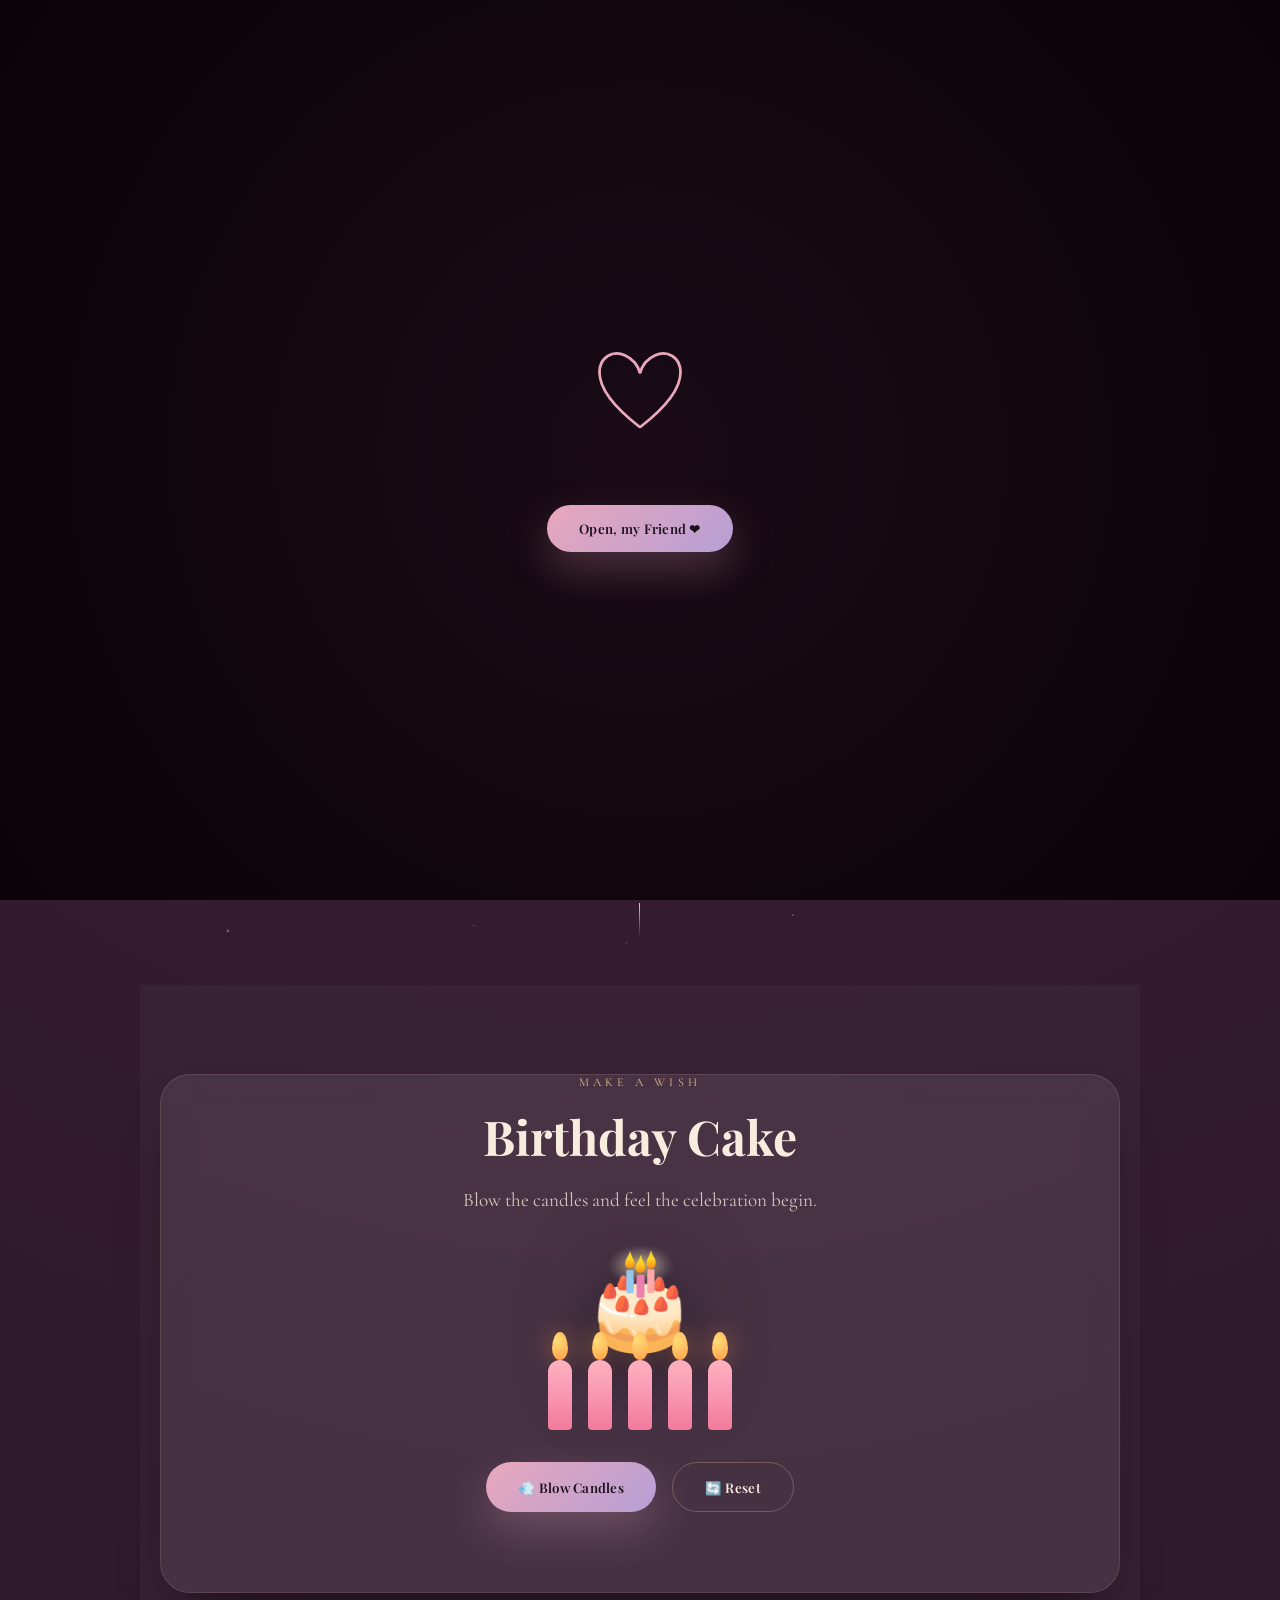
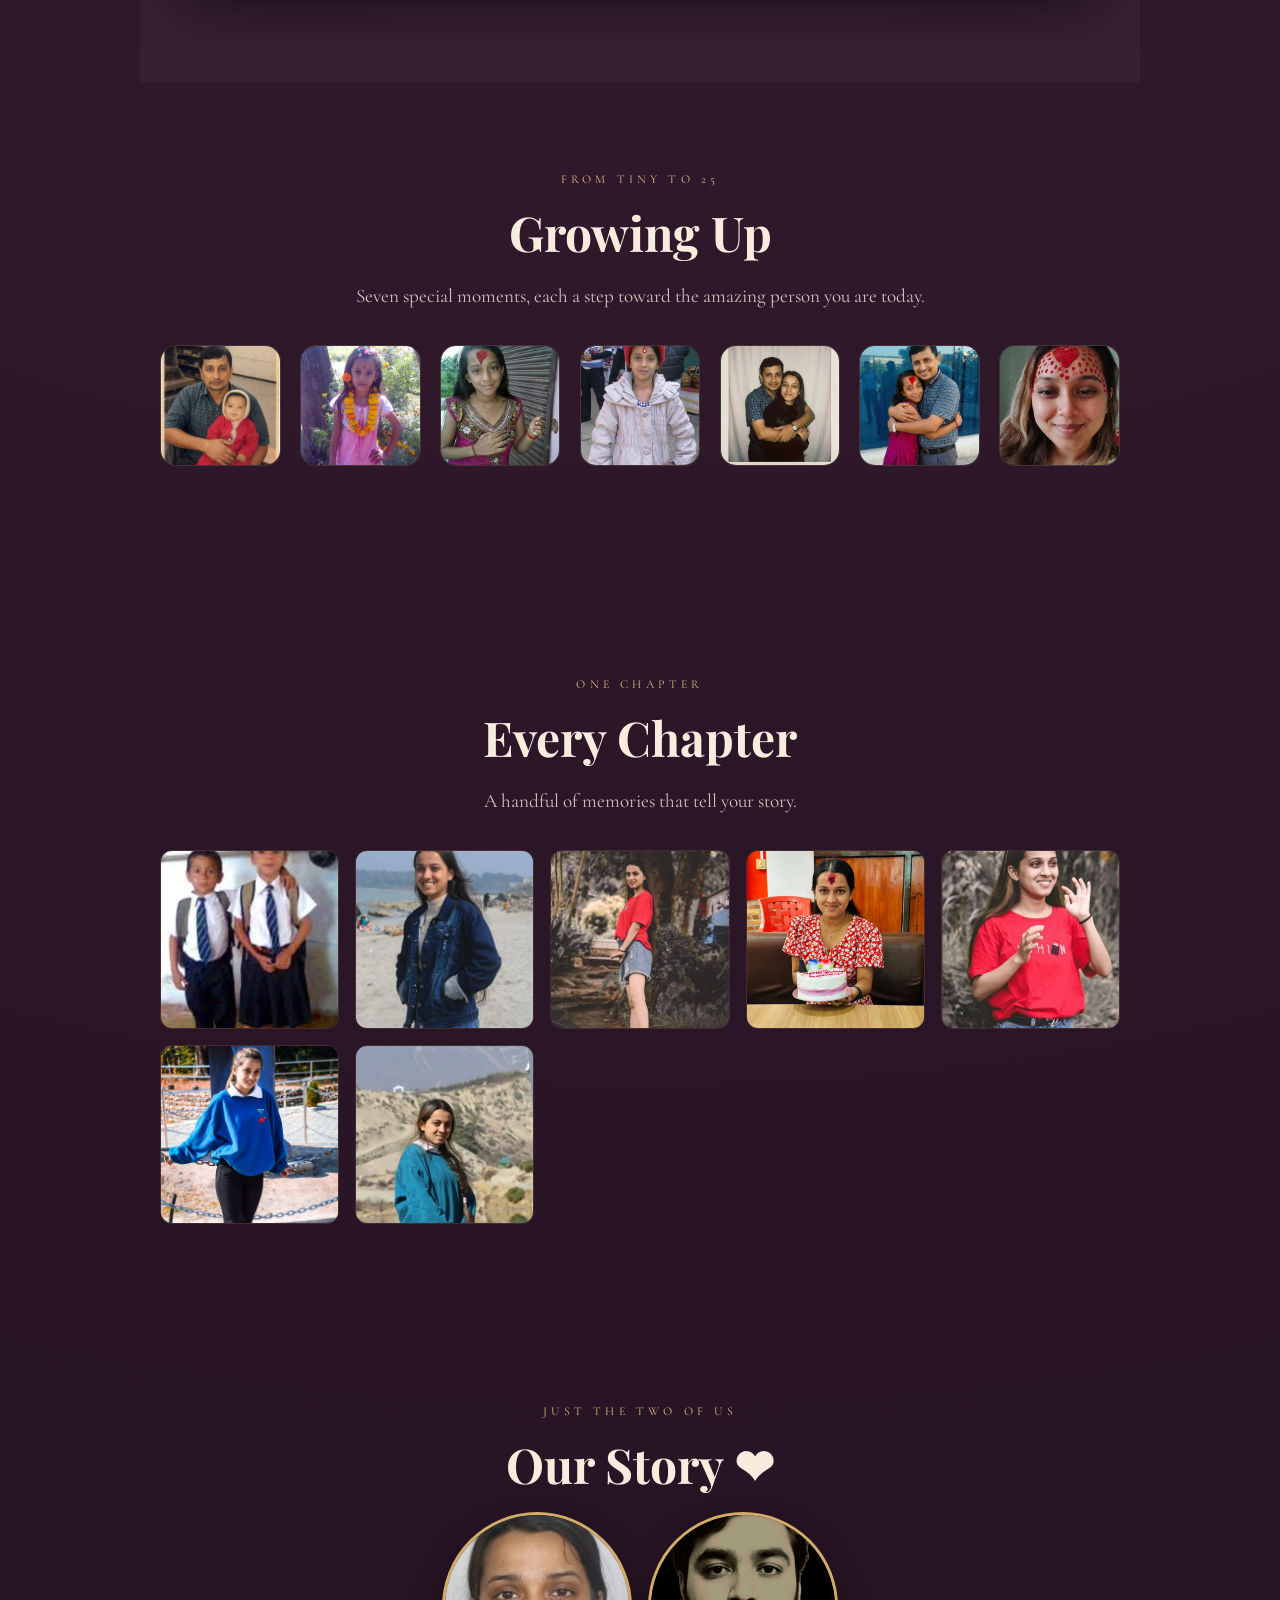
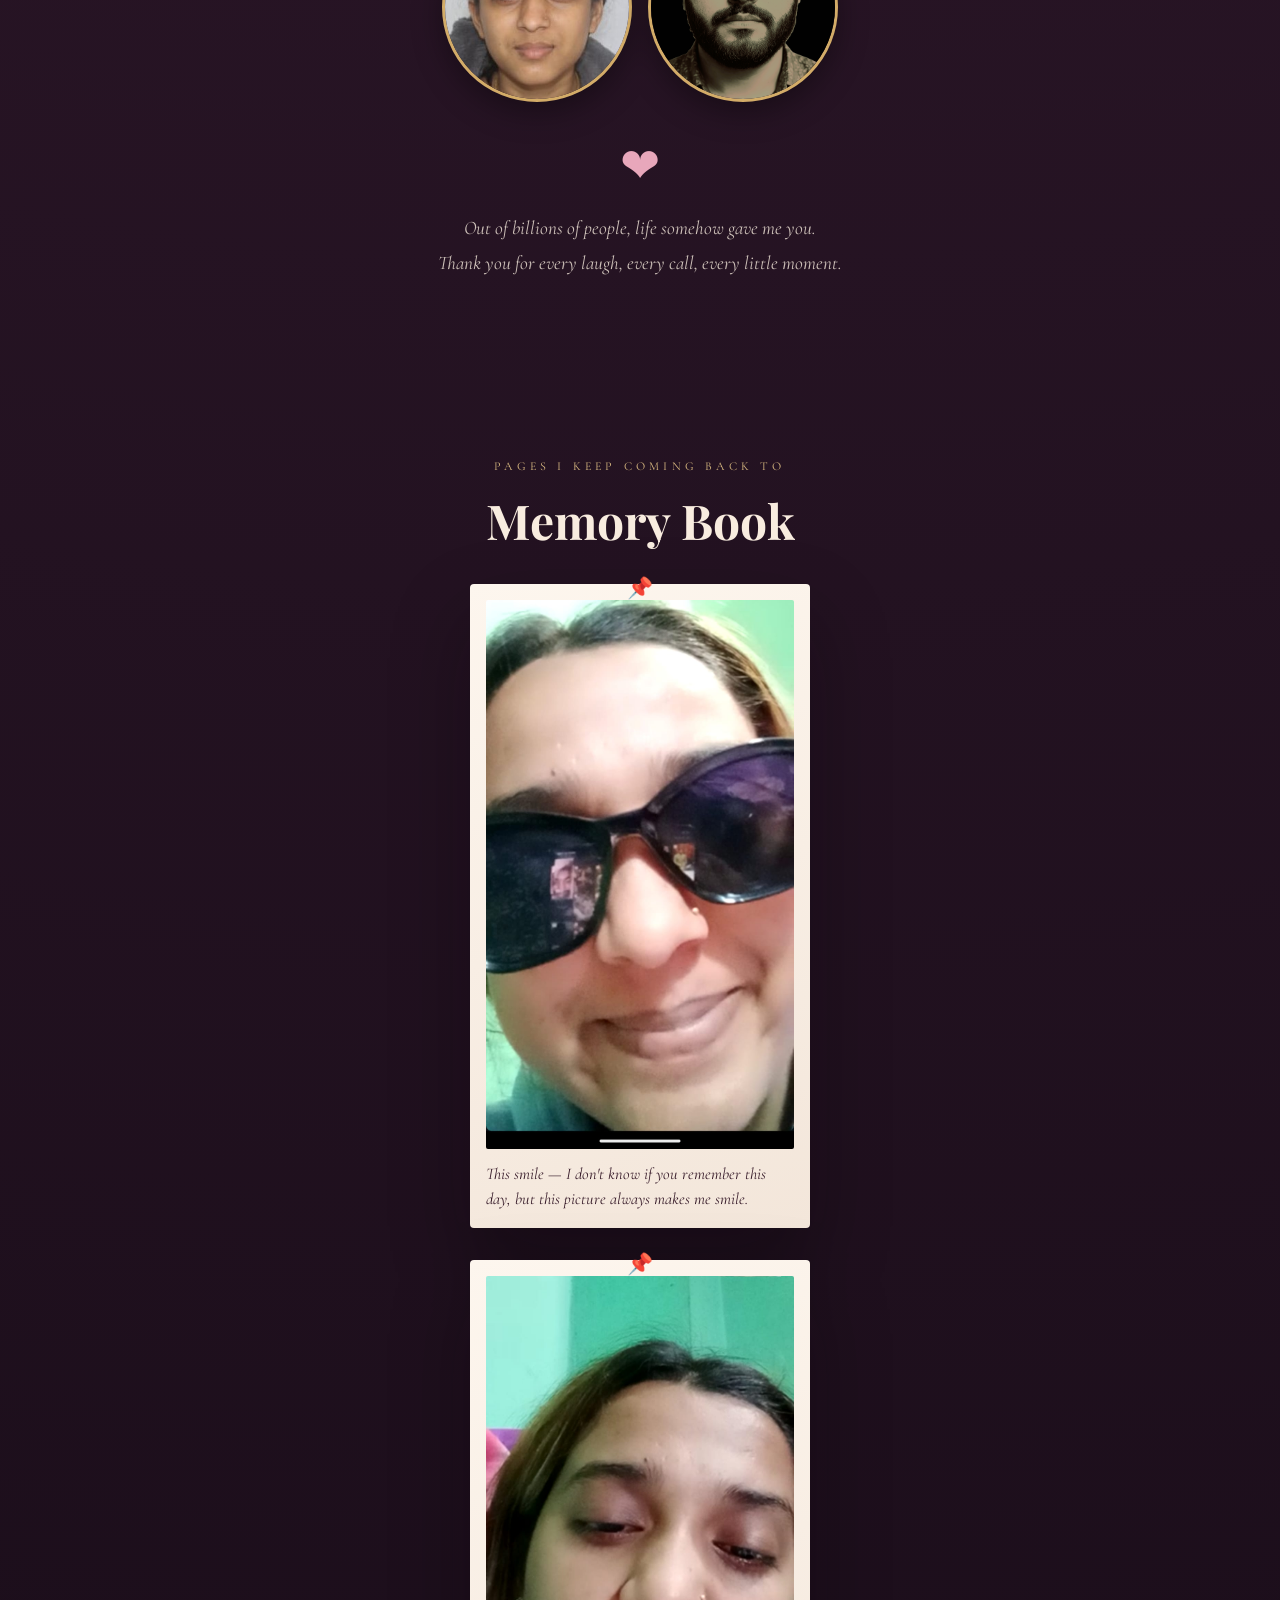
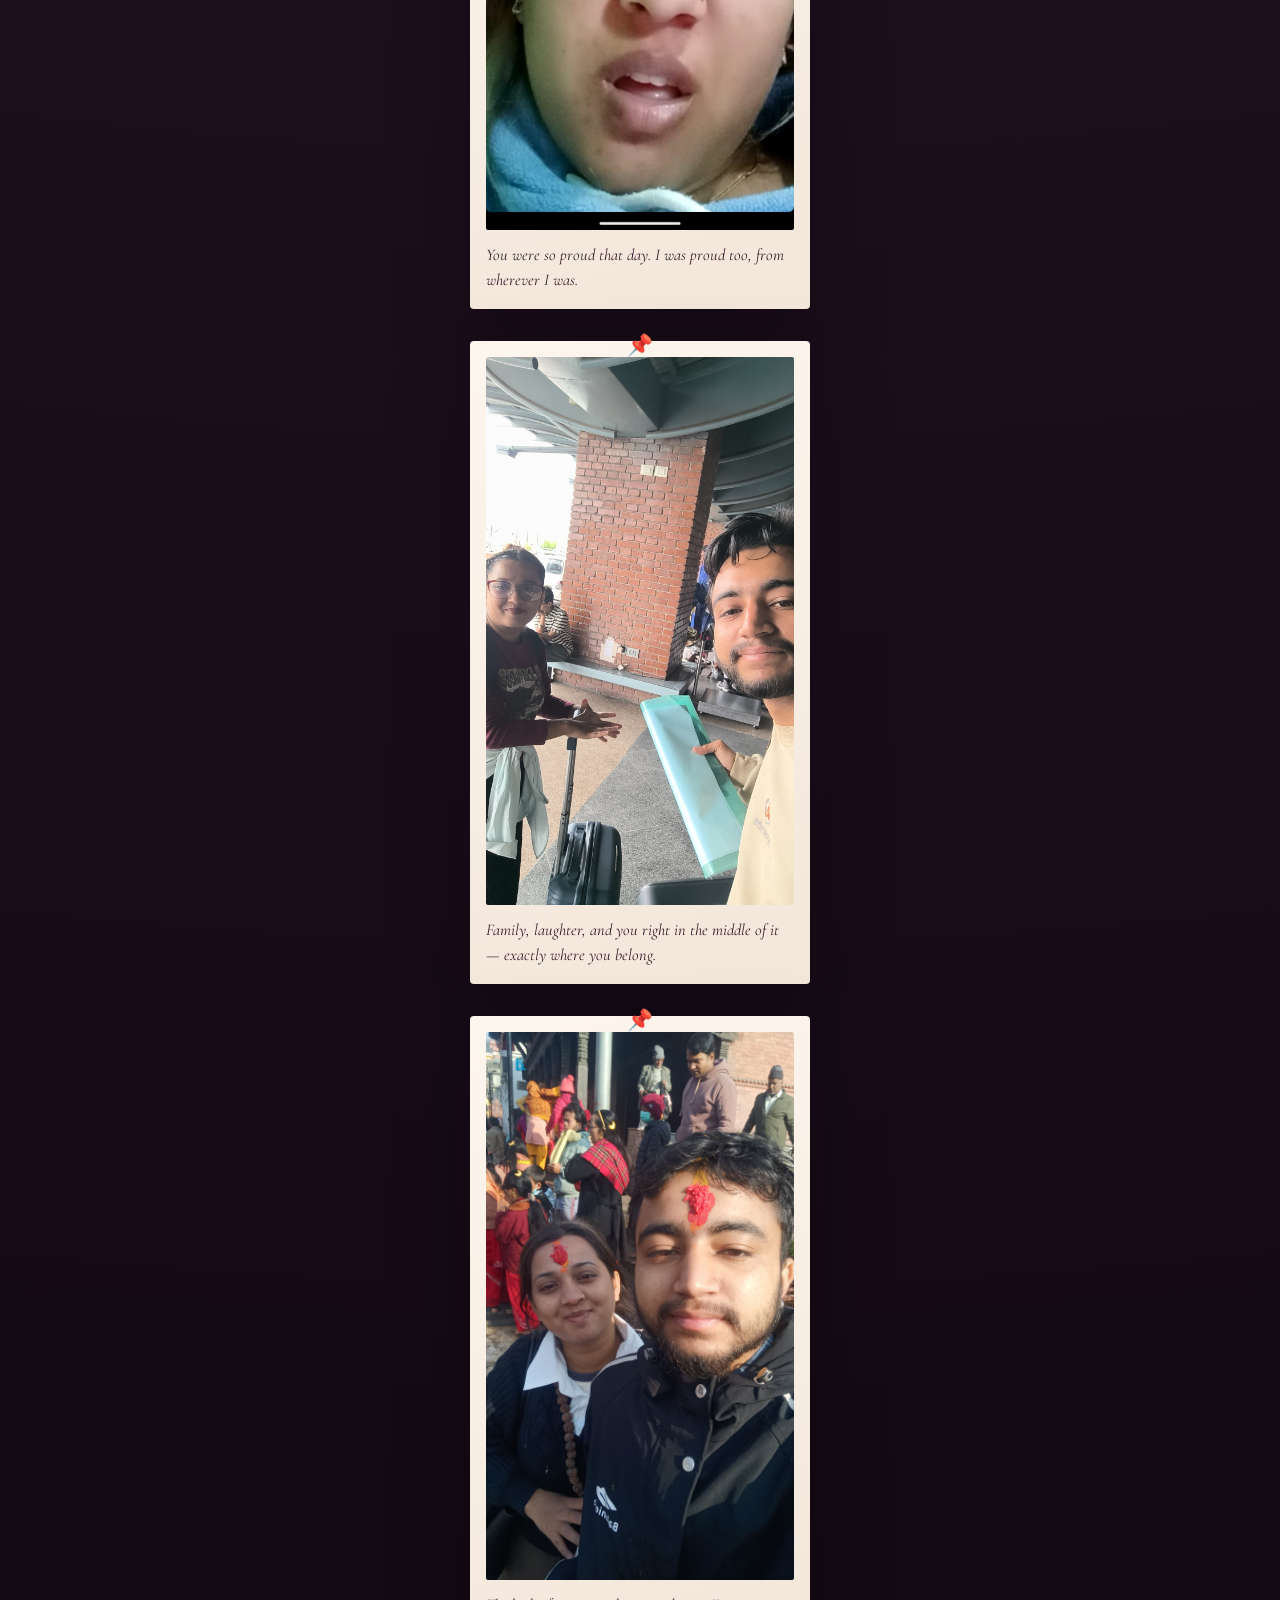
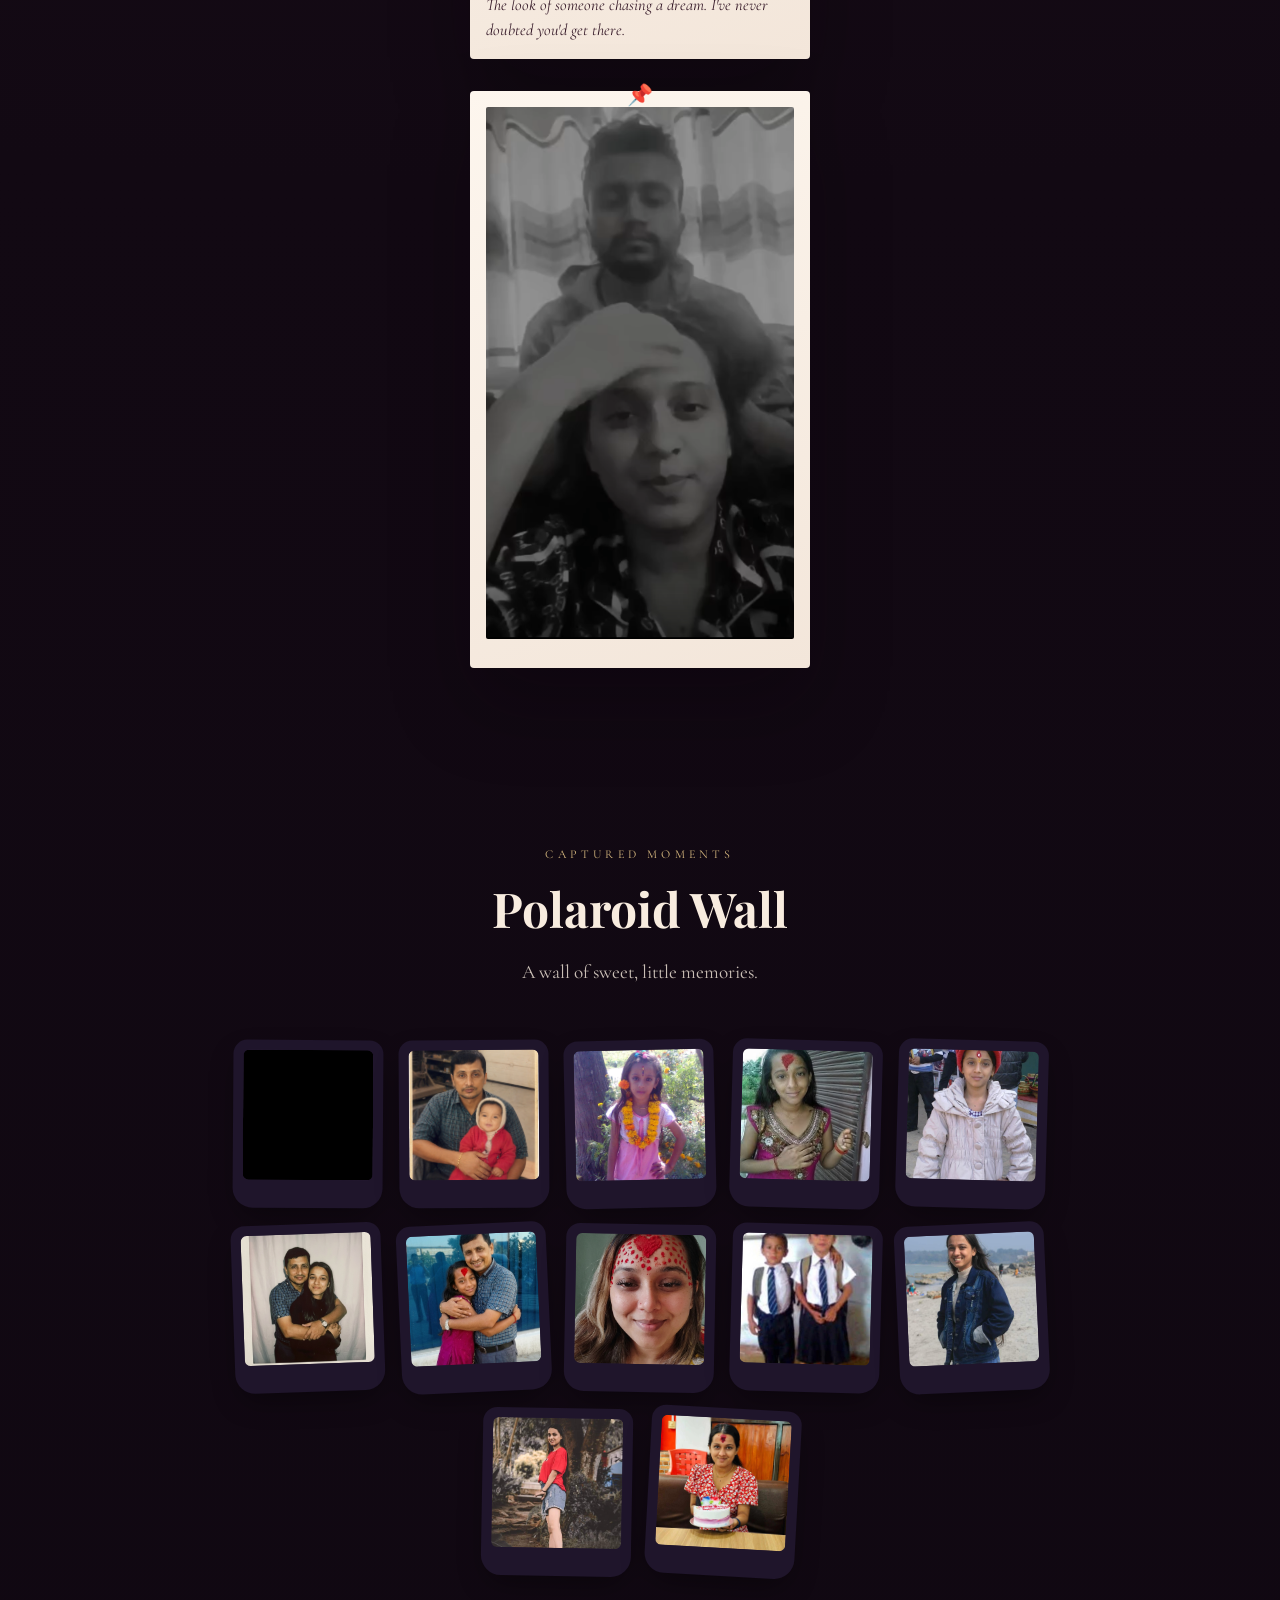
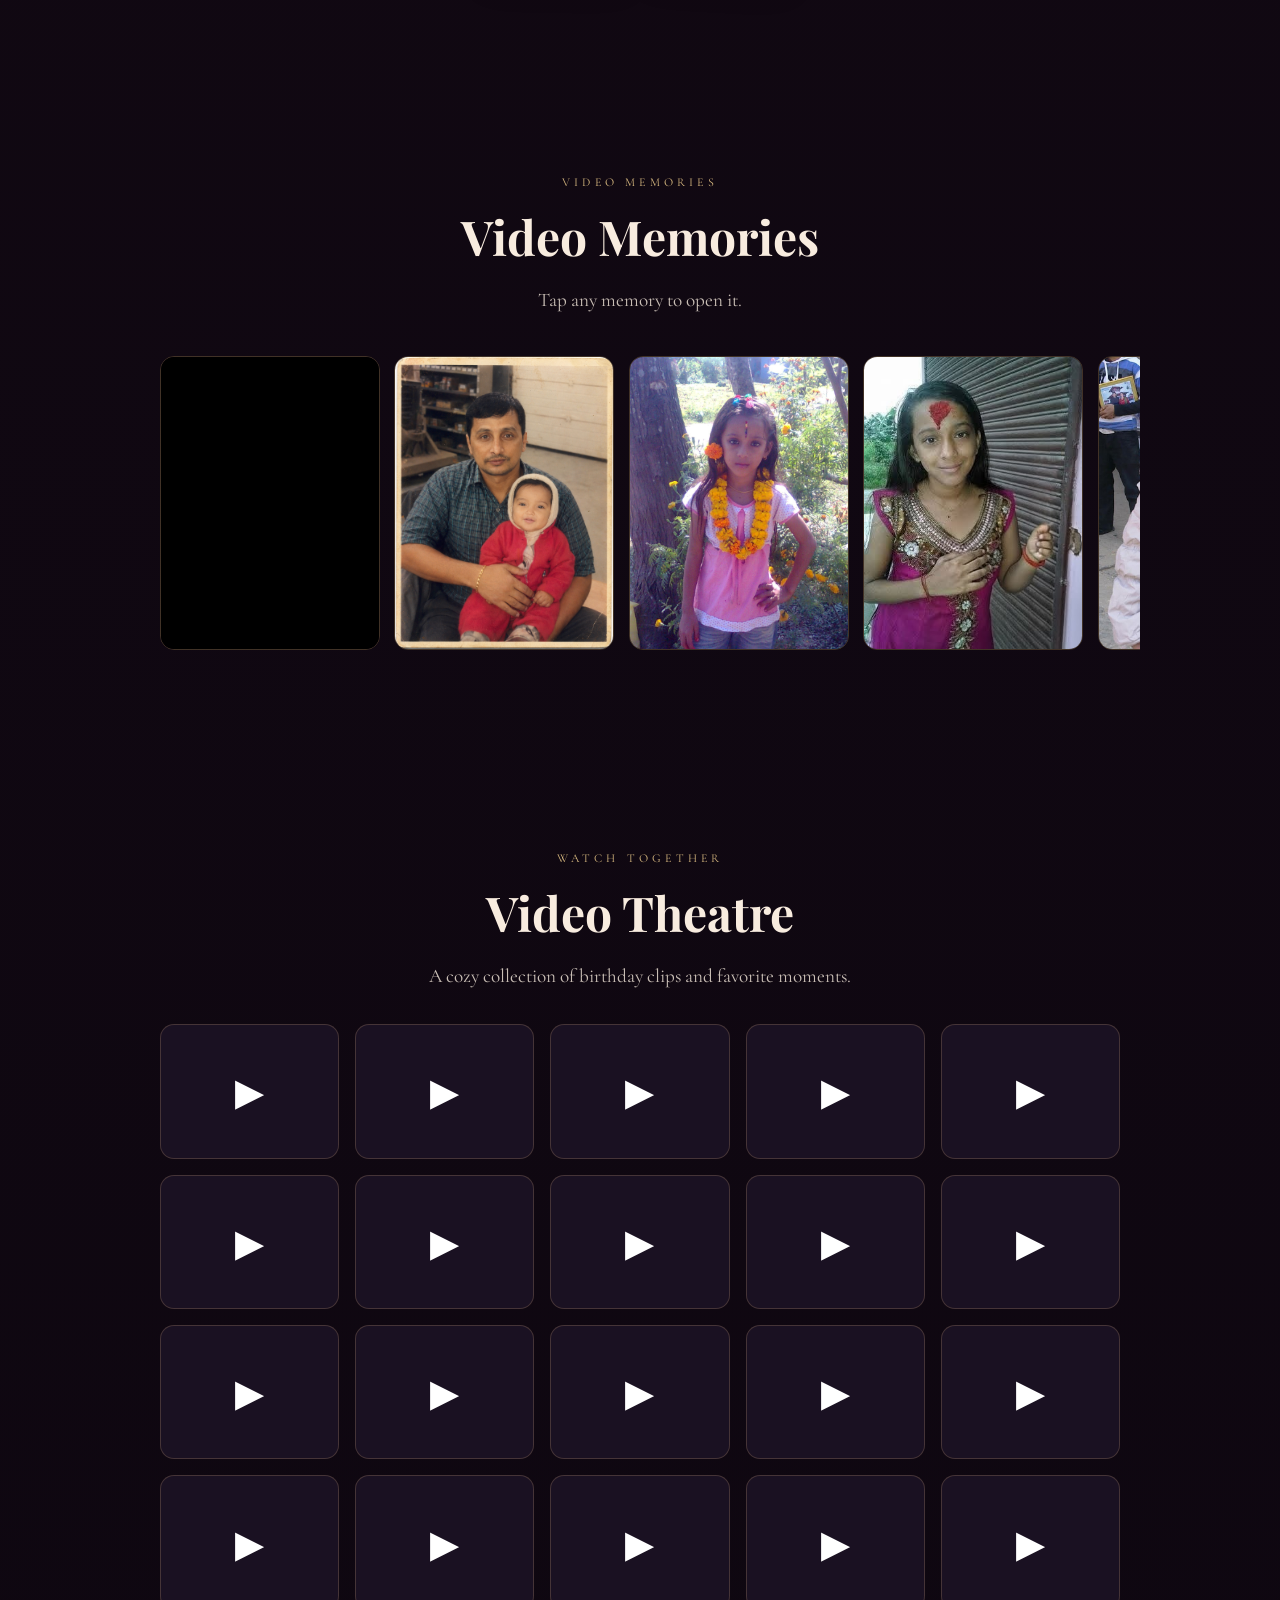
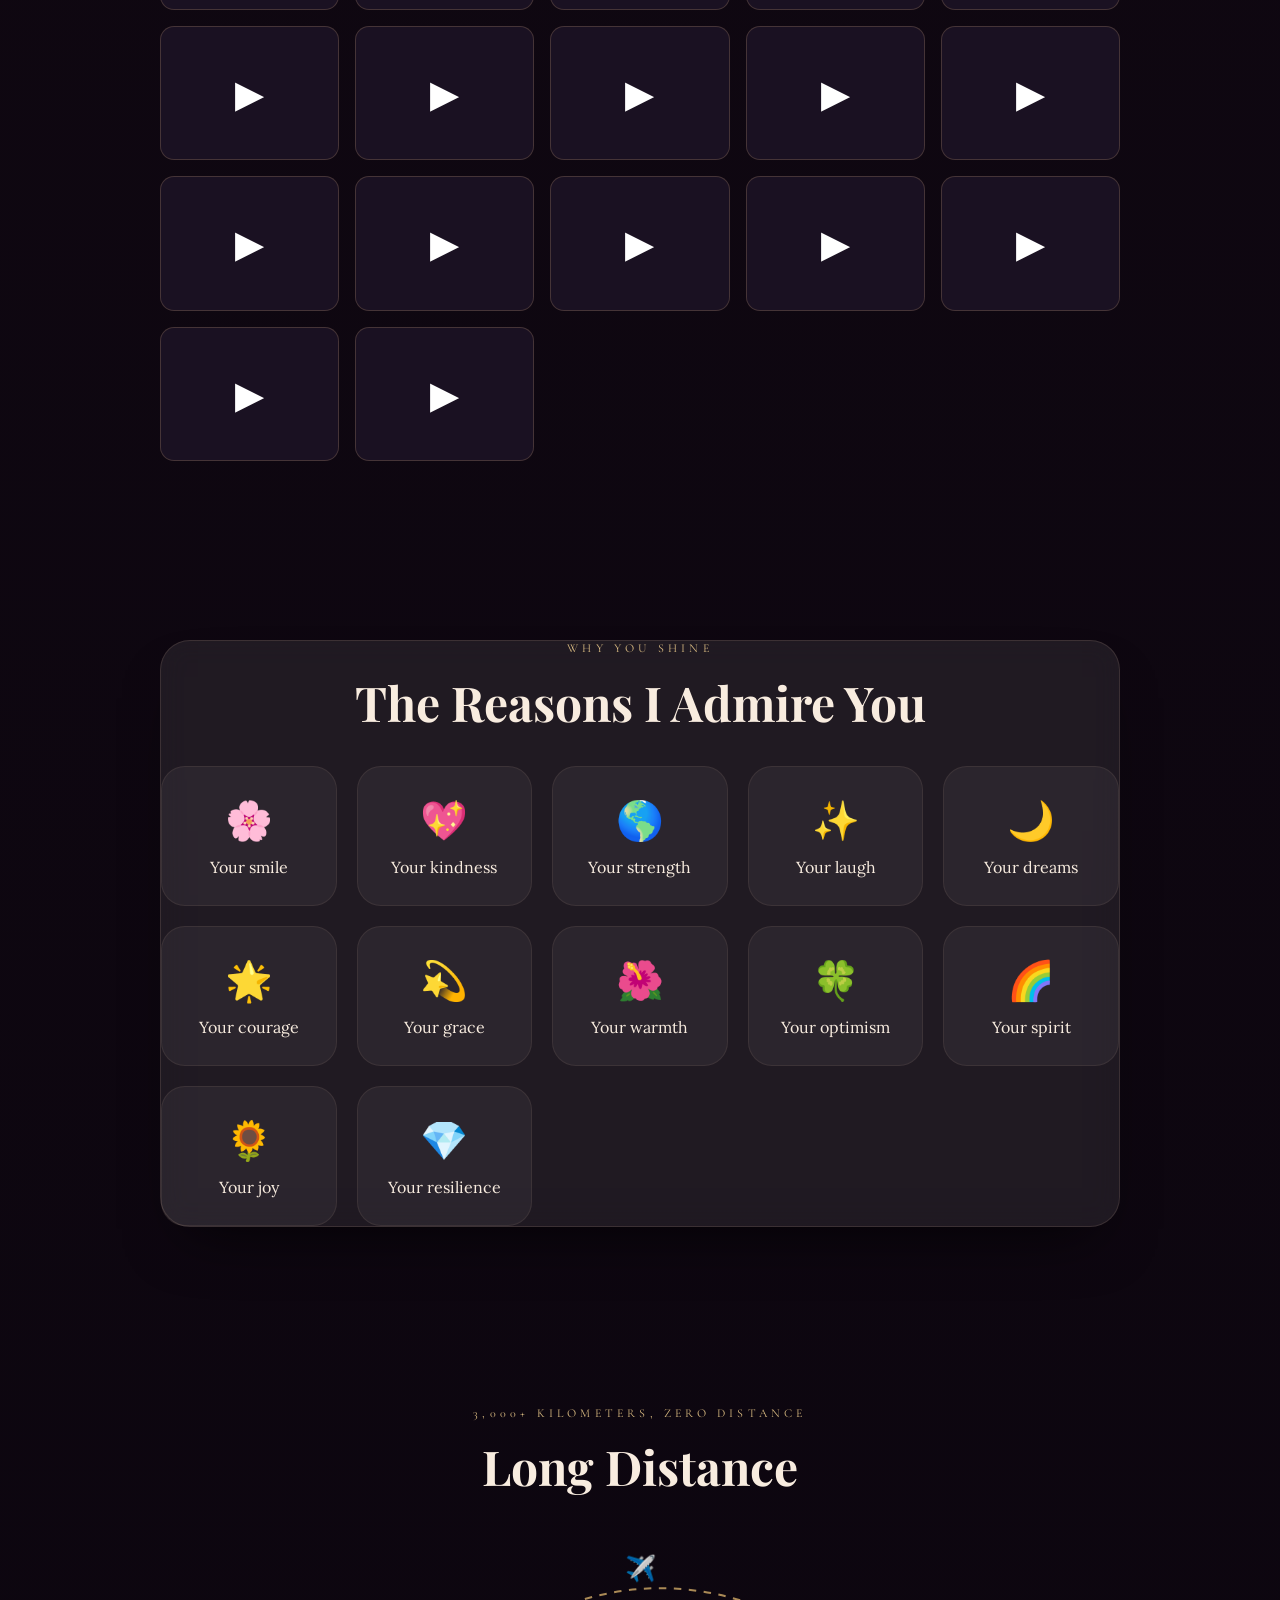
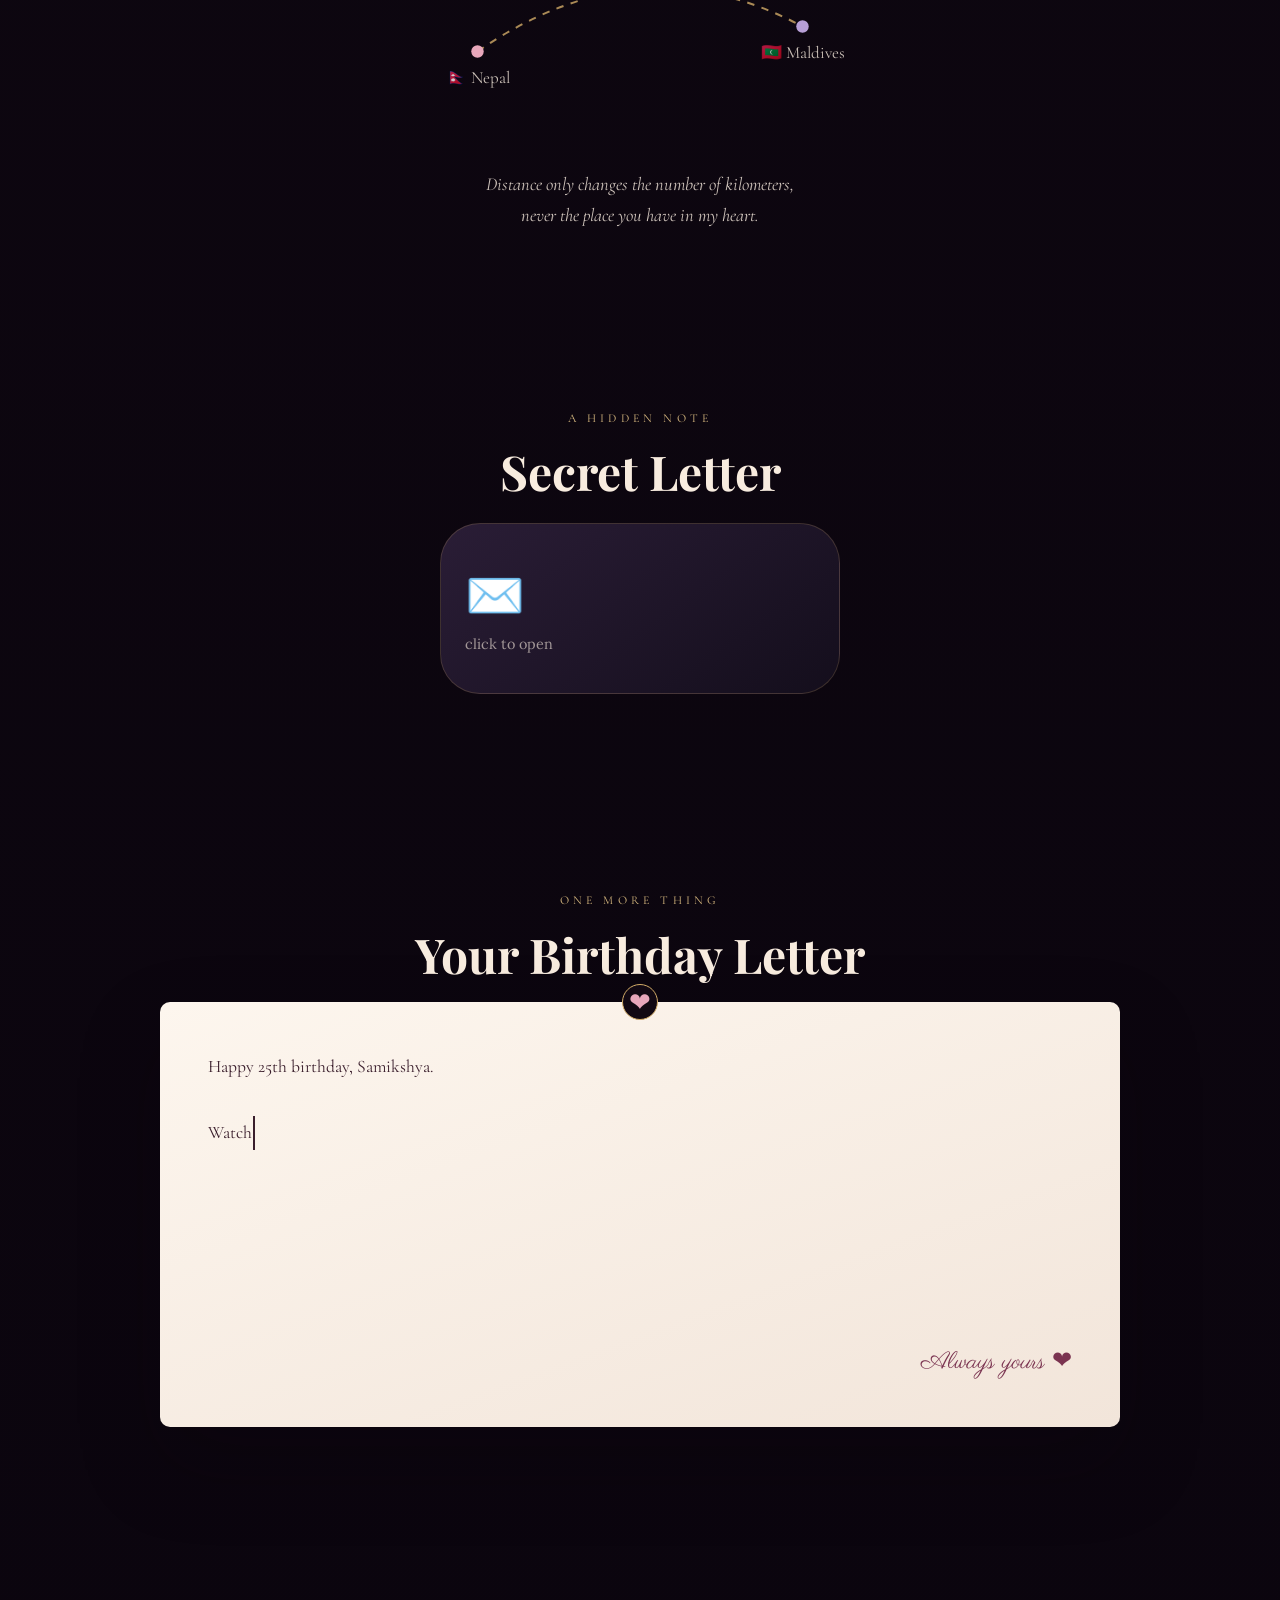
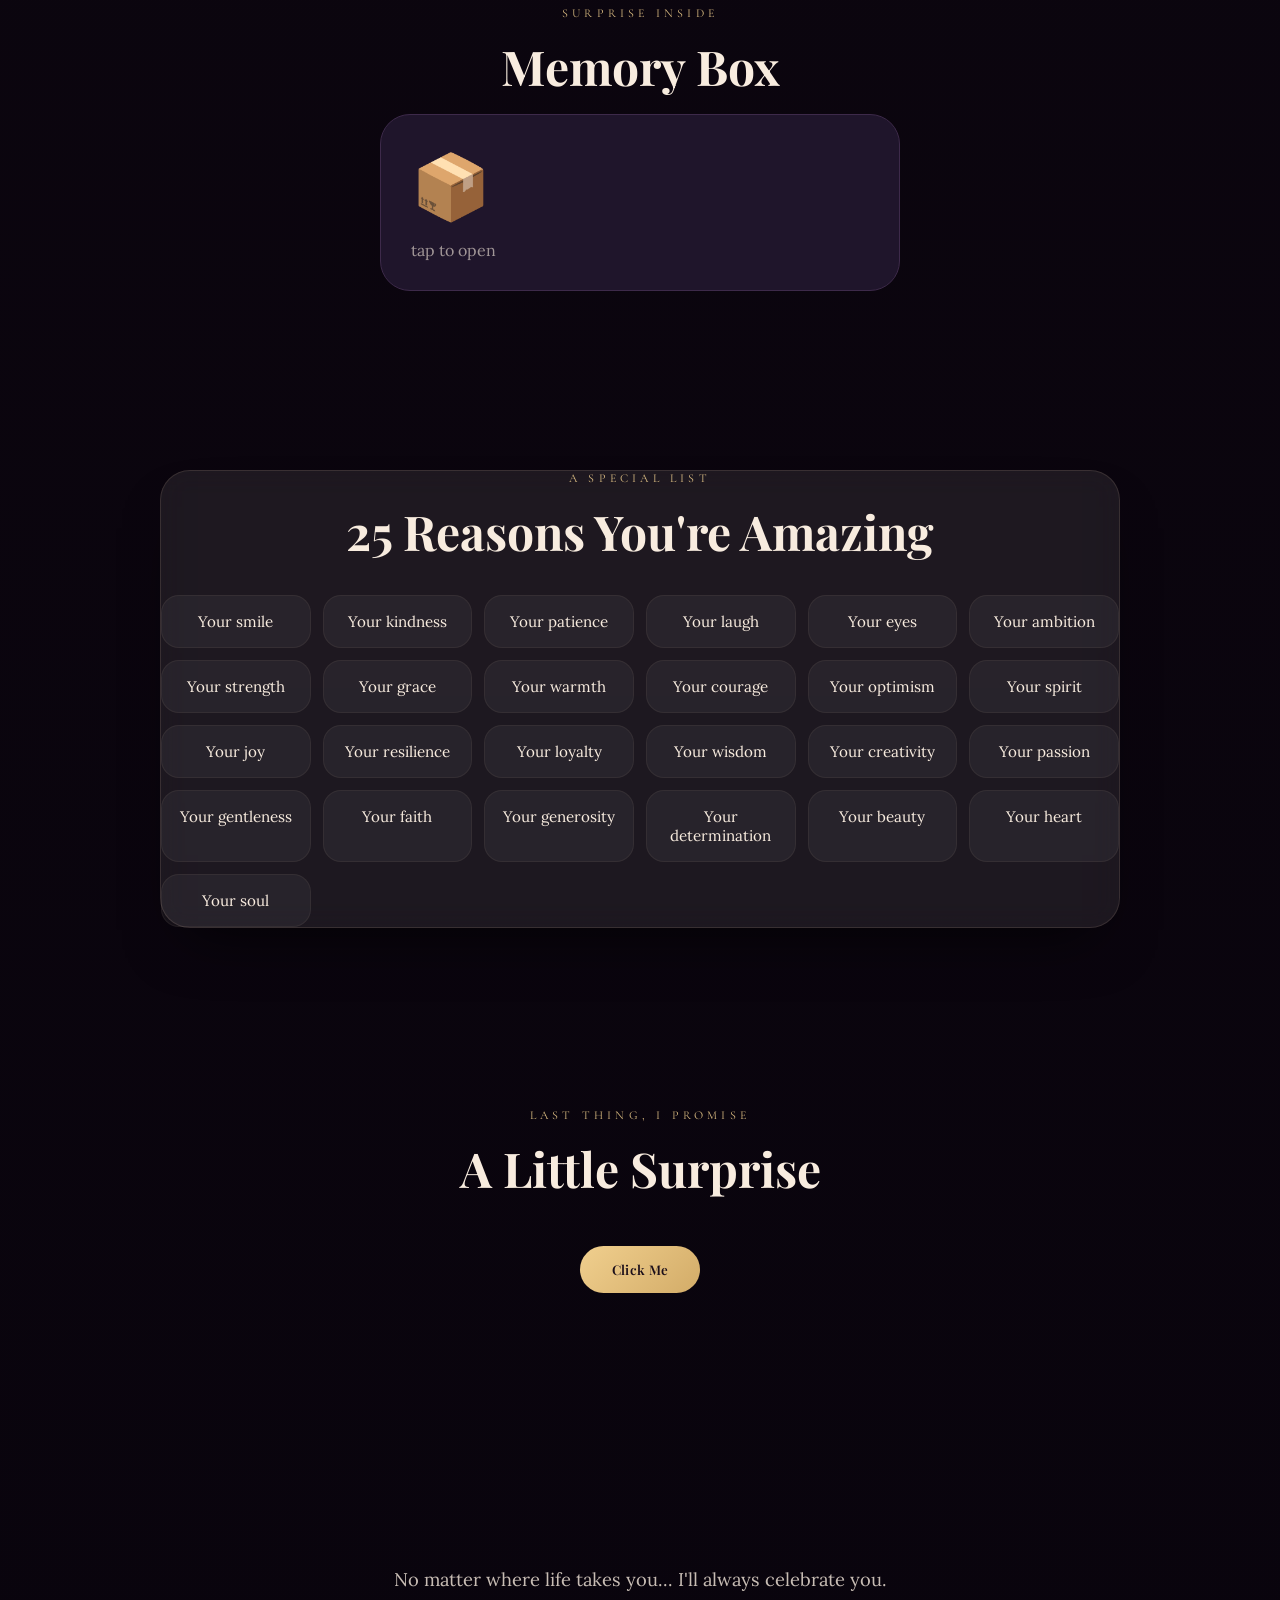
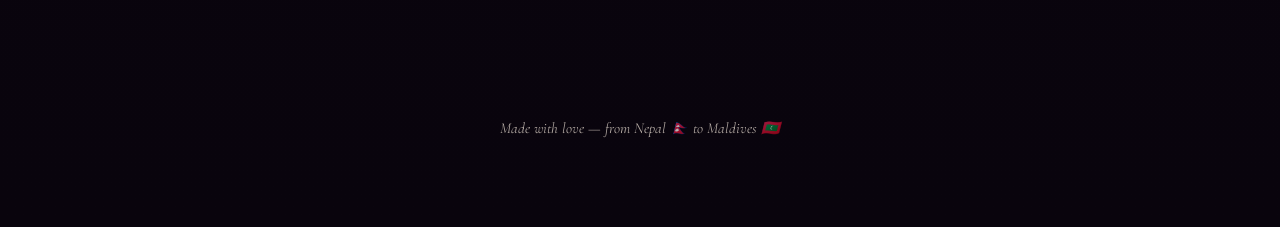
==== combined_birthday.html @ 85a8a246 "Publish birthday site" ====
<!DOCTYPE html>
<html lang="en">
<head>
  <meta charset="UTF-8">
  <meta name="viewport" content="width=device-width, initial-scale=1.0, viewport-fit=cover">
  <title>25th Birthday Celebration</title>
  <link rel="preconnect" href="https://fonts.googleapis.com">
  <link rel="preconnect" href="https://fonts.gstatic.com" crossorigin>
  <link href="https://fonts.googleapis.com/css2?family=Playfair+Display:ital,wght@0,500;0,600;0,700;1,600&family=Cormorant+Garamond:ital,wght@0,400;0,500;0,600;1,500&family=Parisienne&family=Lora:ital,wght@0,400;0,500;1,400&display=swap" rel="stylesheet">
  <style>
    * { box-sizing: border-box; }
    html { scroll-behavior: smooth; }
    body {
      margin: 0;
      min-height: 100vh;
      font-family: 'Lora', serif;
      color: #f8ecdf;
      background: radial-gradient(circle at top, #3a1e34 0%, #120913 45%, #09040d 100%);
      overflow-x: hidden;
      -webkit-font-smoothing: antialiased;
    }
    body::before {
      content: '';
      position: fixed;
      inset: 0;
      z-index: 0;
      pointer-events: none;
      background: radial-gradient(circle at 20% 20%, rgba(232,167,187,.07), transparent 20%),
                  radial-gradient(circle at 80% 20%, rgba(183,159,214,.08), transparent 18%);
    }
    img, video { max-width: 100%; display: block; }
    a { color: inherit; text-decoration: none; }
    :focus-visible { outline: 2px solid #f0cf8e; outline-offset: 4px; }
    .section { position: relative; z-index: 1; padding: clamp(3rem, 7vw, 6rem) 1.25rem; max-width: 1000px; margin: 0 auto; }
    .section-inner { position: relative; z-index: 2; }
    .eyebrow { font-family:'Cormorant Garamond',serif; text-transform: uppercase; letter-spacing: .35em; font-size:.75rem; color:#f0cf8e; margin-bottom: .9rem; opacity:.9; text-align:center; }
    .section-title { font-family:'Playfair Display',serif; font-size:clamp(2rem, 4vw, 3rem); text-align:center; margin:0 0 1rem; color:#f8ecdf; }
    .section-sub { text-align:center; color:rgba(248,236,223,.8); font-family:'Cormorant Garamond',serif; font-size:clamp(1rem,2.2vw,1.2rem); max-width:620px; margin:0 auto 2rem; line-height:1.7; }
    .divider-heart { text-align:center; color:#e8a7bb; font-size:1.1rem; margin:1.2rem 0; opacity:.8; }
    .glass { background: rgba(255,255,255,.08); backdrop-filter: blur(14px); -webkit-backdrop-filter: blur(14px); border: 1px solid rgba(255,215,180,.12); box-shadow: 0 30px 60px -28px rgba(0,0,0,.75); border-radius: 30px; }
    .btn { display: inline-flex; align-items:center; justify-content:center; padding:.95rem 2rem; border-radius:999px; border:none; cursor:pointer; transition: transform .25s ease, box-shadow .25s ease, opacity .25s ease; font-family:'Playfair Display',serif; font-weight:600; letter-spacing:.02em; }
    .btn:hover { transform: translateY(-2px); }
    .btn-primary { background: linear-gradient(135deg,#e8a7bb,#b79fd6); color:#1c0f1a; box-shadow:0 18px 40px rgba(232,167,187,.25); }
    .btn-secondary { background: rgba(255,255,255,.08); color:#f8ecdf; border:1px solid rgba(240,207,142,.27); }
    .btn-outline { background: transparent; border:1.5px solid rgba(255,215,180,.25); color:#f8ecdf; }
    .btn-gold { background: linear-gradient(135deg,#f0cf8e,#d3ac68); color:#1c0f1a; }
    .btn.gift { font-size:2rem; width:96px; height:96px; border-radius:50%; padding:0; }
    #loader { position:fixed; inset:0; z-index:9999; display:flex; flex-direction:column; align-items:center; justify-content:center; text-align:center; padding:2rem; background: radial-gradient(circle at center, #1a0b16 0%, #0a0308 100%); transition: opacity 1s ease, visibility 1s ease; }
    #loader.hidden { opacity:0; visibility:hidden; pointer-events:none; }
    .loader-heart { width:90px; height:90px; margin-bottom:1.8rem; }
    .loader-heart svg path#heartFill { transition: stroke-dashoffset 2.6s cubic-bezier(.22,1,.36,1); }
    #loaderText { font-family:'Cormorant Garamond',serif; font-style:italic; color:rgba(248,236,223,.9); font-size:1.05rem; letter-spacing:.03em; min-height:1.6em; }
    #loaderLine2 { display:block; margin-top:.35rem; color:#f2c6d3; }
    .begin-btn { margin-top:2.4rem; opacity:0; transform:translateY(8px); transition: opacity .8s ease, transform .8s ease; pointer-events:none; }
    .begin-btn.show { opacity:1; transform:translateY(0); pointer-events:auto; }
    #ambient { position:fixed; inset:0; pointer-events:none; z-index:5; overflow:hidden; }
    .floaty { position:absolute; bottom:-8%; opacity:0; will-change:transform,opacity; font-size:1.1rem; }
    .floaty.heart { color:#e8a7bb; }
    .floaty.sparkle { color:#f0cf8e; font-size:.85rem; }
    .floaty.petal { width:14px; height:10px; background:#f2c6d3; border-radius:60% 0 60% 0; }
    #musicToggle { position:fixed; top:1.1rem; right:1.1rem; z-index:60; width:48px; height:48px; border-radius:50%; background:rgba(28,15,26,.65); backdrop-filter: blur(6px); border:1px solid rgba(212,175,106,.35); color:#f0cf8e; font-size:1.2rem; display:flex; align-items:center; justify-content:center; cursor:pointer; }
    #hero { position:relative; min-height:100svh; display:flex; flex-direction:column; align-items:center; justify-content:center; text-align:center; padding:6rem 1.25rem 3rem; overflow:hidden; }
    #hero .stars { position:absolute; inset:0; z-index:0; }
    .hero-photo-frame { position:relative; z-index:2; width:min(78vw,320px); aspect-ratio:4/5; border-radius:10px; overflow:hidden; border:1px solid rgba(212,175,106,.4); box-shadow: 0 30px 70px rgba(10,4,10,.35), 0 0 0 10px rgba(232,167,187,.06); margin-bottom:1.8rem; }
    .hero-photo-frame img { width:100%; height:100%; object-fit:cover; }
    .hero-name { font-family:'Parisienne',cursive; font-size:clamp(1.4rem,4vw,2rem); color:#e8a7bb; margin-bottom:.4rem; z-index:2; }
    #hero h1 { z-index:2; font-size:clamp(2rem,5vw,3.4rem); font-weight:700; margin:.2rem 0; background:linear-gradient(135deg,#f0cf8e,#e8a7bb,#b79fd6); -webkit-background-clip:text; background-clip:text; color:transparent; }
    .tagline { z-index:2; font-family:'Cormorant Garamond',serif; font-style:italic; font-size:clamp(1rem,3.4vw,1.3rem); color:rgba(248,236,223,.85); max-width:500px; line-height:1.7; margin:1rem 0 2rem; }
    #countdown { z-index:2; display:flex; gap:.9rem; margin-bottom:2.2rem; flex-wrap:wrap; justify-content:center; }
    .countdown-box, .countdown-item { background:rgba(255,255,255,.05); border:1px solid rgba(212,175,106,.22); border-radius:12px; padding:.75rem 1rem; min-width:72px; text-align:center; }
    .countdown-box b, .countdown-item .num { display:block; font-family:'Playfair Display',serif; font-size:1.35rem; color:#f0cf8e; }
    .countdown-box span, .countdown-item .label { font-size:.72rem; letter-spacing:.1em; text-transform:uppercase; color:rgba(248,236,223,.78); }
    .scroll-cue { position:relative; z-index:2; color:rgba(248,236,223,.8); font-size:.85rem; letter-spacing:.15em; text-transform:uppercase; }
    .scroll-cue .arrow { display:block; margin:.4rem auto 0; width:1px; height:34px; background:linear-gradient(#f0cf8e,transparent); animation:pulseDown 1.8s ease-in-out infinite; }
    @keyframes pulseDown { 0%,100% { opacity:.2; } 50% { opacity:1; } }
    #cake-section { background: rgba(255,255,255,.03); }
    .cake-display { display:flex; flex-direction:column; align-items:center; gap:1rem; }
    .cake-3d { font-size:6rem; line-height:1; position:relative; filter:drop-shadow(0 20px 40px rgba(0,0,0,.5)); }
    .candle-group { display:flex; gap:16px; justify-content:center; flex-wrap:wrap; }
    .candle { width:24px; height:70px; background: linear-gradient(180deg,#ffb3c6,#f27a9a); border-radius:12px 12px 4px 4px; position:relative; transform-origin:bottom center; }
    .candle .flame { position:absolute; top:-28px; left:50%; transform:translateX(-50%); width:16px; height:28px; background: radial-gradient(circle at 30% 30%, #ffdd77, #ff9f4a); border-radius:50% 50% 50% 50% / 60% 60% 40% 40%; box-shadow:0 0 24px rgba(255,159,74,.45); transition:.3s ease; }
    .candle .flame.out { opacity:0; transform:translateX(-50%) scale(.2); }
    .candle .smoke { position:absolute; top:-50px; left:50%; transform:translateX(-50%); width:20px; height:30px; background: radial-gradient(circle, rgba(200,200,200,.3), transparent); border-radius:50%; opacity:0; transition:.6s ease; }
    .candle .smoke.active { opacity:1; transform:translateX(-50%) translateY(-20px) scale(1.4); }
    .cake-actions { display:flex; gap:16px; flex-wrap:wrap; justify-content:center; margin-top:1rem; }
    #wishMsg { min-height:2rem; font-style:italic; color:rgba(248,236,223,.85); }
    #galleryWrap, #bookWrap, #carouselWrap, #polaroidWall, #theatreGrid, #reasonsGrid, #reasons25Grid { margin-top:2rem; }
    .growing-grid { display:grid; grid-template-columns:repeat(auto-fill, minmax(140px,1fr)); gap:1.2rem; margin:2rem 0; }
    .growing-grid .grow-item { border-radius:16px; overflow:hidden; border:1px solid rgba(212,175,106,.2); background:#1f152b; transition:.3s; }
    .growing-grid .grow-item img { width:100%; aspect-ratio:1; object-fit:cover; }
    .growing-grid .grow-item .age-label { text-align:center; padding:6px 0; font-size:.75rem; color:#e8a7bb; letter-spacing:.04em; }
    .chapter-grid { display:grid; grid-template-columns:repeat(auto-fill, minmax(150px,1fr)); gap:1rem; }
    .chapter-grid figure { margin:0; border-radius:12px; overflow:hidden; border:1px solid rgba(212,175,106,.15); cursor:pointer; transition:.3s; }
    .chapter-grid figure img { width:100%; aspect-ratio:1; object-fit:cover; }
    .chapter-grid figure:hover { transform:scale(1.03); border-color:#f0cf8e; }
    .book-wrap { display:flex; flex-direction:column; gap:2rem; align-items:center; }
    .book-page { width:min(88vw,340px); background:linear-gradient(160deg,#fdf6ee,#f3e6da); color:#3a1e2c; border-radius:4px; padding:1rem; box-shadow:0 36px 80px rgba(10,4,10,.32); position:relative; opacity:0; transition:transform .6s ease, opacity .6s ease; }
    .book-page.show { opacity:1; }
    .book-page:nth-child(odd) { transform: translateX(-16px) rotate(-2deg); }
    .book-page:nth-child(even) { transform: translateX(16px) rotate(2deg); }
    .book-page.show:nth-child(odd) { transform: translateX(0) rotate(0deg); }
    .book-page.show:nth-child(even) { transform: translateX(0) rotate(0deg); }
    .book-page img { width:100%; border-radius:2px; margin-bottom:.8rem; }
    .book-page p { margin:0; font-family:'Cormorant Garamond',serif; font-style:italic; font-size:1.02rem; line-height:1.55; }
    .book-page .pin { position:absolute; top:-10px; left:50%; transform:translateX(-50%); font-size:1.3rem; }
      .thank-you-popup { position:fixed; top:50%; left:50%; transform:translate(-50%,-50%) scale(0.8); z-index:10050; background:linear-gradient(135deg,#f0cf8e,#e8a7bb); color:#1c0f1a; font-family:'Playfair Display',serif; padding:.6rem 1rem; border-radius:12px; font-size:2rem; box-shadow:0 20px 40px rgba(0,0,0,.45); opacity:0; transition: transform .45s cubic-bezier(.22,1,.36,1), opacity .45s ease; pointer-events:none; }
      .thank-you-popup.show { transform:translate(-50%,-50%) scale(1); opacity:1; }
    #story { text-align:center; }
    .story-photos { display:flex; gap:1rem; justify-content:center; margin-bottom:2rem; flex-wrap:wrap; }
    .story-photos img { width:min(42vw,190px); aspect-ratio:1; object-fit:cover; border-radius:50%; border:3px solid #d3ac68; box-shadow:0 10px 30px rgba(0,0,0,.35); }
    .big-heart { font-size:3rem; color:#e8a7bb; margin:1rem 0; animation:heartbeat 1.8s ease-in-out infinite; }
    @keyframes heartbeat { 0%,100%{transform:scale(1);} 15%{transform:scale(1.15);} 30%{transform:scale(1);} 45%{transform:scale(1.1);} 60%{transform:scale(1);} }
    .story-text { font-family:'Cormorant Garamond',serif; font-style:italic; font-size:1.2rem; color:rgba(248,236,223,.8); max-width:520px; margin:0 auto; line-height:1.8; }
    #distance { text-align:center; }
    .map-wrap { max-width:500px; margin:0 auto 1.6rem; }
    .map-wrap svg { width:100%; height:auto; }
    .flight-path { stroke-dasharray:6 6; animation:dashMove 3s linear infinite; }
    @keyframes dashMove { to{ stroke-dashoffset:-120; } }
    .plane { animation:flyAlong 4s ease-in-out infinite; }
    @keyframes flyAlong { 0%,100%{ transform:translate(0,0); } 50%{ transform:translate(4px,-4px); } }
    .pin-label { font-family:'Cormorant Garamond',serif; font-size:.85rem; fill:rgba(248,236,223,.8); }
    .distance-line { font-family:'Cormorant Garamond',serif; font-style:italic; font-size:1.15rem; color:rgba(248,236,223,.82); max-width:460px; margin:1rem auto 0; line-height:1.7; }
    .carousel { display:flex; gap:.9rem; overflow-x:auto; scroll-snap-type:x mandatory; padding:.5rem .5rem 1.4rem; margin:0 -1.25rem; padding-left:1.25rem; padding-right:1.25rem; -webkit-overflow-scrolling:touch; }
    .carousel::-webkit-scrollbar { height:5px; }
    .carousel::-webkit-scrollbar-thumb { background:#d3ac68; border-radius:4px; }
    .slide { flex:0 0 auto; width:min(58vw,220px); aspect-ratio:3/4; scroll-snap-align:center; border-radius:14px; overflow:hidden; position:relative; border:1px solid rgba(212,175,106,.25); cursor:pointer; }
    .slide img, .slide video { width:100%; height:100%; object-fit:cover; }
    .slide .play-badge { position:absolute; inset:0; display:flex; align-items:center; justify-content:center; background:rgba(28,15,26,.28); }
    .slide .play-badge svg { width:38px; height:38px; }
    #lightbox { position:fixed; inset:0; z-index:200; background:rgba(15,7,14,.92); display:none; align-items:center; justify-content:center; padding:2rem 1.25rem; backdrop-filter: blur(4px); }
    #lightbox.open { display:flex; }
    #lightbox .lb-content { max-width:min(92vw,560px); max-height:82vh; }
    #lightbox .lb-content img, #lightbox .lb-content video { max-height:82vh; border-radius:8px; margin:0 auto; }
    #lightbox .lb-close { position:absolute; top:1.2rem; right:1.4rem; color:#f8ecdf; font-size:1.8rem; background:none; border:none; cursor:pointer; line-height:1; }
    #letter .letter-card { background:linear-gradient(160deg,#fdf6ee,#f2e5da); color:#3a1e2c; border-radius:10px; padding: clamp(1.6rem,5vw,3rem); box-shadow:0 36px 80px rgba(10,4,10,.25); position:relative; }
    #letter .letter-card::before { content:'❤'; position:absolute; top:-18px; left:50%; transform:translateX(-50%); color:#e8a7bb; font-size:1.6rem; background:#120913; width:34px; height:34px; border-radius:50%; display:flex; align-items:center; justify-content:center; border:1px solid #d3ac68; }
    #letterText { font-family:'Cormorant Garamond',serif; font-size:1.1rem; line-height:1.9; white-space:pre-wrap; min-height:280px; }
    .cursor { display:inline-block; width:2px; background:#3a1e2c; margin-left:1px; animation:blink 1s step-end infinite; }
    @keyframes blink { 50% { opacity:0; } }
    .letter-sign { text-align:right; font-family:'Parisienne',cursive; font-size:1.5rem; margin-top:1rem; color:#7a3350; }
    .secret-card { max-width:480px; margin:0 auto; text-align:center; }
    .letter-envelope { max-width:400px; margin:20px auto; padding:40px 24px; border-radius:40px; background:linear-gradient(145deg,#2a1d36,#140e1c); border:1px solid rgba(212,175,106,.2); cursor:pointer; transition:.3s ease; }
    .letter-envelope:hover { border-color:#f0cf8e; }
    .letter-envelope .seal { font-size:3rem; }
    .letter-content { display:none; margin-top:20px; padding:20px; background:rgba(255,255,255,.04); border-radius:24px; font-style:italic; line-height:1.8; text-align:left; }
    .letter-content.open { display:block; animation:fadeUp .6s ease; }
    .memory-box { max-width:520px; margin:0 auto; padding:30px; border-radius:30px; background:#1f152b; border:1px solid #3d2a4a; cursor:pointer; transition:.3s ease; }
    .memory-box:hover { border-color:#f0cf8e; }
    .memory-box .box-icon { font-size:4rem; }
    .box-contents { display:none; flex-wrap:wrap; gap:12px; justify-content:center; margin-top:20px; }
    .box-contents.open { display:flex; animation:fadeUp .5s ease; }
    .box-contents img { width:80px; height:80px; object-fit:cover; border-radius:16px; }
    .reasons-grid { display:grid; grid-template-columns:repeat(auto-fill,minmax(170px,1fr)); gap:20px; }
    .reason-card { padding:28px 18px; border-radius:24px; text-align:center; background:rgba(255,255,255,.05); border:1px solid rgba(255,215,180,.08); transition:.2s ease; }
    .reason-card:hover { background:rgba(255,215,180,.08); transform:translateY(-6px); }
    .reason-card .emoji { font-size:2.4rem; margin-bottom:12px; display:block; }
    .polaroid-wall { display:flex; flex-wrap:wrap; justify-content:center; gap:16px; padding:20px 0; }
    .polaroid { background:#1f152b; padding:10px 10px 28px; border-radius:14px 14px 20px 20px; box-shadow:0 12px 30px -8px rgba(0,0,0,.45); transform:rotate(var(--rot,0deg)); transition:.3s ease; width:150px; cursor:pointer; }
    .polaroid:hover { transform:scale(1.05) rotate(0deg); z-index:10; }
    .polaroid img { width:100%; aspect-ratio:1/1; object-fit:cover; border-radius:6px; background:#2a1d36; }
    .reasons-25 { display:grid; grid-template-columns:repeat(auto-fill,minmax(130px,1fr)); gap:12px; margin-top:20px; }
    .reason-25 { background:rgba(255,255,255,.05); padding:16px 10px; border-radius:18px; text-align:center; font-size:.95rem; border:1px solid rgba(255,215,180,.06); animation:fadeUp .5s ease both; }
    .theatre-grid { display:grid; grid-template-columns:repeat(auto-fill,minmax(150px,1fr)); gap:1rem; margin-top:1.5rem; }
    .theatre-item { position:relative; aspect-ratio:4/3; border-radius:14px; overflow:hidden; border:1px solid rgba(212,175,106,.2); cursor:pointer; background:#20152a; }
    .theatre-item video { width:100%; height:100%; object-fit:cover; }
    .theatre-item .play-icon { position:absolute; inset:0; display:flex; align-items:center; justify-content:center; font-size:2.4rem; background:rgba(0,0,0,.2); color:#fff; transition:.3s; }
    .theatre-item:hover .play-icon { background:rgba(0,0,0,.4); }
    #finale { text-align:center; padding-bottom:8rem; }
    .finale-heart { font-size:5rem; animation:pulse 1.6s ease-in-out infinite; }
    .finale-btn { margin:30px 0; }
    .fireworks-container { position:relative; height:220px; }
    .firework { position:absolute; font-size:2rem; animation:fireworkUp 1.2s ease-out forwards; }
    @keyframes fireworkUp { 0% { opacity:1; transform:translateY(0) scale(0.5); } 100% { opacity:0; transform:translateY(-200px) scale(1.8); } }
    @keyframes fadeUp { 0% { opacity:0; transform:translateY(20px); } 100% { opacity:1; transform:translateY(0); } }
    @keyframes pulse { 0%,100% { transform:scale(1); } 50% { transform:scale(1.14); } }
    @media (max-width: 760px) {
      .growing-grid { grid-template-columns:repeat(3,1fr); }
      .chapter-grid { grid-template-columns:repeat(2,1fr); }
      .polaroid { width:120px; }
      .cake-actions { flex-direction: column; }
      #hero { padding-top:4rem; }
      .hero-photo-frame { width:min(76vw,260px); }
      .section { padding:3rem 1rem; }
      .book-page { width:min(92vw,300px); }
      .theatre-grid { grid-template-columns:repeat(2,1fr); }
    }
    @media (min-width: 1024px) { .growing-grid { grid-template-columns:repeat(7,1fr); } }
    @media (prefers-reduced-motion: reduce) { *, *::before, *::after { animation-duration:.001s !important; transition-duration:.001s !important; } }
  </style>
  <script>
    window.placeholderImg = function(imgEl, label) {
      imgEl.onerror = null;
      const svg = `<svg xmlns='http://www.w3.org/2000/svg' viewBox='0 0 300 375'><rect width='300' height='375' fill='%23181424'/><text x='50%' y='50%' fill='%23f0cf8e' font-family='sans-serif' font-size='18' text-anchor='middle'>Missing image</text><text x='50%' y='58%' fill='%23e8a7bb' font-family='sans-serif' font-size='14' text-anchor='middle'>${label}</text></svg>`;
      imgEl.src = 'data:image/svg+xml,' + encodeURIComponent(svg);
    };
  </script>
</head>
<body>
<div id="loader">
  <div class="loader-heart">
    <svg viewBox="0 0 100 100" fill="none">
      <path d="M50 88 C20 65 5 45 5 27 C5 10 20 2 33 8 C42 12 48 20 50 28 C52 20 58 12 67 8 C80 2 95 10 95 27 C95 45 80 65 50 88Z" stroke="#d3ac68" stroke-width="2" fill="none"/>
      <path id="heartFill" d="M50 88 C20 65 5 45 5 27 C5 10 20 2 33 8 C42 12 48 20 50 28 C52 20 58 12 67 8 C80 2 95 10 95 27 C95 45 80 65 50 88Z" stroke="#e8a7bb" stroke-width="3" fill="none" stroke-dasharray="320" stroke-dashoffset="320"/>
    </svg>
  </div>
  <!-- <div id="loaderText">Opening your birthday surprise...<span id="loaderLine2">Every memory is waiting for you.</span></div> -->
  <button class="btn btn-primary begin-btn" id="beginBtn">Open, my Friend ❤</button>
</div>
<div id="ambient"></div>
<audio id="bgMusic" loop preload="none"><source src="nishan bhattari new song oe bhunti monkey dance funy video HD-mc.m4a" type="audio/mp4"></audio>
<button id="musicToggle" aria-label="Toggle music" title="Music on/off">🔇</button>
<section id="hero">
  <canvas class="stars"></canvas>
  <div class="hero-photo-frame">
    <img src="0xp22f4nwxrmw0cxt8yanwj2jr_result_0.png" alt="Samikshya" onerror="placeholderImg(this,'0xp22f4nwxrmw0cxt8yanwj2jr_result_0.png')">
  </div>
  <div class="hero-name script">Samikshya</div>
  <h1>Happy 25th Birthday ❤</h1>
  <p class="tagline">To the most beautiful person — even thousands of miles could never make you feel far from my heart.</p>
  <div id="countdown"></div>
  <div class="scroll-cue">Scroll down<span class="arrow"></span></div>
</section>
<section class="section" id="cake-section">
  <div class="section-inner glass">
    <div class="eyebrow">Make a wish</div>
    <h2 class="section-title">Birthday Cake</h2>
    <p class="section-sub">Blow the candles and feel the celebration begin.</p>
    <div class="cake-display">
      <div class="cake-3d">🎂</div>
      <div class="candle-group" id="candleGroup">
        <div class="candle" data-idx="0"><div class="flame"></div><div class="smoke"></div></div>
        <div class="candle" data-idx="1"><div class="flame"></div><div class="smoke"></div></div>
        <div class="candle" data-idx="2"><div class="flame"></div><div class="smoke"></div></div>
        <div class="candle" data-idx="3"><div class="flame"></div><div class="smoke"></div></div>
        <div class="candle" data-idx="4"><div class="flame"></div><div class="smoke"></div></div>
      </div>
      <div class="cake-actions">
        <button class="btn btn-primary" id="blowBtn">💨 Blow Candles</button>
        <button class="btn btn-outline" id="resetCakeBtn">🔄 Reset</button>
      </div>
      <p id="wishMsg"></p>
    </div>
  </div>
</section>
<section class="section" id="growing">
  <div class="section-inner">
    <div class="eyebrow">From tiny to 25</div>
    <h2 class="section-title">Growing Up</h2>
    <p class="section-sub">Seven special moments, each a step toward the amazing person you are today.</p>
    <div class="growing-grid" id="growingGrid"></div>
  </div>
</section>
<section class="section" id="chapter">
  <div class="section-inner">
    <div class="eyebrow">One chapter</div>
    <h2 class="section-title">Every Chapter</h2>
    <p class="section-sub">A handful of memories that tell your story.</p>
    <div class="chapter-grid" id="chapterGrid"></div>
  </div>
</section>
<!-- Our Story moved before Memory Book -->
<section class="section" id="story">
  <div class="section-inner">
    <div class="eyebrow">Just the two of us</div>
    <h2 class="section-title">Our Story ❤</h2>
    <div class="story-photos" id="storyPhotos"></div>
    <div class="big-heart">❤</div>
    <p class="story-text">Out of billions of people, life somehow gave me you.<br>Thank you for every laugh, every call, every little moment.</p>
  </div>
</section>
<section class="section" id="memorybook">
  <div class="section-inner">
    <div class="eyebrow">Pages I keep coming back to</div>
    <h2 class="section-title">Memory Book</h2>
    <div class="book-wrap" id="bookWrap"></div>
  </div>
</section>
<section class="section" id="polaroid">
  <div class="section-inner">
    <div class="eyebrow">Captured moments</div>
    <h2 class="section-title">Polaroid Wall</h2>
    <p class="section-sub">A wall of sweet, little memories.</p>
    <div class="polaroid-wall" id="polaroidWall"></div>
  </div>
</section>
<section class="section" id="memories">
  <div class="section-inner">
    <div class="eyebrow">Video memories</div>
    <h2 class="section-title">Video Memories</h2>
    <p class="section-sub">Tap any memory to open it.</p>
    <div class="carousel" id="carouselWrap"></div>
  </div>
</section>
<section class="section" id="theatre">
  <div class="section-inner">
    <div class="eyebrow">Watch together</div>
    <h2 class="section-title">Video Theatre</h2>
    <p class="section-sub">A cozy collection of birthday clips and favorite moments.</p>
    <div class="theatre-grid" id="theatreGrid"></div>
  </div>
</section>
<section class="section" id="reasons">
  <div class="section-inner glass">
    <div class="eyebrow">Why you shine</div>
    <h2 class="section-title">The Reasons I Admire You</h2>
    <div class="reasons-grid" id="reasonsGrid"></div>
  </div>
</section>
<section class="section" id="distance">
  <div class="section-inner">
    <div class="eyebrow">3,000+ kilometers, zero distance</div>
    <h2 class="section-title">Long Distance</h2>
    <div class="map-wrap">
      <svg viewBox="0 0 400 180" aria-hidden="true">
        <path class="flight-path" d="M70 110 Q200 20 330 90" stroke="#d3ac68" stroke-width="1.6" fill="none" opacity=".8"/>
        <circle cx="70" cy="110" r="5" fill="#e8a7bb"/>
        <text x="70" y="135" text-anchor="middle" class="pin-label">🇳🇵 Nepal</text>
        <circle cx="330" cy="90" r="5" fill="#b79fd6"/>
        <text x="330" y="115" text-anchor="middle" class="pin-label">🇲🇻 Maldives</text>
        <text x="200" y="50" text-anchor="middle" font-size="20" class="plane">✈️</text>
      </svg>
    </div>
    <p class="distance-line">Distance only changes the number of kilometers,<br>never the place you have in my heart.</p>
  </div>
</section>
<section class="section" id="secret-letter">
  <div class="section-inner">
    <div class="eyebrow">A hidden note</div>
    <h2 class="section-title">Secret Letter</h2>
    <div class="letter-envelope" id="letterEnvelope">
      <div class="seal">✉️</div>
      <div style="margin-top:10px; font-size:.9rem; opacity:.6;">click to open</div>
      <div class="letter-content" id="letterContent">
        <p>My dearest,</p>
        <p>Every day with you is a gift. Even from across the world, you light up my life. I miss your laugh, your warmth, your beautiful soul.</p>
        <p>Happy 25th birthday, my friend. I can't wait to see you again.</p>
        <p style="text-align:right; margin:0;">— Image ❤️</p>
      </div>
    </div>
  </div>
</section>
<section class="section" id="letter">
  <div class="section-inner">
    <div class="eyebrow">One more thing</div>
    <h2 class="section-title">Your Birthday Letter</h2>
    <div class="letter-card">
      <div id="letterText"></div>
      <div class="letter-sign">Always yours ❤</div>
    </div>
  </div>
</section>
<section class="section" id="memorybox">
  <div class="section-inner">
    <div class="eyebrow">Surprise inside</div>
    <h2 class="section-title">Memory Box</h2>
    <div class="memory-box" id="memoryBox">
      <div class="box-icon">📦</div>
      <div style="margin-top:.8rem; opacity:.6;">tap to open</div>
      <div class="box-contents" id="boxContents"></div>
    </div>
  </div>
</section>
<section class="section" id="reasons25">
  <div class="section-inner glass">
    <div class="eyebrow">A special list</div>
    <h2 class="section-title">25 Reasons You're Amazing</h2>
    <div class="reasons-25" id="reasons25Grid"></div>
  </div>
</section>
<section class="section" id="finale">
  <div class="section-inner">
    <div class="eyebrow">Last thing, I promise</div>
    <h2 class="section-title">A Little Surprise</h2>
    <button class="btn btn-gold finale-btn" id="finaleBtn">Click Me</button>
    <div id="finaleFireworks" class="fireworks-container"></div>
    <div style="margin-top:1.5rem; font-size:1.15rem; opacity:.8;">No matter where life takes you... I'll always celebrate you.</div>
  </div>
</section>
<footer class="section" style="padding-top:0; text-align:center; color:rgba(248,236,223,.7); font-family:'Cormorant Garamond',serif; font-style:italic; font-size:.95rem;">Made with love — from Nepal 🇳🇵 to Maldives 🇲🇻</footer>
<div id="lightbox">
  <button class="lb-close" id="lbClose" aria-label="Close">&times;</button>
  <div class="lb-content" id="lbContent"></div>
</div>
<script>
  const photoFiles = [
    '0xp22f4nwxrmw0cxt8yanwj2jr_result_0.png',
    'file_0000000004c071fabea6c69ec86982a6.png',
    'FB_IMG_1777340857582.jpg',
    'FB_IMG_1777340773669~2.jpg',
    'FB_IMG_1777340848675 (1).jpg',
    '1767539285639.jpg',
    '1777352808638.png',
    '1776166865973.png',
    '1784736529383.png',
    'FB_IMG_1670835935529.jpg',
    'FB_IMG_1670835954863.jpg',
    'FB_IMG_1784735929225.jpg',
    'IMG-20250303-WA0011.jpg',
    'IMG-20250303-WA0013.jpg',
    'IMG-20250303-WA0014.jpg',
    'IMG-20251130-WA0008 (1).jpg',
    '20250509_1841_Black and White Portrait_remix_01jtths6aseer922b7nyv6jb4b (1).PNG',
    'IMG-20260123-WA0000.jpg',
    'IMG-20260123-WA0001.jpg',
    'Snapchat-1983143753.jpg',
    'Snapchat-819884599.jpg',
    'Screenshot_20260723-005110.png',
    'Snapchat-1487248685.jpg',
    'Snapchat-1677789103.jpg',
    'IMG20231106183245.jpg',
    'IMG_20230105_155958.jpg',
    'IMG_20241211_112643.jpg',
    'IMG_20260613_132112633.jpg',
    'Messenger_creation_0EED22DC-3E5D-4837-B7A3-746CA3CFAF79.jpg',
    'Messenger_creation_17FA0146-C195-4C59-89E4-832A4664054E.jpeg',
    'Messenger_creation_40D207E7-FDF8-4BED-BBCB-470079784715.jpg',
    'Messenger_creation_A2A9B5AA-7EF0-48B1-945B-E8387767550E.jpg',
    'Messenger_creation_B4292F91-96B4-4A0B-8F7C-D6C7FC73B496.jpeg',
    'Messenger_creation_C19E8D5A-BCAD-4A44-B948-1E898FA8E570.jpeg',
    'Messenger_creation_FB73C8F6-6D72-4DEC-9764-FE4102BDF656.jpeg',
    'Messenger_creation_FE1B23ED-B73F-49CB-A4FC-6F448F0DD5CC.jpg',
    'Screenshot (28).png',
    'Screenshot_20260122-155719.png',
    'Screenshot_20260122-160039.png',
    'Screenshot_20260122-160632.png',
    'Screenshot_20260722-214616.png',
    'Snapchat-1487248685.jpg',
    'Snapchat-1677789103.jpg',
    'Snapchat-1983143753.jpg',
    'Snapchat-42283743.jpg',
    'Snapchat-819884599.jpg'
  ];
  const videoFiles = [
    'Messenger_creation_30557E28-575B-4A22-BB16-0FA0EDEBF48C.mp4',
    'Snapchat-1011837322.mp4',
    'Snapchat-1156408253.mp4',
    'Snapchat-1182665261.mp4',
    'Snapchat-1221843373.mp4',
    'Snapchat-1237556565.mp4',
    'Snapchat-1300868162.mp4',
    'Snapchat-1402317597.mp4',
    'Snapchat-140733780.mp4',
    'Snapchat-1563604826.mp4',
    'Snapchat-1620976717.mp4',
    'Snapchat-1667169808.mp4',
    'Snapchat-1668895841.mp4',
    'Snapchat-1672770258.mp4',
    'Snapchat-1709773235.mp4',
    'Snapchat-1745542806.mp4',
    'Snapchat-1824647378.mp4',
    'Snapchat-1855646460.mp4',
    'Snapchat-1892580515.mp4',
    'Snapchat-1931461253.mp4',
    'Snapchat-2099561418.mp4',
    'Snapchat-222045613.mp4',
    'Snapchat-400026075.mp4',
    'Snapchat-407519932.mp4',
    'Snapchat-447028571.mp4',
    'Snapchat-495496349.mp4',
    'Snapchat-554211771.mp4',
    'Snapchat-607051787.mp4',
    'Snapchat-621247177.mp4',
    'Snapchat-648564251.mp4',
    'Snapchat-660882891.mp4',
    'Snapchat-739402874.mp4',
    'Snapchat-743782718.mp4',
    'Snapchat-761579390.mp4',
    'Snapchat-811464626.mp4',
    'Snapchat-816059905.mp4',
    'Snapchat-97285534.mp4'
  ];
  const allMediaFiles = [...photoFiles, ...videoFiles];
  function getFiles(start, count) {
    const result = [];
    for (let i = 0; i < count; i++) {
      result.push(photoFiles[(start + i) % photoFiles.length]);
    }
    return result;
  }
  function repeatFiles(files, count) {
    const result = [];
    for (let i = 0; i < count; i++) {
      result.push(files[i % files.length]);
    }
    return result;
  }
  const heroImage = document.querySelector('.hero-photo-frame img');
  if (heroImage && photoFiles.length) heroImage.src = photoFiles[0];

  // Growing up (images only — remove age labels)
  const growingAges = [1,3,6,10,15,20,25];
  const growingGrid = document.getElementById('growingGrid');
  const growingFiles = getFiles(1, growingAges.length);
  growingAges.forEach((age, idx) => {
    const file = growingFiles[idx];
    const div = document.createElement('div');
    div.className = 'grow-item';
    div.innerHTML = `<img src="${file}" alt="Growing up" onerror="placeholderImg(this,'${file}')">`;
    growingGrid.appendChild(div);
  });


  // Chapter grid
  const chapterGrid = document.getElementById('chapterGrid');
  const chapterFiles = getFiles(8, 7);
  chapterFiles.forEach((file, idx) => {
    const fig = document.createElement('figure');
    fig.innerHTML = `<img src="${file}" alt="Memory ${idx + 1}" loading="lazy" onerror="placeholderImg(this,'${file}')">`;
    fig.onclick = () => openLightbox(file, false);
    chapterGrid.appendChild(fig);
  });

  const lightbox = document.getElementById('lightbox');
  const lbContent = document.getElementById('lbContent');
  function openLightbox(file, video) {
    lbContent.innerHTML = video
      ? `<video controls autoplay playsinline webkit-playsinline><source src="${file}" type="video/mp4"></video>`
      : `<img src="${file}" alt="Memory" onerror="placeholderImg(this,'${file}')">`;
    lightbox.classList.add('open');
  }
  const lbCloseEl = document.getElementById('lbClose');
  if (lbCloseEl) lbCloseEl.onclick = () => { lightbox.classList.remove('open'); lbContent.innerHTML = ''; };
  lightbox.addEventListener('click', e => { if (e.target === lightbox) { lightbox.classList.remove('open'); lbContent.innerHTML = ''; } });
  window.openLightbox = openLightbox;

  // Memory book (zigzag)
  const bookWrap = document.getElementById('bookWrap');
  const memoryBookFiles = getFiles(17, 5);
  const memoryBookPages = memoryBookFiles.map((file, idx) => ({
    file,
    caption: [
      "This smile — I don't know if you remember this day, but this picture always makes me smile.",
      "You were so proud that day. I was proud too, from wherever I was.",
      "Family, laughter, and you right in the middle of it — exactly where you belong.",
      "The look of someone chasing a dream. I've never doubted you'd get there.",
      ""
    ][idx]
  }));
  memoryBookPages.forEach((page, idx) => {
    const div = document.createElement('div');
    div.className = 'book-page';
    div.innerHTML = `<div class="pin">📌</div><img src="${page.file}" alt="Memory" loading="lazy" onerror="placeholderImg(this,'${page.file}')"><p>${page.caption}</p>`;
    bookWrap.appendChild(div);
    setTimeout(() => div.classList.add('show'), 200 + idx * 120);
  });

  // Story photos
  const storyPhotos = document.getElementById('storyPhotos');
  const storyFiles = getFiles(15, 2);
  storyFiles.forEach(src => {
    const img = document.createElement('img');
    img.src = src;
    img.alt = 'Us';
    img.loading = 'lazy';
    img.onerror = function(){ placeholderImg(this, src); };
    storyPhotos.appendChild(img);
  });

  // Carousel
  const carouselWrap = document.getElementById('carouselWrap');
  allMediaFiles.forEach(file => {
    const slide = document.createElement('div');
    slide.className = 'slide';
    const isVid = /\.(mp4|mov|webm)$/i.test(file);
    slide.onclick = () => openLightbox(file, isVid);
    if (isVid) {
      slide.innerHTML = `<div class="play-badge">▶</div><video muted playsinline webkit-playsinline><source src="${file}" type="video/mp4"></video>`;
    } else {
      slide.innerHTML = `<img src="${file}" alt="Memory" onerror="placeholderImg(this,'${file}')">`;
    }
    carouselWrap.appendChild(slide);
  });

  // Theatre
  const theatreGrid = document.getElementById('theatreGrid');
  const theatreVideos = repeatFiles(videoFiles, 32).slice(0, 32);
  if (theatreVideos.length === 0) {
    for (let i=0;i<6;i++) {
      const item = document.createElement('div');
      item.className = 'theatre-item';
      item.innerHTML = `<div style="width:100%;height:100%;background:linear-gradient(135deg,#3d2a4a,#1a1025);display:flex;align-items:center;justify-content:center;font-size:3rem;">🎬</div><div class="play-icon">▶</div>`;
      theatreGrid.appendChild(item);
    }
  } else {
    theatreVideos.forEach(file => {
      const item = document.createElement('div');
      item.className = 'theatre-item';
      item.innerHTML = `<video muted playsinline webkit-playsinline><source src="${file}" type="video/mp4"></video><div class="play-icon">▶</div>`;
      item.onclick = () => openLightbox(file, true);
      theatreGrid.appendChild(item);
    });
  }

  // Reasons I admire you
  const reasonsGrid = document.getElementById('reasonsGrid');
  const reasons = [ '🌸 Your smile', '💖 Your kindness', '🌎 Your strength', '✨ Your laugh', '🌙 Your dreams', '🌟 Your courage', '💫 Your grace', '🌺 Your warmth', '🍀 Your optimism', '🌈 Your spirit', '🌻 Your joy', '💎 Your resilience' ];
  reasons.forEach(r => {
    const div = document.createElement('div');
    div.className = 'reason-card';
    const [emoji, ...rest] = r.split(' ');
    div.innerHTML = `<span class="emoji">${emoji}</span><div>${rest.join(' ')}</div>`;
    reasonsGrid.appendChild(div);
  });

  // 25 Reasons
  const reasons25Grid = document.getElementById('reasons25Grid');
  const reasons25 = [ 'Your smile', 'Your kindness', 'Your patience', 'Your laugh', 'Your eyes', 'Your ambition', 'Your strength', 'Your grace', 'Your warmth', 'Your courage', 'Your optimism', 'Your spirit', 'Your joy', 'Your resilience', 'Your loyalty', 'Your wisdom', 'Your creativity', 'Your passion', 'Your gentleness', 'Your faith', 'Your generosity', 'Your determination', 'Your beauty', 'Your heart', 'Your soul' ];
  reasons25.forEach((r,i) => {
    const div = document.createElement('div');
    div.className = 'reason-25';
    div.textContent = r;
    div.style.animationDelay = `${i * 0.04}s`;
    reasons25Grid.appendChild(div);
  });

  // Polaroid wall (show real photos)
  const polaroidWall = document.getElementById('polaroidWall');
  if (polaroidWall) {
    const preferred = [
      '0xp22f4nwxrmw0cxt8yanwj2jr_result_0.png',
      'file_0000000004c071fabea6c69ec86982a6.png',
      'FB_IMG_1777340857582.jpg',
      'FB_IMG_1777340773669~2.jpg',
      'FB_IMG_1777340848675 (1).jpg',
      '1767539285639.jpg',
      '1777352808638.png',
      '1776166865973.png',
      '1784736529383.png',
      'FB_IMG_1670835935529.jpg',
      'FB_IMG_1670835954863.jpg',
      'FB_IMG_1784735929225.jpg',
      'IMG-20250303-WA0011.jpg',
      'IMG-20250303-WA0013.jpg',
      'IMG-20250303-WA0014.jpg',
      'IMG-20251130-WA0008 (1).jpg',
      '20250509_1841_Black and White Portrait_remix_01jtths6aseer922b7nyv6jb4b (1).PNG',
      'IMG-20260123-WA0000.jpg',
      'IMG-20260123-WA0001.jpg',
      'Snapchat-1983143753.jpg',
      'Snapchat-819884599.jpg',
      'Screenshot_20260723-005110.png'
    ].filter(f => f !== 'Screenshot_20260723-005110.png');
    const polaroidFiles = preferred.concat(photoFiles).slice(0,12);
    for (let i=0;i<12;i++) {
      const p = document.createElement('div');
      p.className = 'polaroid';
      p.style.setProperty('--rot', `${(Math.random()-0.5)*8}deg`);
      const src = polaroidFiles[i] || photoFiles[i % photoFiles.length];
      p.innerHTML = `<img src="${src}" alt="polaroid ${i+1}" onerror="placeholderImg(this,'${src}')">`;
      polaroidWall.appendChild(p);
    }
  }

  // Cake logic
  const candles = document.querySelectorAll('.candle');
  let candlesBlown = false;
  function blowCandles() {
    if (candlesBlown) return;
    candlesBlown = true;
    candles.forEach((c,i) => {
      setTimeout(() => {
        c.querySelector('.flame').classList.add('out');
        const smoke = c.querySelector('.smoke');
        smoke.classList.add('active');
        setTimeout(() => smoke.classList.remove('active'), 800);
      }, i * 200);
    });
    setTimeout(() => { document.getElementById('wishMsg').textContent = '🌟 Your wish is on its way!'; }, 1200);
    for (let i=0;i<28;i++) {
      setTimeout(() => {
        const c = document.createElement('div');
        c.textContent = ['🎉','✨','🌸','❤️','⭐'][Math.floor(Math.random()*5)];
        c.style.position = 'fixed';
        c.style.left = `${20+Math.random()*60}%`;
        c.style.top = '-12%';
        c.style.fontSize = `${1.2 + Math.random()*1.8}rem`;
        c.style.zIndex = '9999';
        c.style.pointerEvents = 'none';
        c.style.transition = 'transform 1.8s ease-out, opacity 1.8s ease-out';
        document.body.appendChild(c);
        requestAnimationFrame(() => { c.style.transform = `translateY(${90 + Math.random()*75}vh) rotate(${Math.random()*360}deg)`; c.style.opacity = '0'; });
        setTimeout(() => c.remove(), 1900);
      }, i*70);
    }
  }
  document.getElementById('blowBtn').addEventListener('click', blowCandles);
  document.getElementById('resetCakeBtn').addEventListener('click', () => {
    candlesBlown = false;
    candles.forEach(c => { c.querySelector('.flame').classList.remove('out'); c.querySelector('.smoke').classList.remove('active'); });
    document.getElementById('wishMsg').textContent = '';
  });

  // Letter envelope
  const letterEnvelopeEl = document.getElementById('letterEnvelope');
  if (letterEnvelopeEl) letterEnvelopeEl.addEventListener('click', function(){
    const content = document.getElementById('letterContent');
    if (content) content.classList.toggle('open');
    const seal = this.querySelector('.seal');
    if (seal) seal.textContent = content && content.classList.contains('open') ? '💌' : '✉️';
  });

  // Memory box (populate with actual photos rather than diamond SVGs)
  const memoryBoxEl = document.getElementById('memoryBox');
  if (memoryBoxEl) memoryBoxEl.addEventListener('click', function(){
    const contents = document.getElementById('boxContents');
    contents.classList.toggle('open');
    if (contents.classList.contains('open') && contents.children.length === 0) {
      const imgs = repeatFiles(photoFiles, 8);
      imgs.forEach(src => {
        const img = document.createElement('img');
        img.src = src;
        img.alt = 'Memory';
        img.loading = 'lazy';
        img.onerror = function(){ placeholderImg(this, src); };
        contents.appendChild(img);
      });
    }
  });

  // Finale
  const finaleBtnEl = document.getElementById('finaleBtn');
  if (finaleBtnEl) finaleBtnEl.addEventListener('click', function(){
    const container = document.getElementById('finaleFireworks');
    const emojis = ['❤️','🎉','✨','🌸','⭐','🎊','💖','🌟'];
    for (let i=0;i<35;i++) {
      const el = document.createElement('div');
      el.className = 'firework';
      el.textContent = emojis[Math.floor(Math.random()*emojis.length)];
      el.style.left = `${5 + Math.random()*90}%`;
      el.style.top = `${20 + Math.random()*60}%`;
      el.style.fontSize = `${1.2 + Math.random()*2.4}rem`;
      el.style.animationDuration = `${0.8 + Math.random()*1.2}s`;
      el.style.animationDelay = `${Math.random()*1.2}s`;
      if (container) container.appendChild(el);
      setTimeout(() => el.remove(), 2800);
    }
    const big = document.createElement('div');
    big.textContent = '❤️';
    big.style.position = 'fixed';
    big.style.top = '50%';
    big.style.left = '50%';
    big.style.transform = 'translate(-50%, -50%) scale(0)';
    big.style.fontSize = '8rem';
    big.style.zIndex = '9999';
    big.style.pointerEvents = 'none';
    big.style.transition = 'all 1.2s cubic-bezier(0.34, 1.56, 0.64, 1)';
    document.body.appendChild(big);
    requestAnimationFrame(() => { big.style.transform = 'translate(-50%, -50%) scale(1)'; big.style.opacity='1'; });
    setTimeout(() => { big.style.transform = 'translate(-50%, -50%) scale(1.6)'; big.style.opacity='0'; setTimeout(() => big.remove(), 800); }, 1800);

    // Thank you popup
    const thank = document.createElement('div');
    thank.className = 'thank-you-popup';
    thank.textContent = 'Thank youuu';
    document.body.appendChild(thank);
    requestAnimationFrame(() => { thank.classList.add('show'); });
    setTimeout(() => { thank.classList.remove('show'); setTimeout(() => thank.remove(), 500); }, 2200);
  });

  // Loader
  const beginBtn = document.getElementById('beginBtn');
  const loader = document.getElementById('loader');
  window.addEventListener('load', () => {
    requestAnimationFrame(() => { document.getElementById('heartFill').style.strokeDashoffset = '0'; });
    if (beginBtn) setTimeout(() => beginBtn.classList.add('show'), 2200);
  });
  const bgMusic = document.getElementById('bgMusic');
  let musicPlaying = false;
  const musicToggle = document.getElementById('musicToggle');
  function updateMusicIcon() { musicToggle.textContent = musicPlaying ? '🔊' : '🔇'; musicToggle.style.opacity = musicPlaying ? '1' : '0.7'; }
  updateMusicIcon();
  if (beginBtn) beginBtn.addEventListener('click', () => {
    if (loader) loader.classList.add('hidden');
    if (bgMusic) { bgMusic.volume = 0.55; bgMusic.play().catch(() => {}); }
    musicPlaying = true; updateMusicIcon();
  });
  if (musicToggle) musicToggle.addEventListener('click', () => {
    musicPlaying = !musicPlaying;
    if (musicPlaying && bgMusic) bgMusic.play().catch(() => {});
    else if (bgMusic) bgMusic.pause();
    updateMusicIcon();
  });

  // Countdown
  function nextBirthday() { const now = new Date(); let y = now.getFullYear(); let b = new Date(y, 7, 24); if (b < now) b = new Date(y + 1, 7, 24); return b; }
  function renderCountdown() {
    const el = document.getElementById('countdown');
    const diff = nextBirthday() - new Date();
    if (diff <= 0) { el.innerHTML = ''; return; }
    const d = Math.floor(diff / 86400000);
    const h = Math.floor(diff / 3600000) % 24;
    const m = Math.floor(diff / 60000) % 60;
    const s = Math.floor(diff / 1000) % 60;
    el.innerHTML = `
      <div class="countdown-box"><b>${String(d).padStart(2,'0')}</b><span>Days</span></div>
      <div class="countdown-box"><b>${String(h).padStart(2,'0')}</b><span>Hours</span></div>
      <div class="countdown-box"><b>${String(m).padStart(2,'0')}</b><span>Minutes</span></div>
      <div class="countdown-box"><b>${String(s).padStart(2,'0')}</b><span>Seconds</span></div>
    `;
  }
  renderCountdown();
  setInterval(renderCountdown, 1000);

  // Ambient
  const ambient = document.getElementById('ambient');
  const symbols = [ {cls:'heart', char:'❤'}, {cls:'heart', char:'♥'}, {cls:'sparkle', char:'✦'}, {cls:'sparkle', char:'✧'} ];
  function spawnFloaty() {
    const isPetal = Math.random() < 0.25;
    const el = document.createElement('div');
    if (isPetal) { el.className = 'floaty petal'; }
    else { const symbol = symbols[Math.floor(Math.random()*symbols.length)]; el.className = `floaty ${symbol.cls}`; el.textContent = symbol.char; }
    const startX = Math.random() * 100;
    el.style.left = `${startX}vw`;
    ambient.appendChild(el);
    const duration = 9 + Math.random() * 7;
    const drift = (Math.random() - 0.5) * 160;
    const rotate = (Math.random() - 0.5) * 360;
    el.animate([
      { transform: `translateX(0px) translateY(0px) rotate(0deg)`, opacity: 0 },
      { transform: `translateX(${drift}px) translateY(-130vh) rotate(${rotate}deg)`, opacity: 1 }
    ], { duration: duration * 1000, easing:'ease-out', fill:'forwards' });
    setTimeout(() => el.remove(), duration * 1000 + 200);
  }
  setInterval(spawnFloaty, 700);

  // Stars
  (function stars(){
    const canvas = document.querySelector('#hero .stars');
    const ctx = canvas.getContext('2d');
    function resize(){ canvas.width = canvas.parentElement.offsetWidth; canvas.height = canvas.parentElement.offsetHeight; }
    resize(); window.addEventListener('resize', resize);
    const pts = Array.from({ length: 90 }, () => ({ x: 0, y:0, r: Math.random()*1.4+0.3, s: Math.random()*0.02+0.005, o: Math.random() }));
    pts.forEach(p => { p.x = Math.random()*canvas.width; p.y = Math.random()*canvas.height; });
    function draw(){ ctx.clearRect(0,0,canvas.width,canvas.height); pts.forEach(p => { p.o += p.s; if(p.o > 1.05) p.o = 0.2; ctx.beginPath(); ctx.arc(p.x,p.y,p.r,0,Math.PI*2); ctx.fillStyle = `rgba(248,236,223,${p.o})`; ctx.fill(); }); requestAnimationFrame(draw); }
    draw();
  })();

  // Typed letter
  const letterFull = `Happy 25th birthday, Samikshya.\n\nWatching you grow through these pictures reminds me how beautiful your journey has been. I wish I could celebrate this day beside you. Until then, this website carries every hug I couldn't give, every smile I wanted to see, and every "Happy Birthday" I wanted to whisper in person.\n\nNo matter where life takes you, I'll always wish for your happiness first. May this year bring every dream you've worked so hard for.\n\nHappy birthday.\nI miss you.\nI appreciate you.\nI'm proud of you. ❤`;
  let typed = false;
  function typeLetter() {
    if (typed) return; typed = true;
    const el = document.getElementById('letterText');
    el.innerHTML = '<span class="cursor">&nbsp;</span>'; 
    let i = 0;
    const cursor = el.querySelector('.cursor');
    function step() {
      if (i < letterFull.length) {
        const char = letterFull[i++];
        el.innerHTML = el.innerHTML.replace('<span class="cursor">&nbsp;</span>', '') + (char === '\n' ? '<br>' : char) + '<span class="cursor">&nbsp;</span>';
        setTimeout(step, 45 + Math.random()*35);
      } else { cursor.remove(); }
    }
    step();
  }
  const letterObserver = new IntersectionObserver(entries => {
    entries.forEach(e => { if (e.isIntersecting) typeLetter(); });
  }, { threshold:0.3 });
  letterObserver.observe(document.querySelector('#letter'));
</script>
</body>
</html>
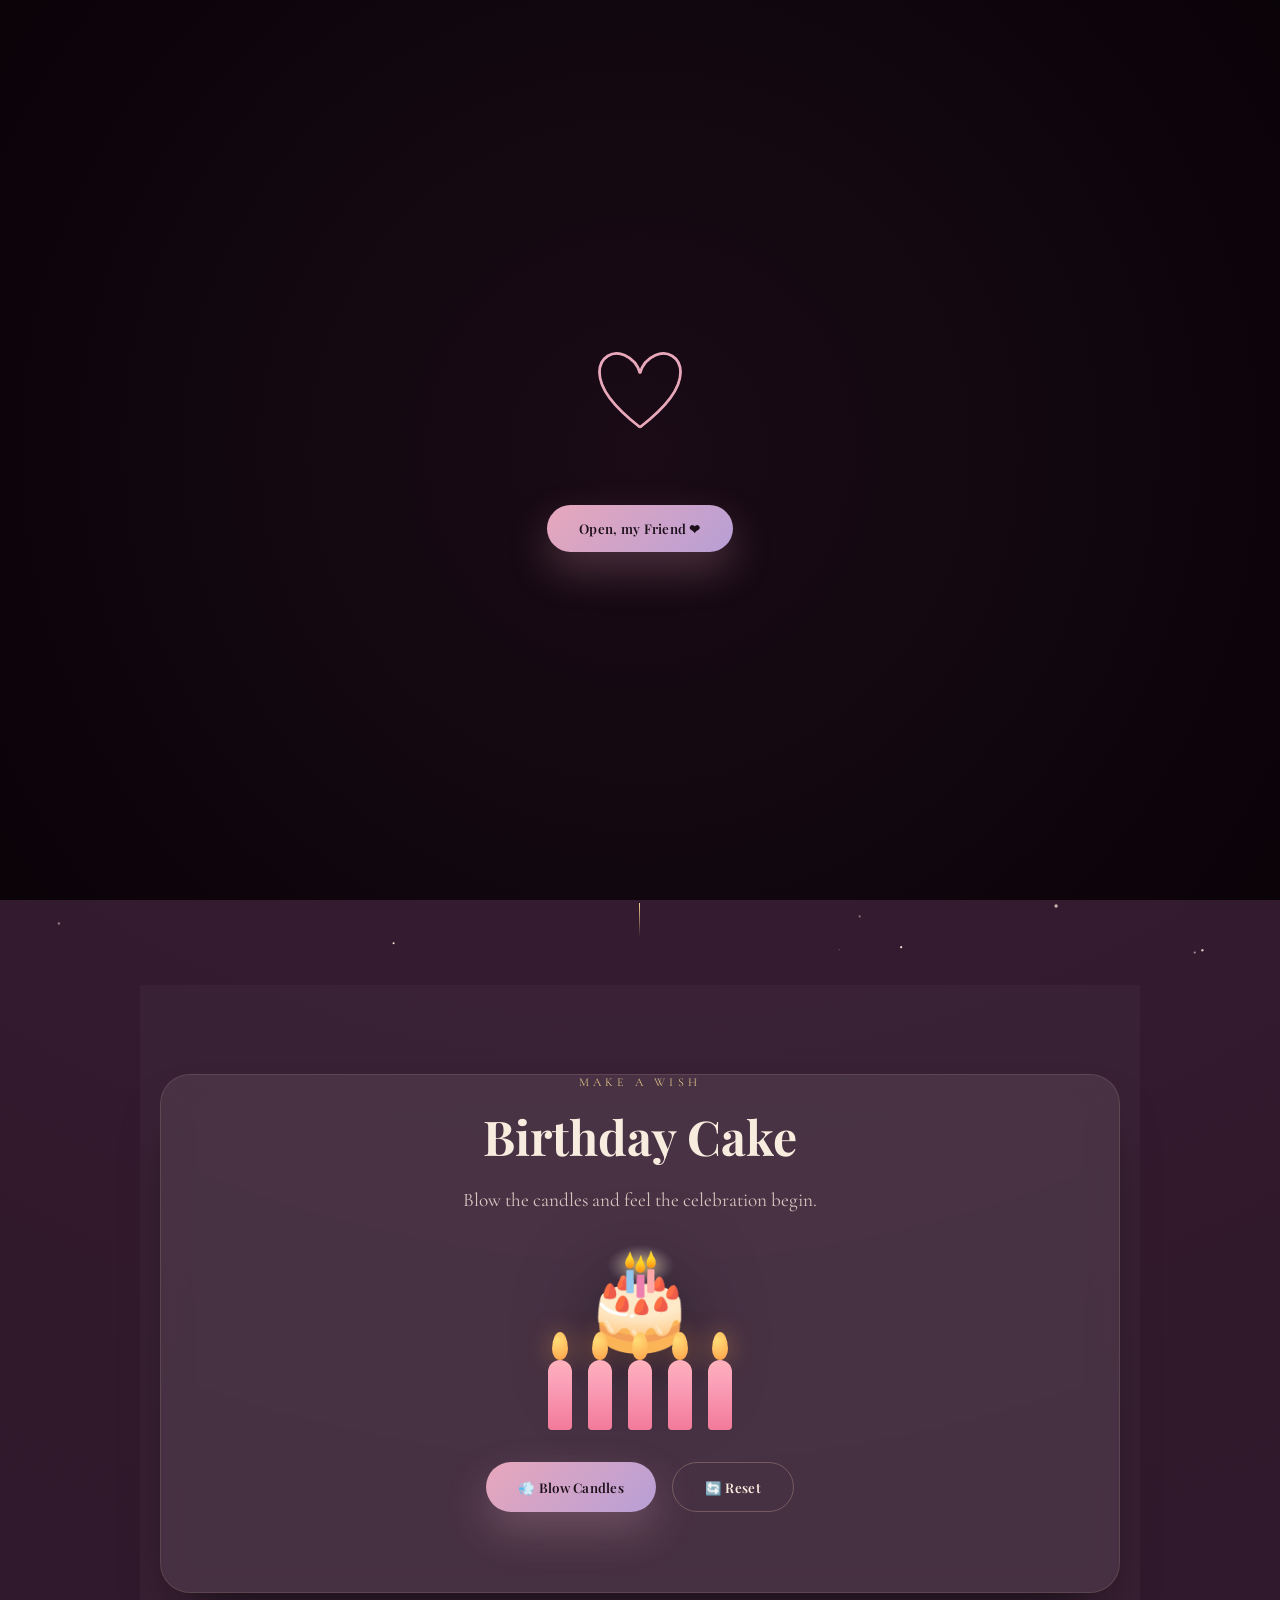
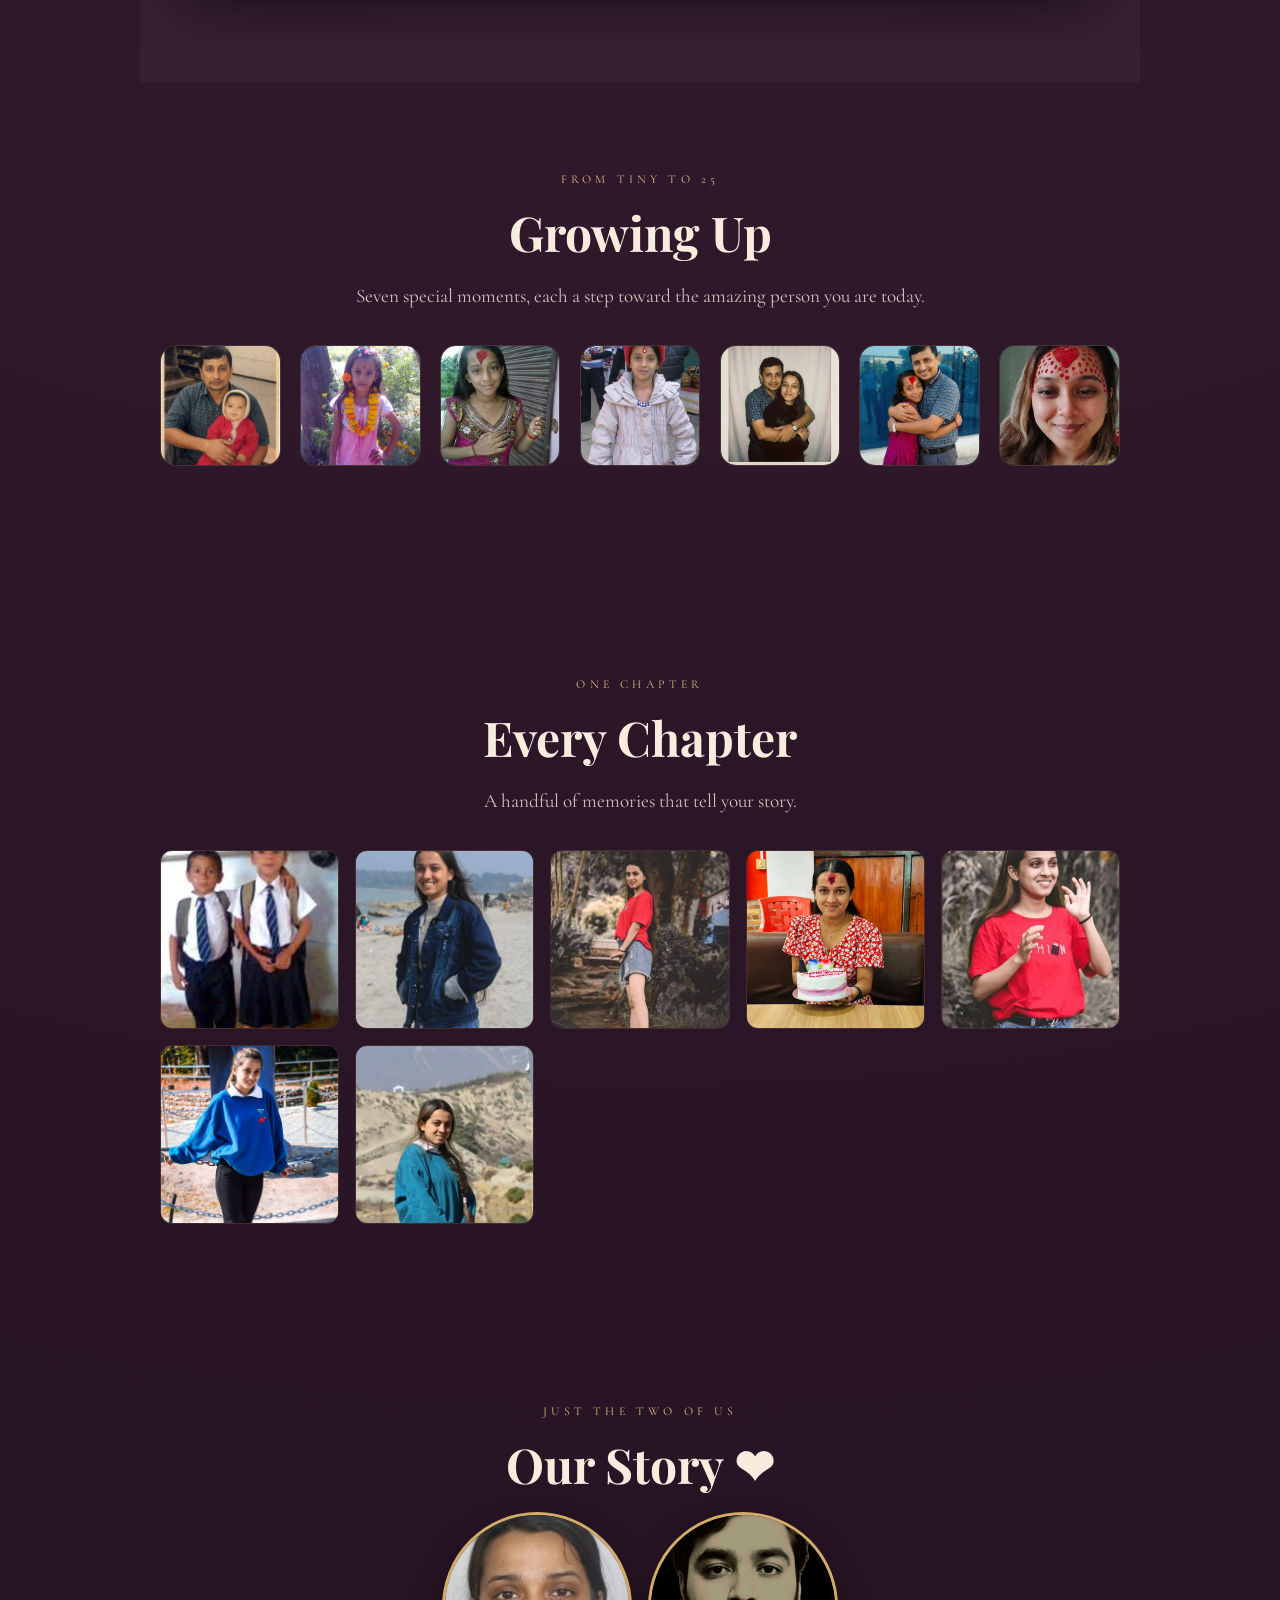
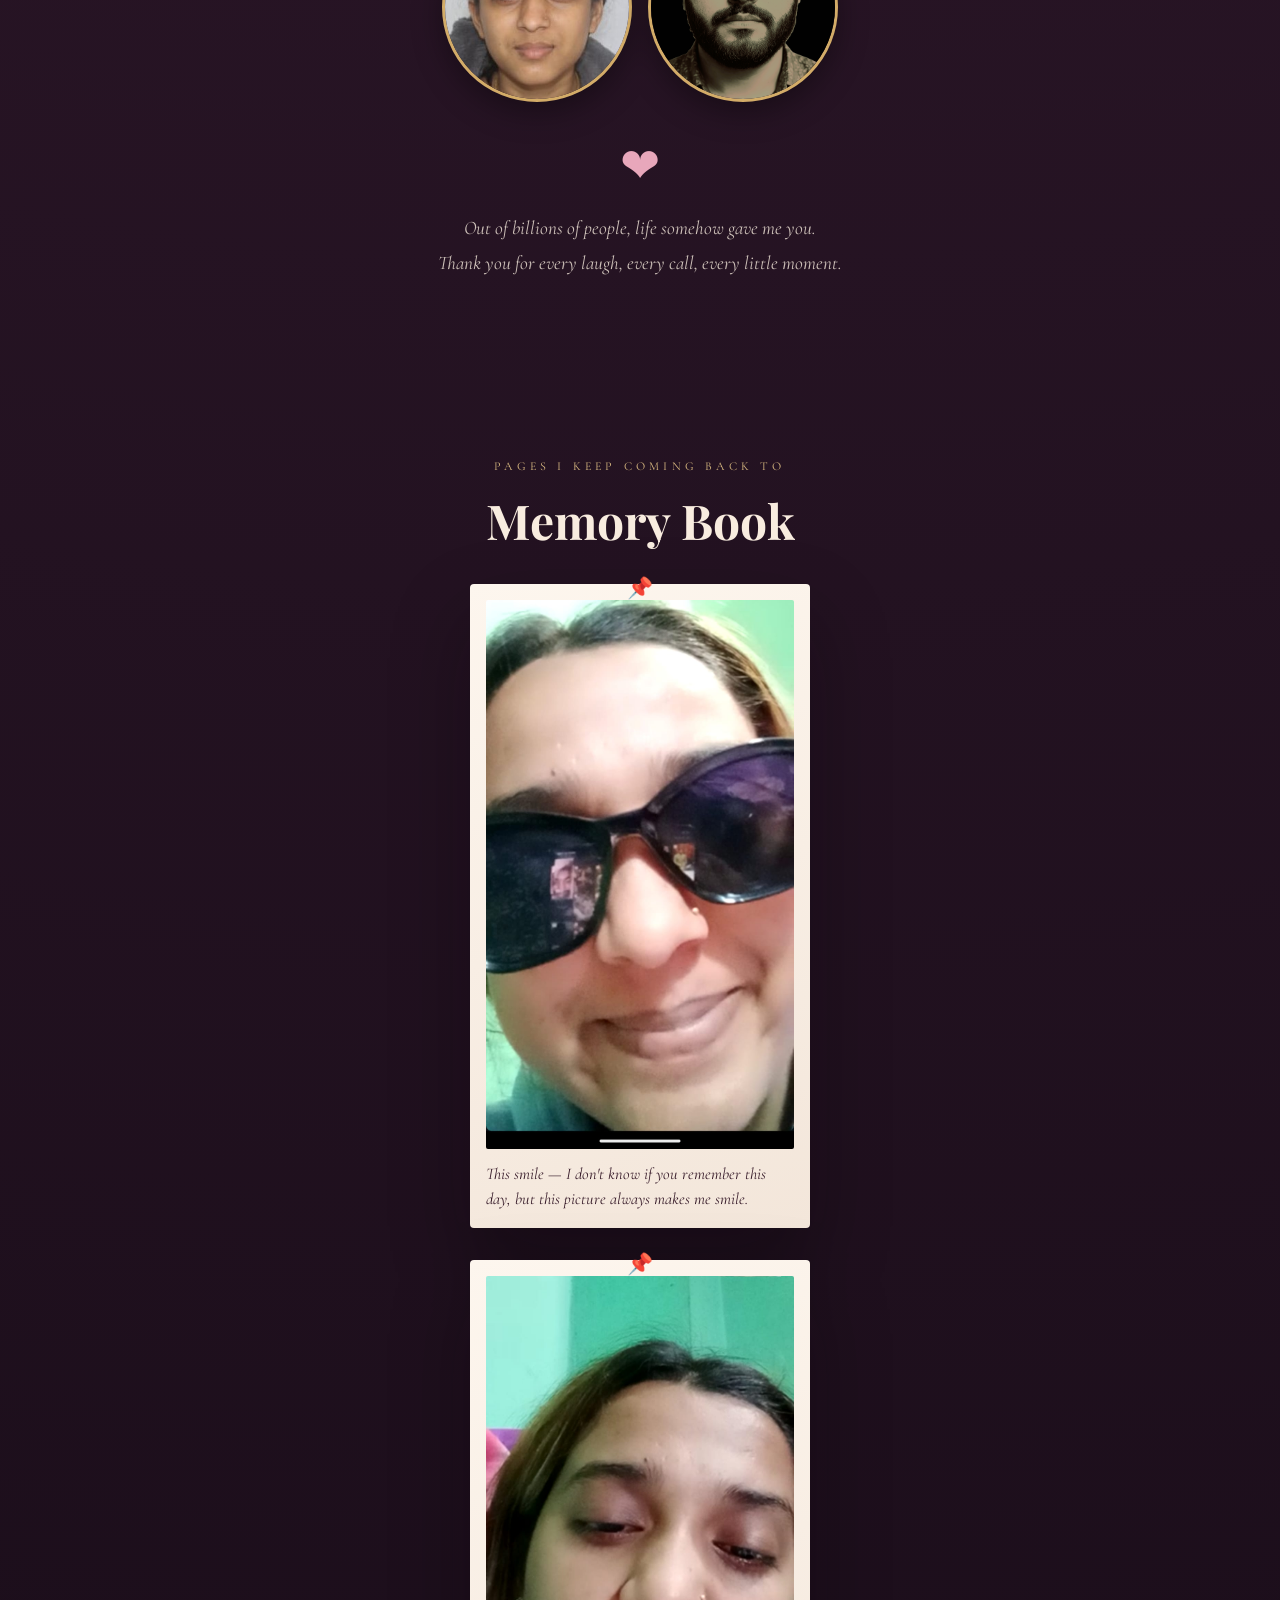
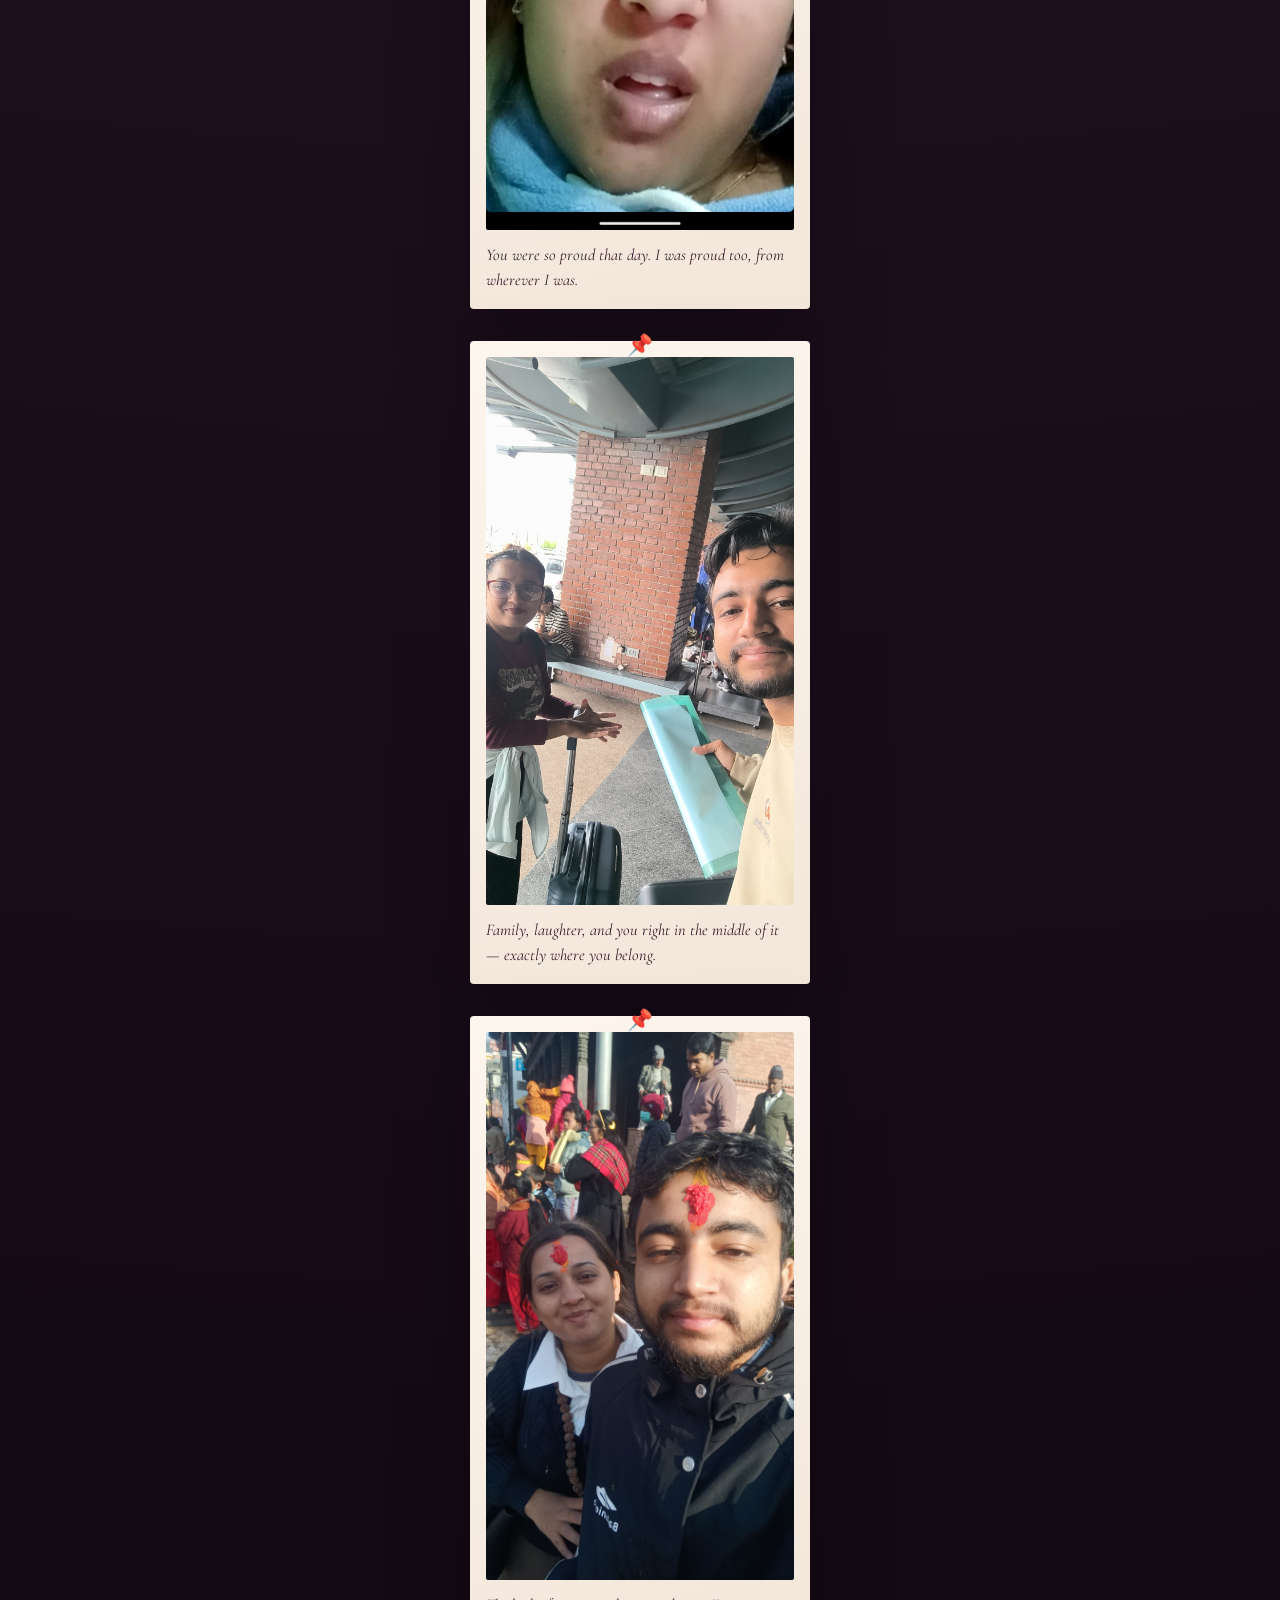
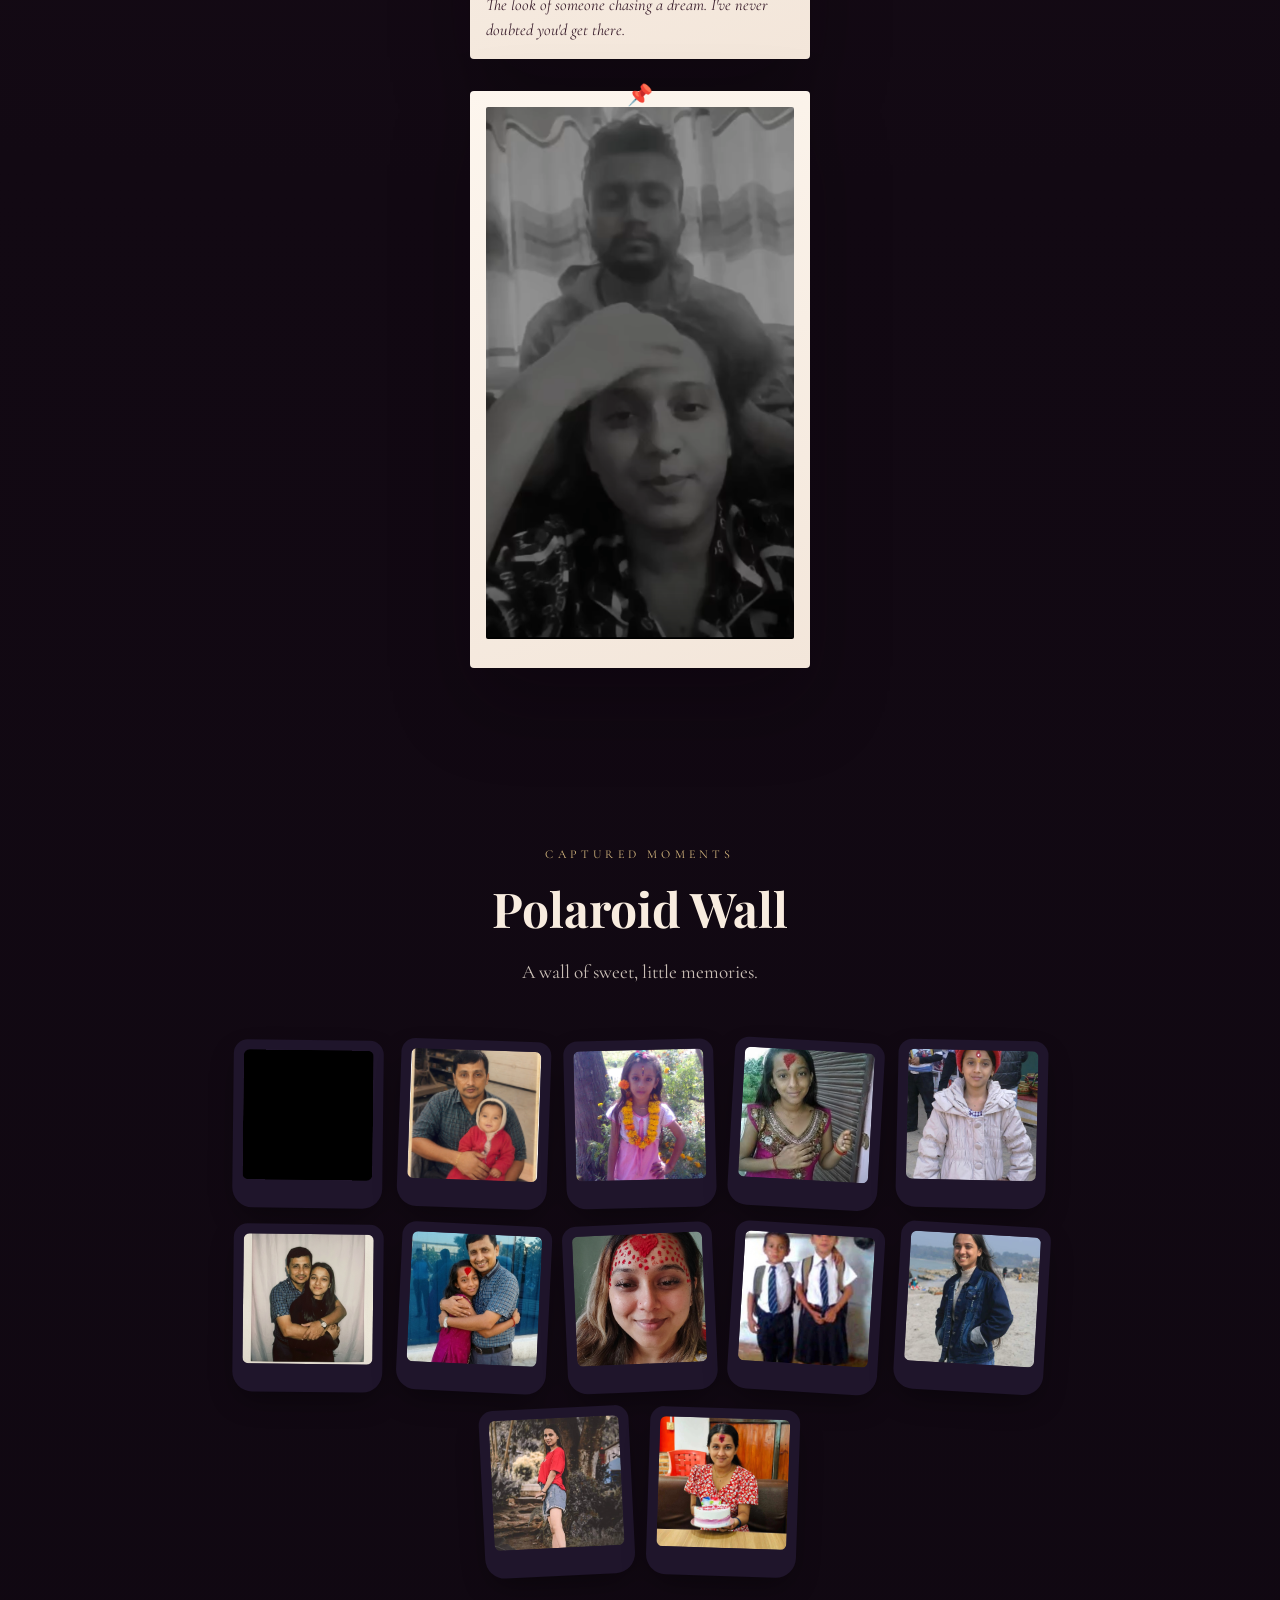
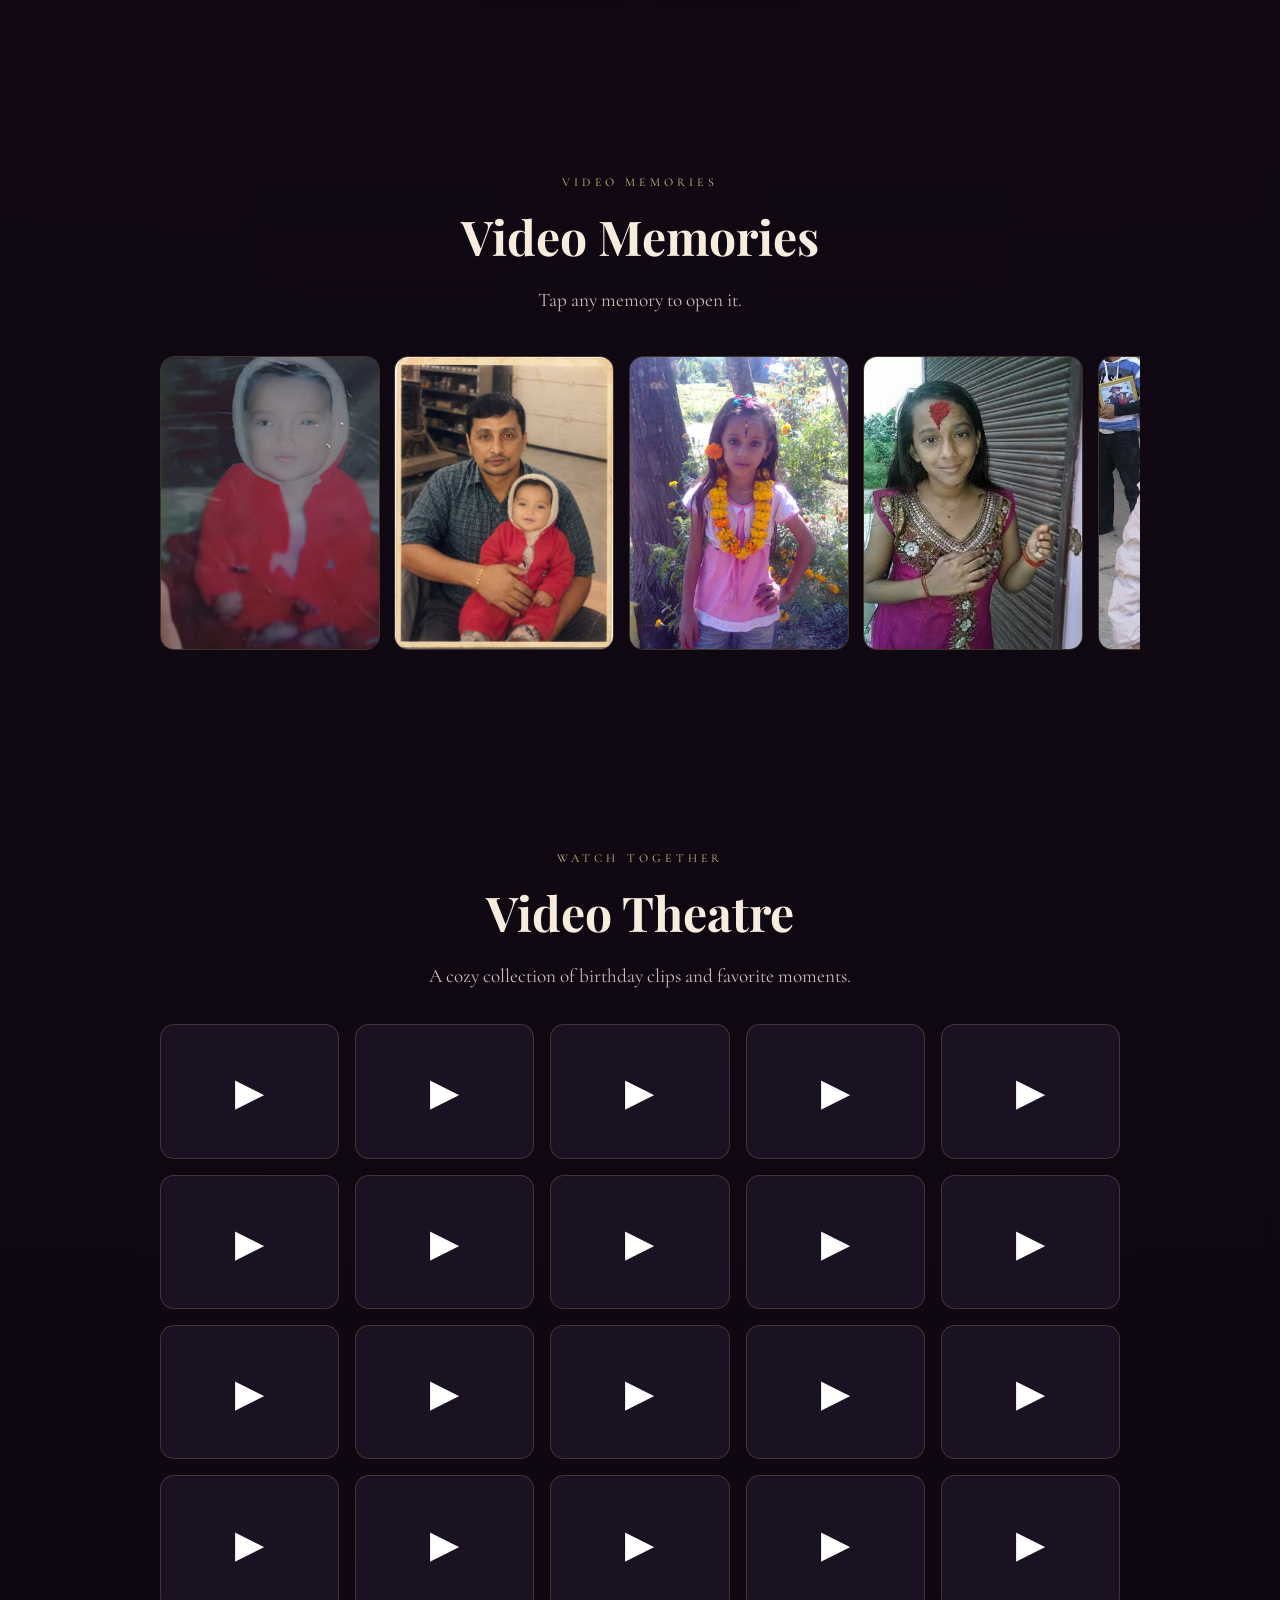
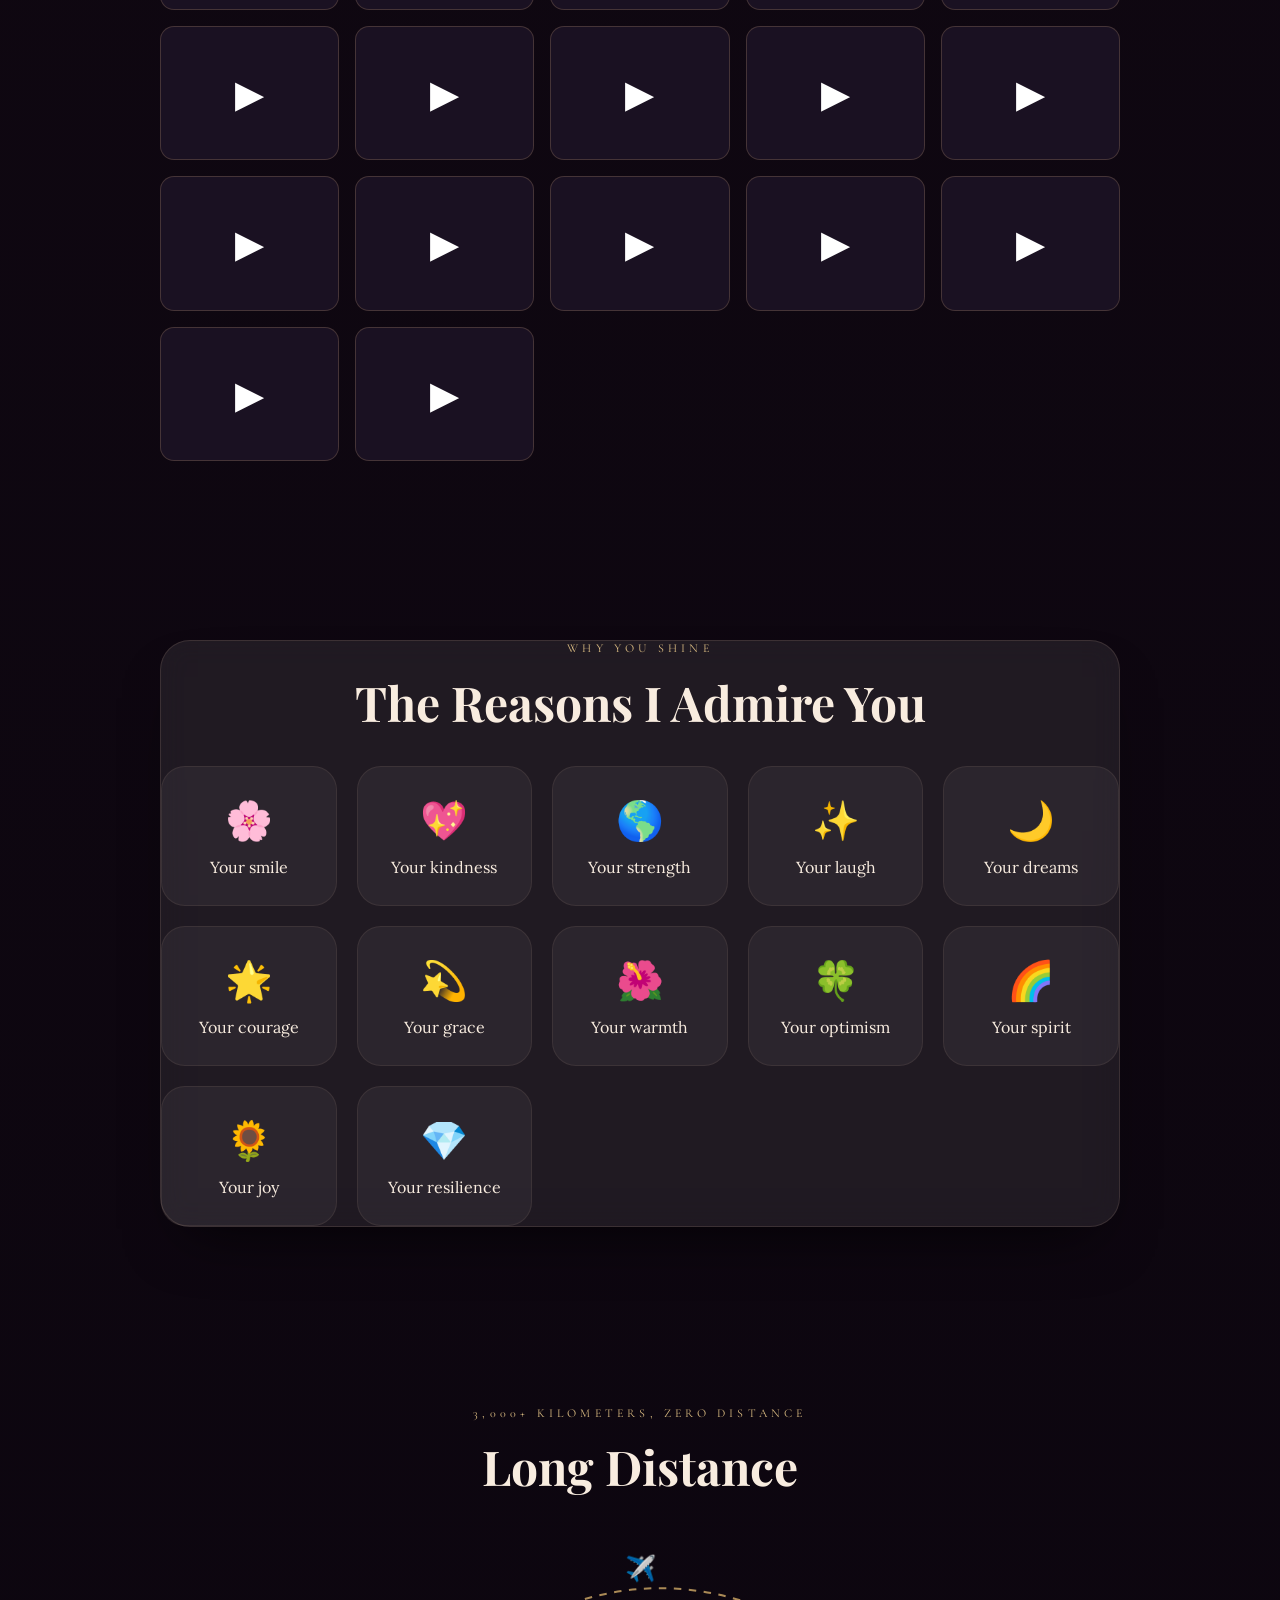
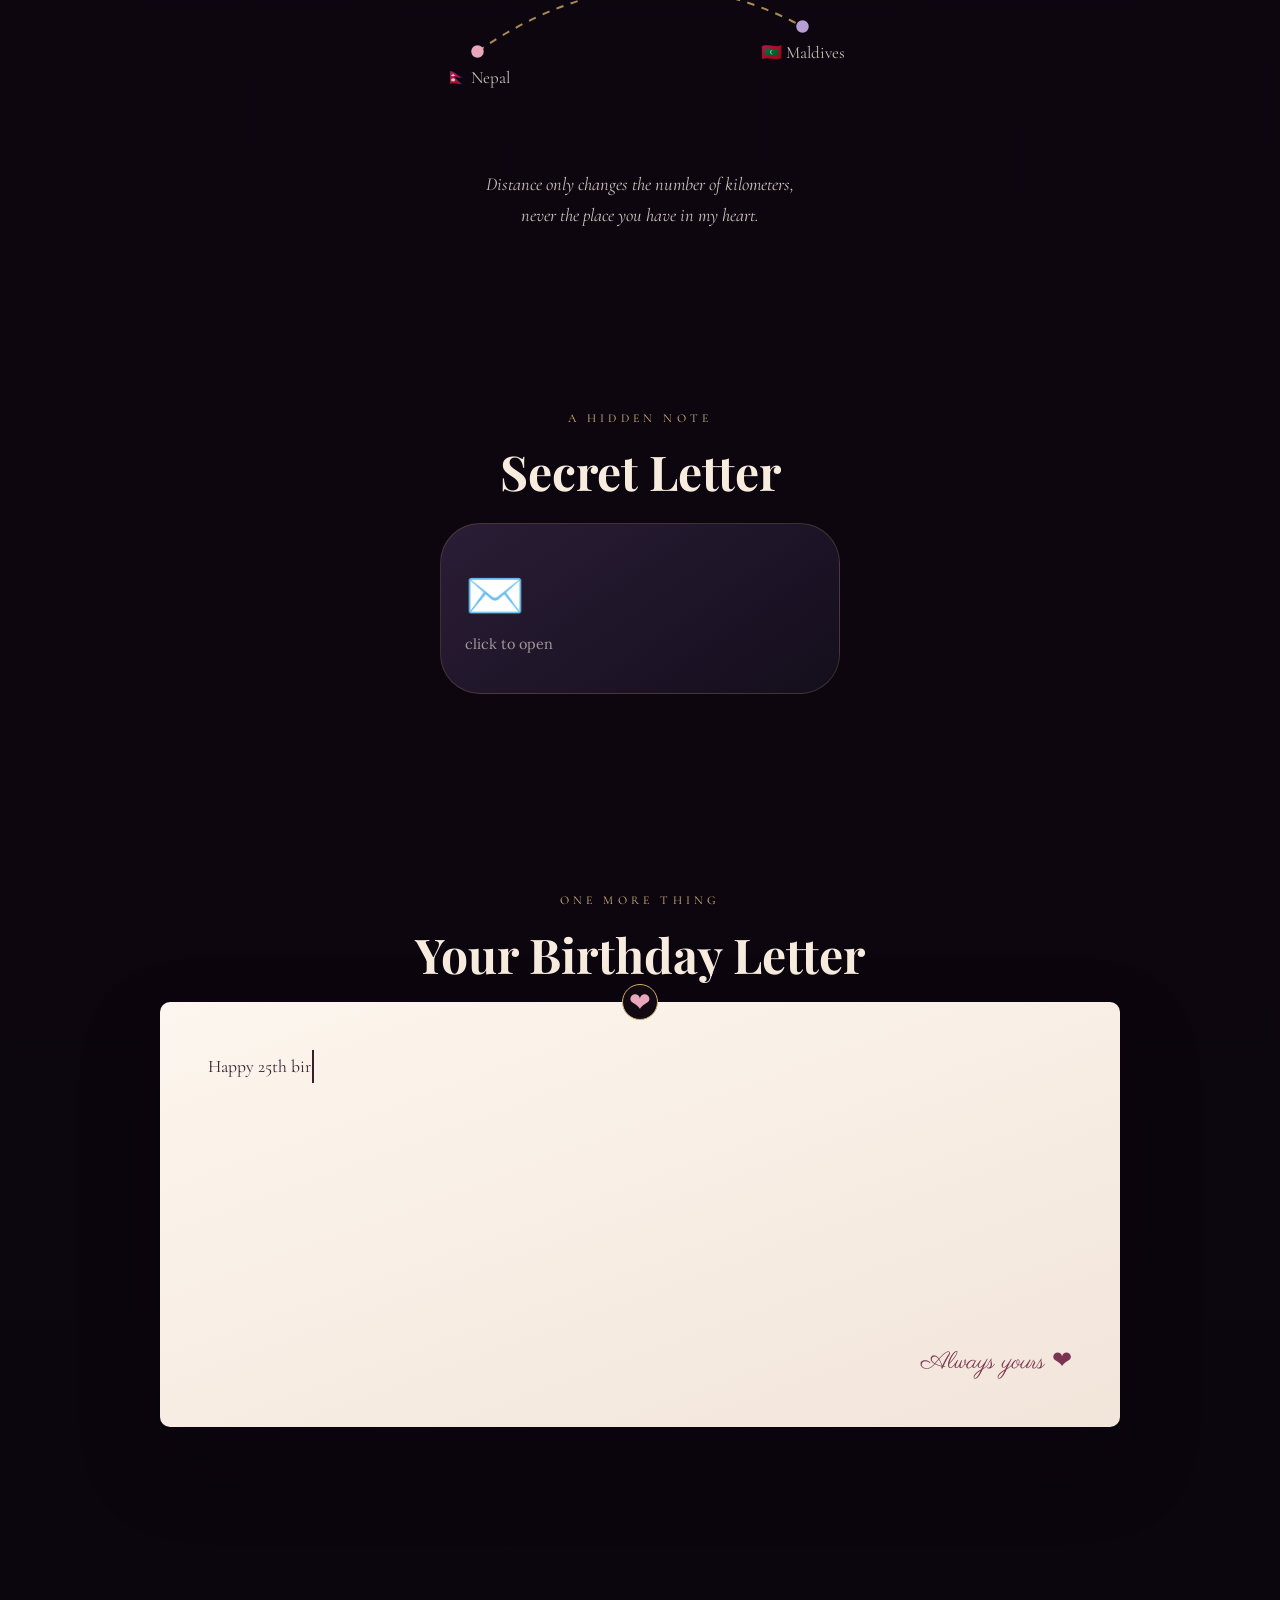
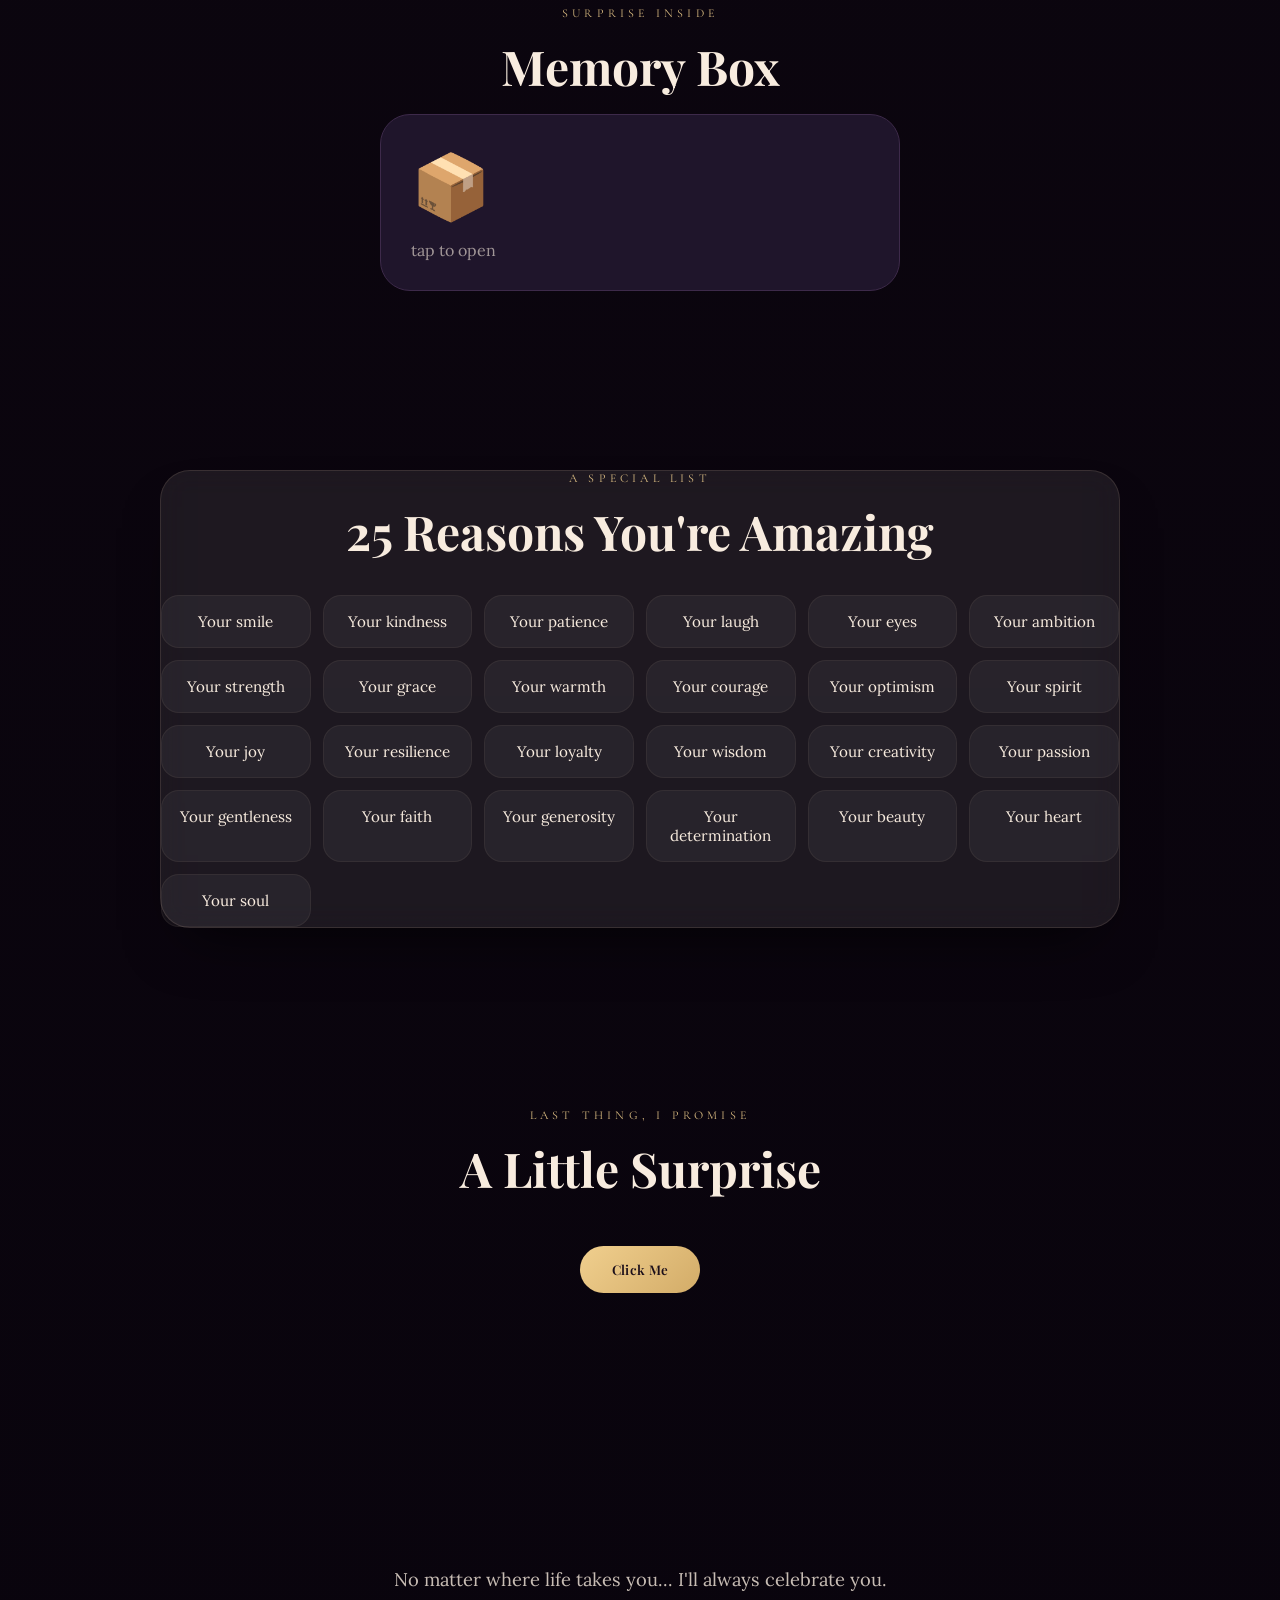
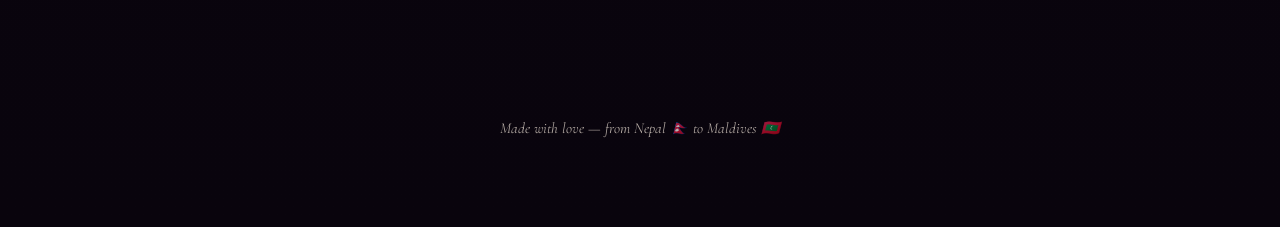
==== commit b528dbe5: "Update birthday page" ====
--- a/combined_birthday.html
+++ b/combined_birthday.html
@@ -383,7 +383,7 @@
 </div>
 <script>
   const photoFiles = [
-    '0xp22f4nwxrmw0cxt8yanwj2jr_result_0.png',
+    'Screenshot_20260723-014804.png',
     'file_0000000004c071fabea6c69ec86982a6.png',
     'FB_IMG_1777340857582.jpg',
     'FB_IMG_1777340773669~2.jpg',
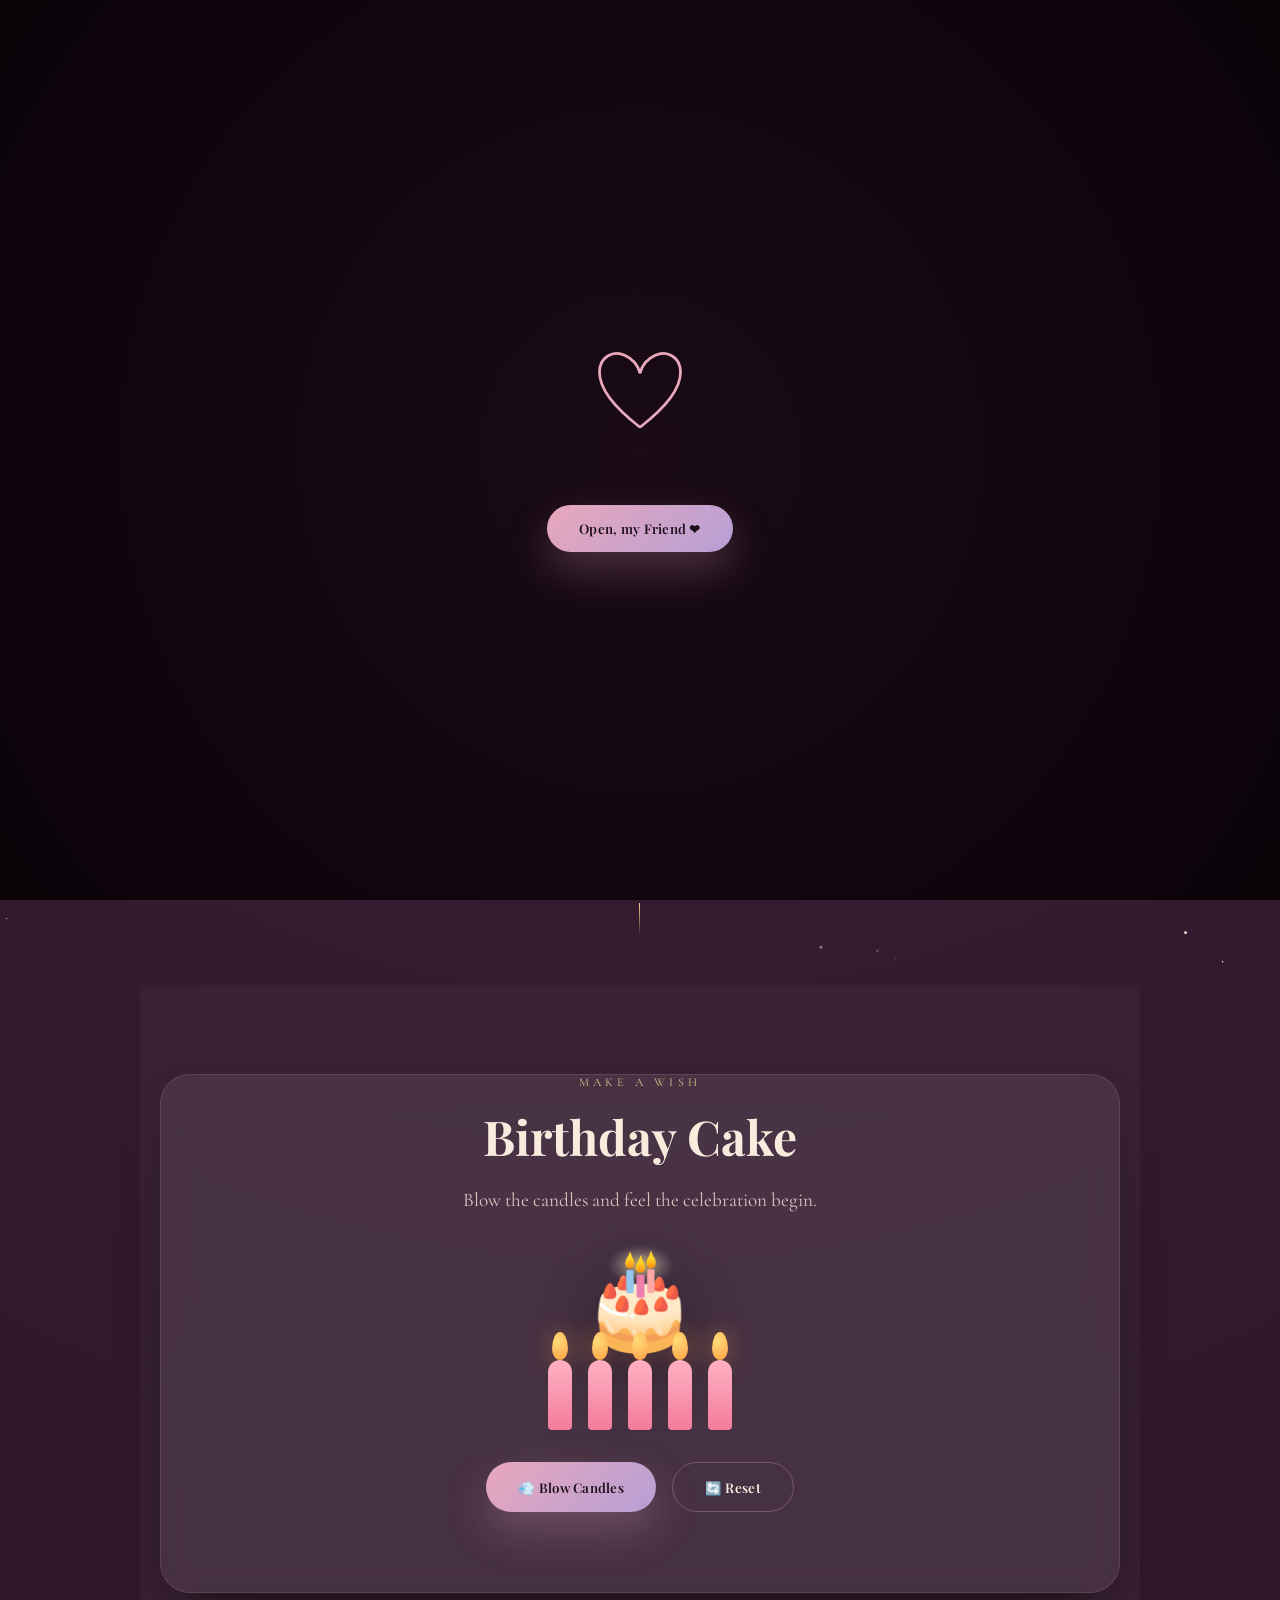
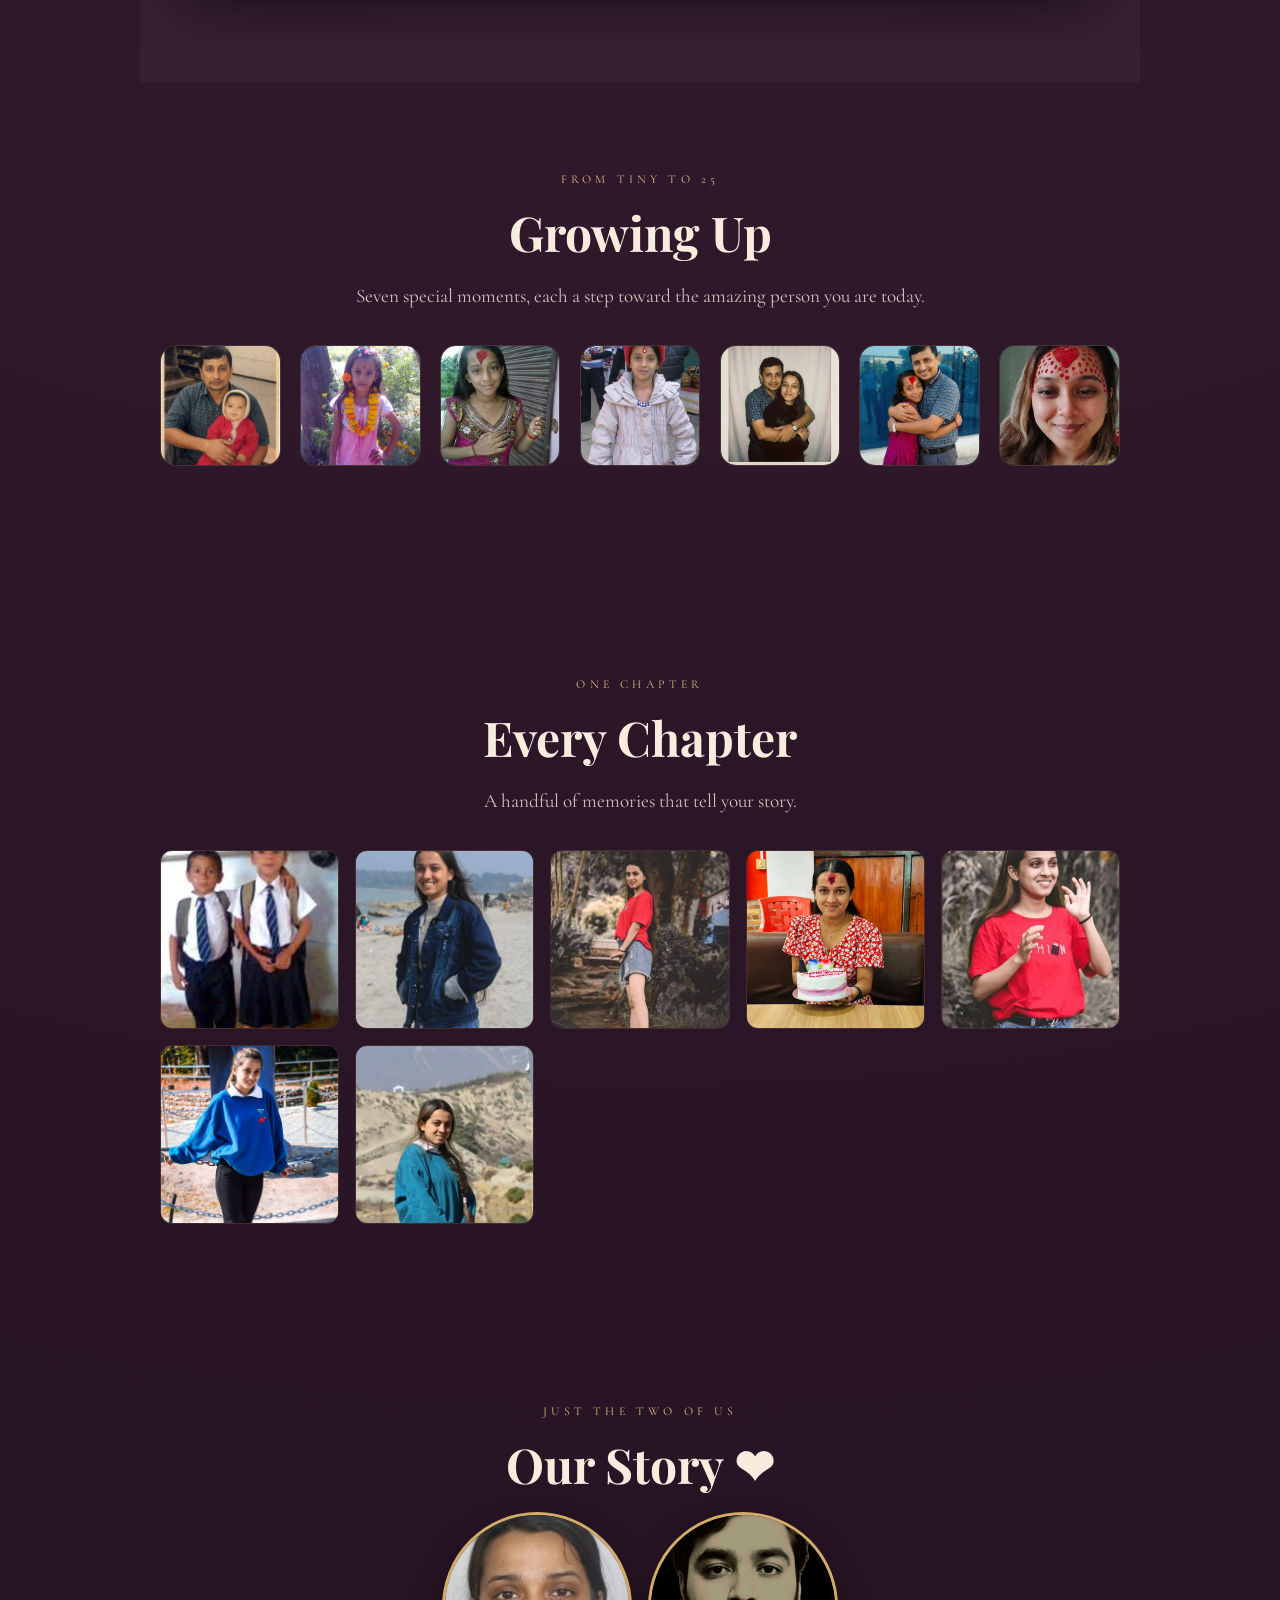
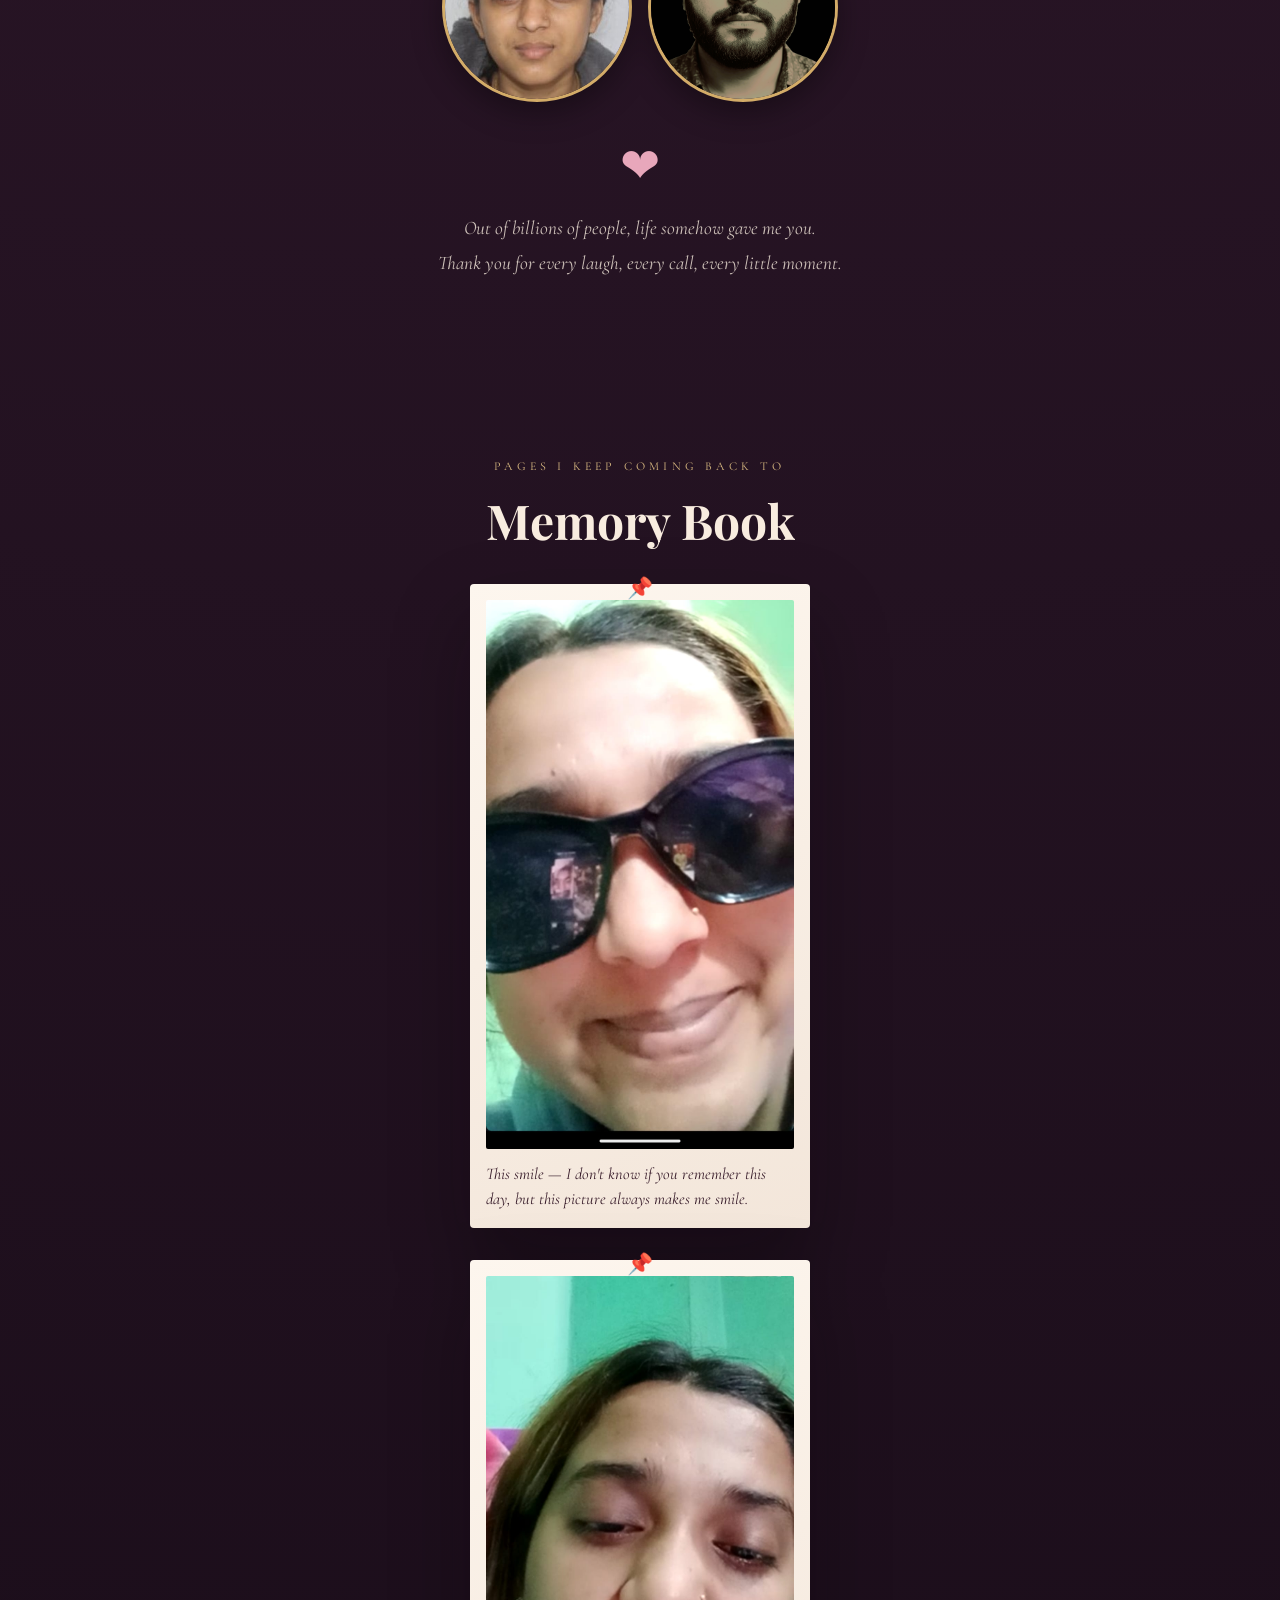
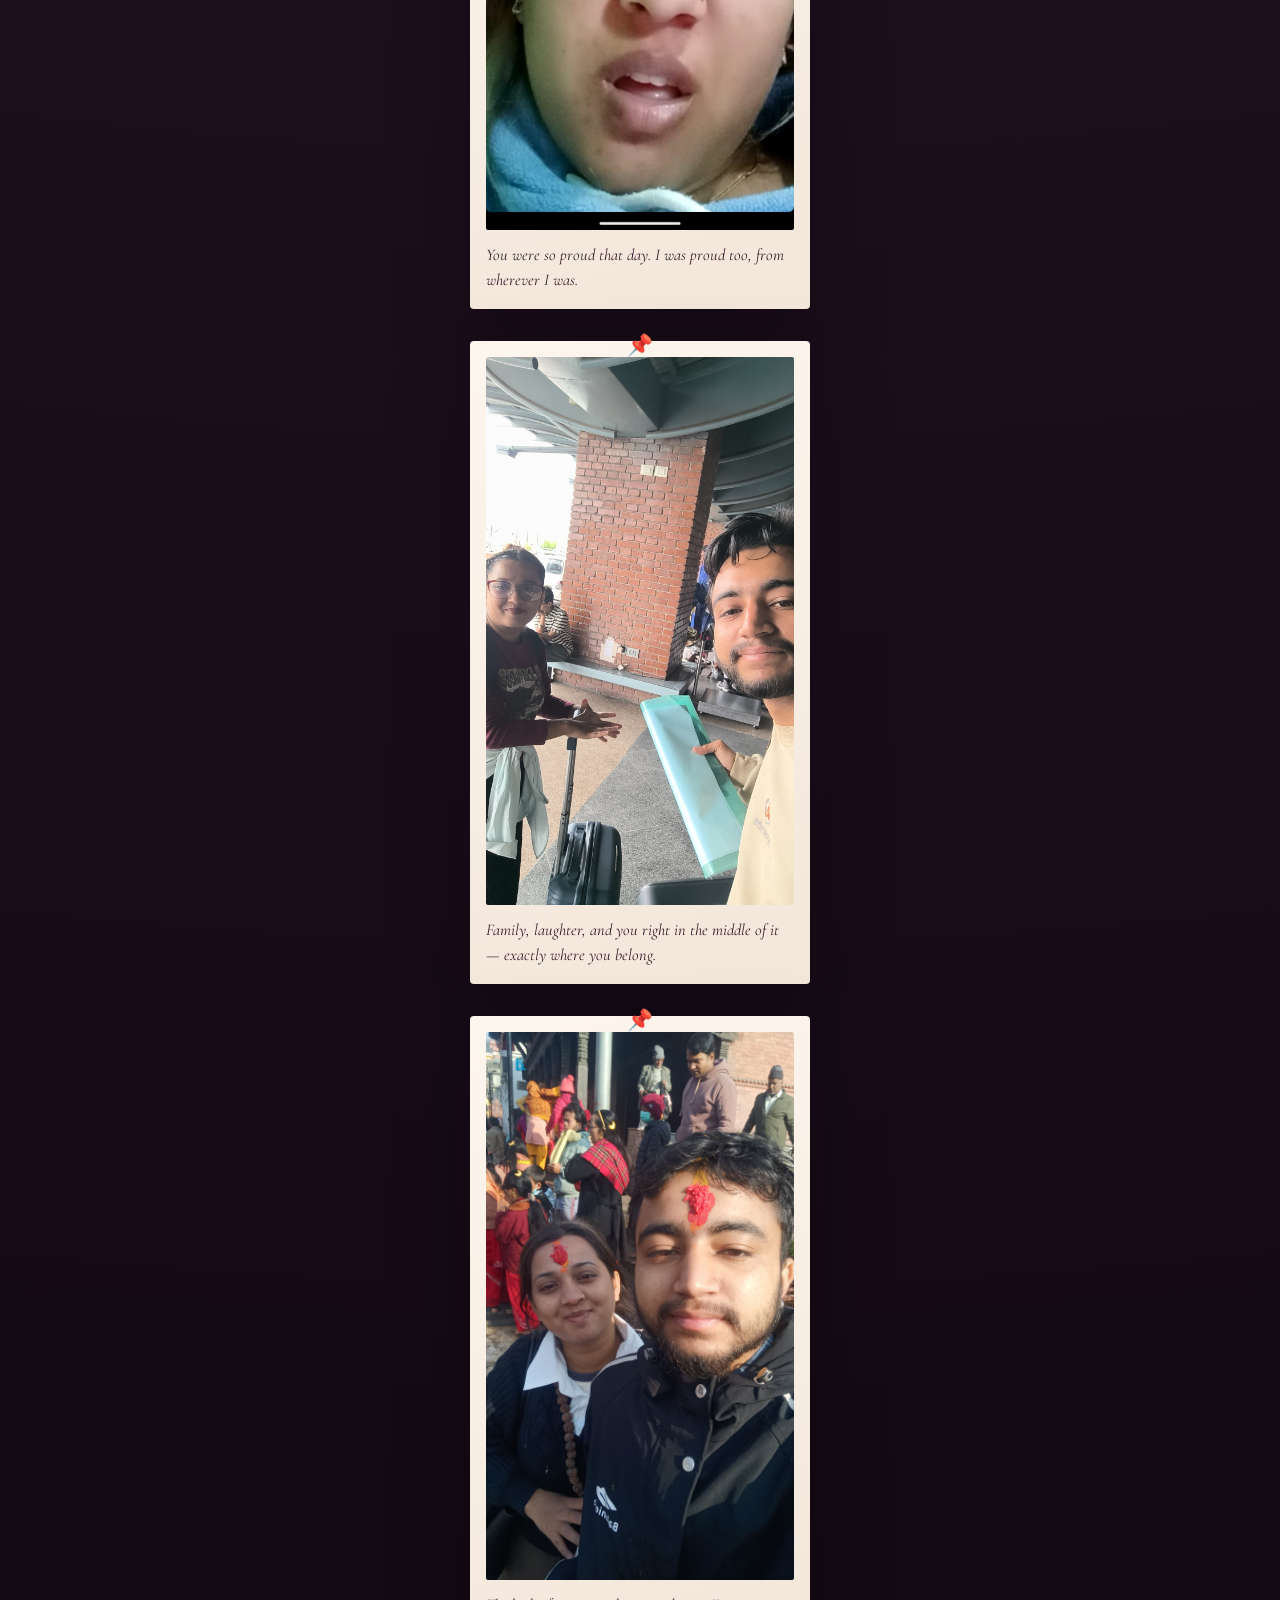
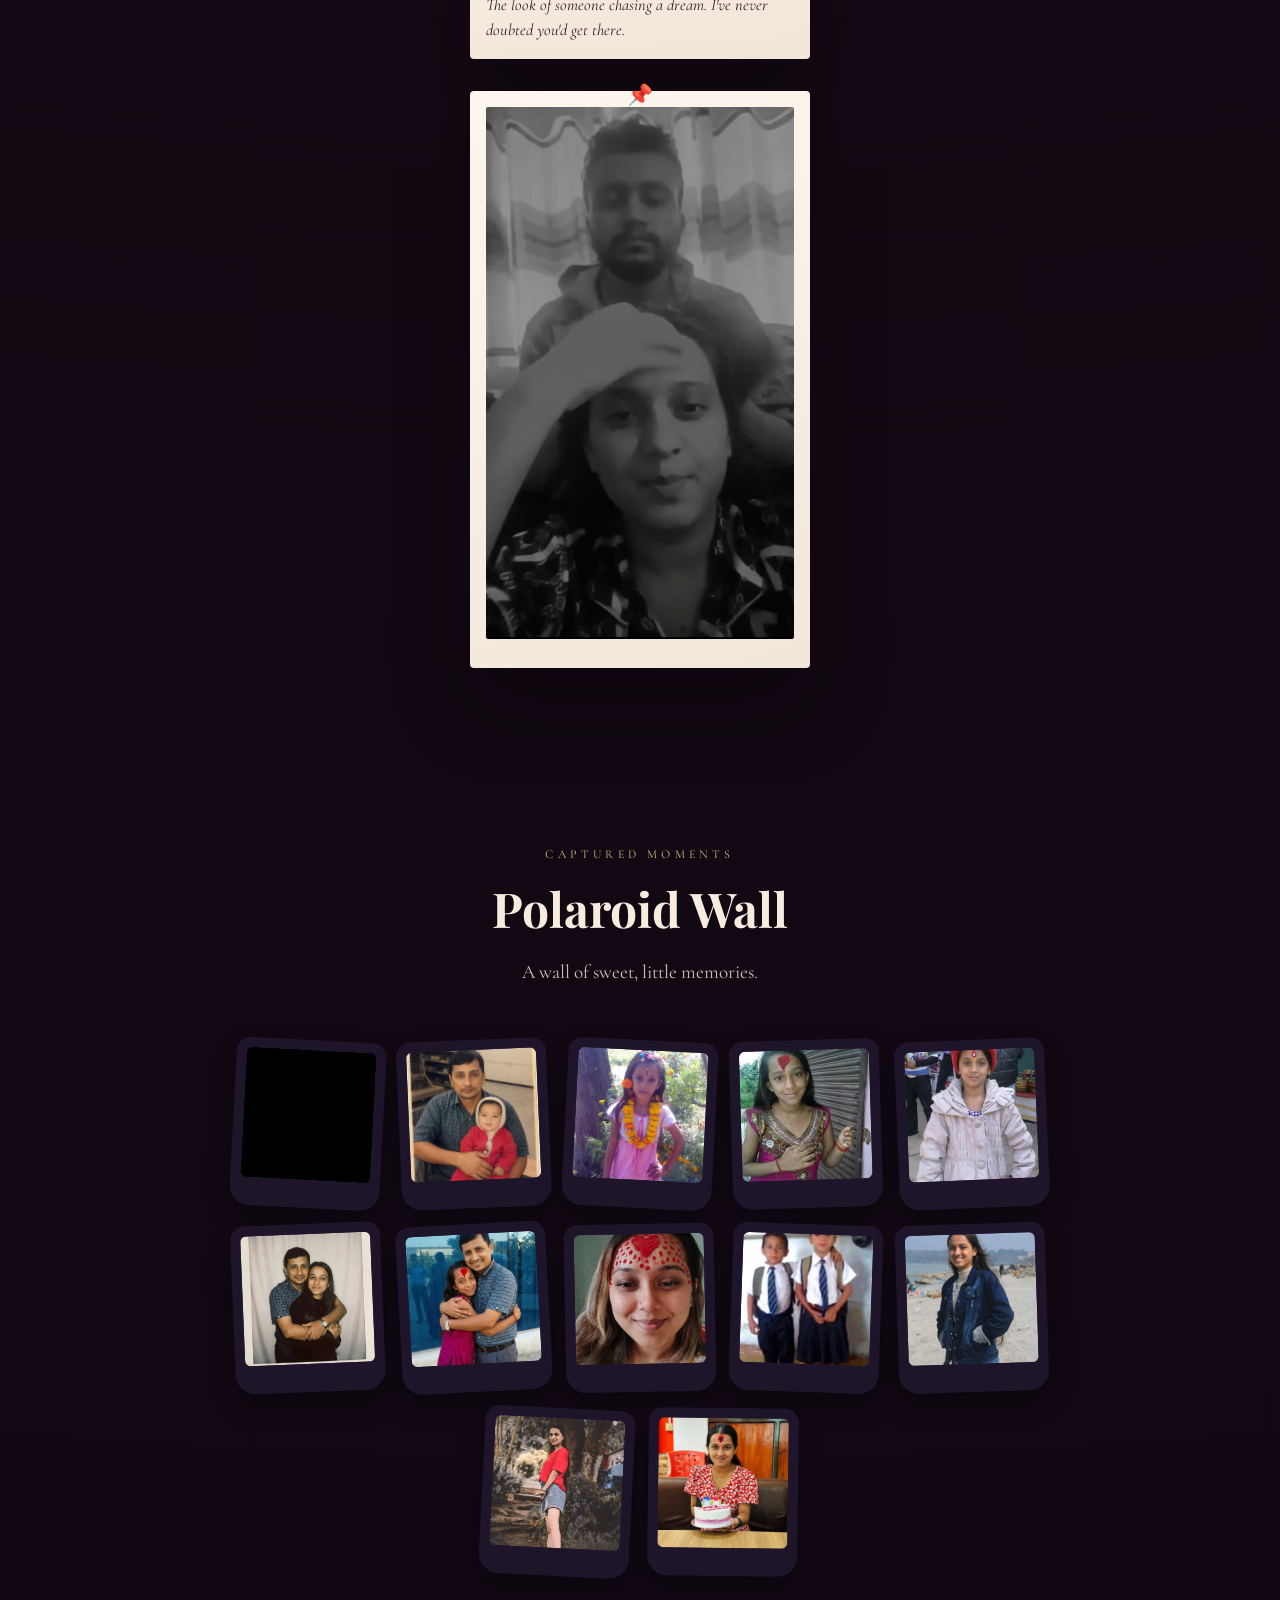
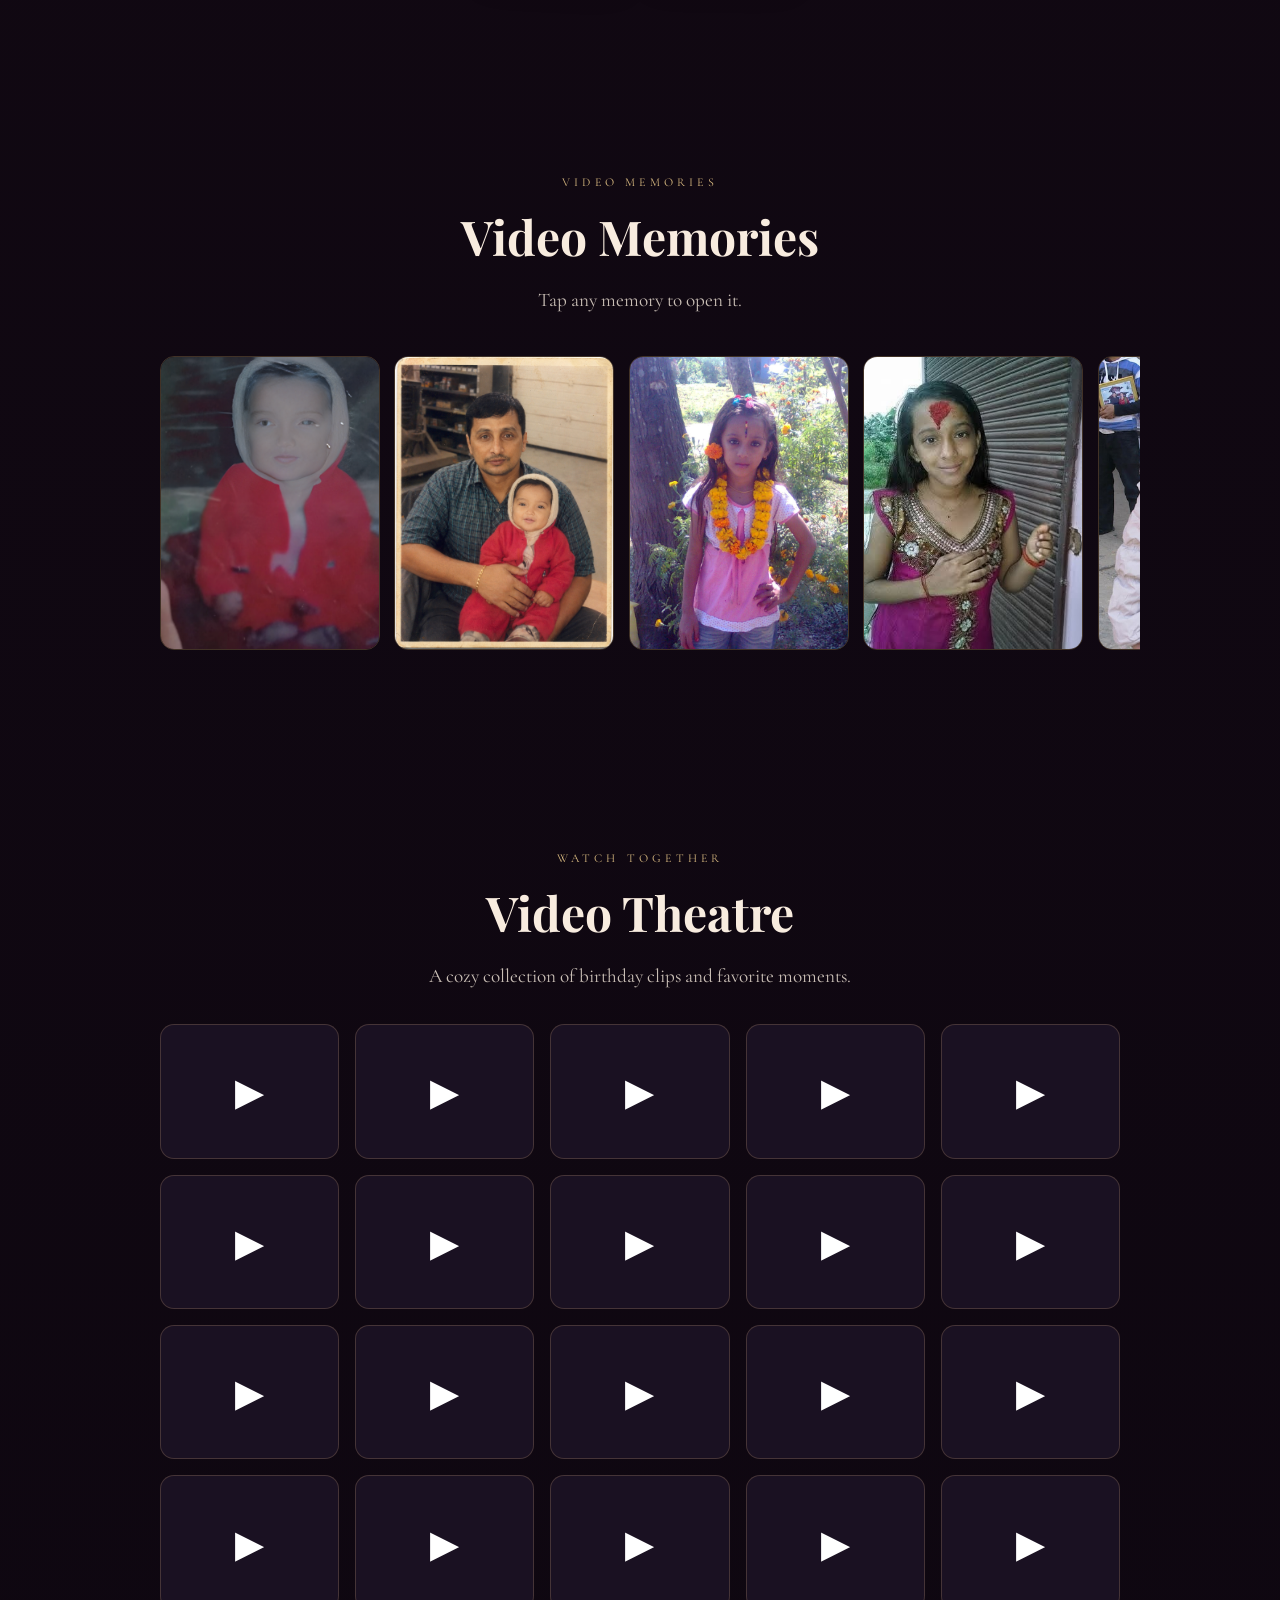
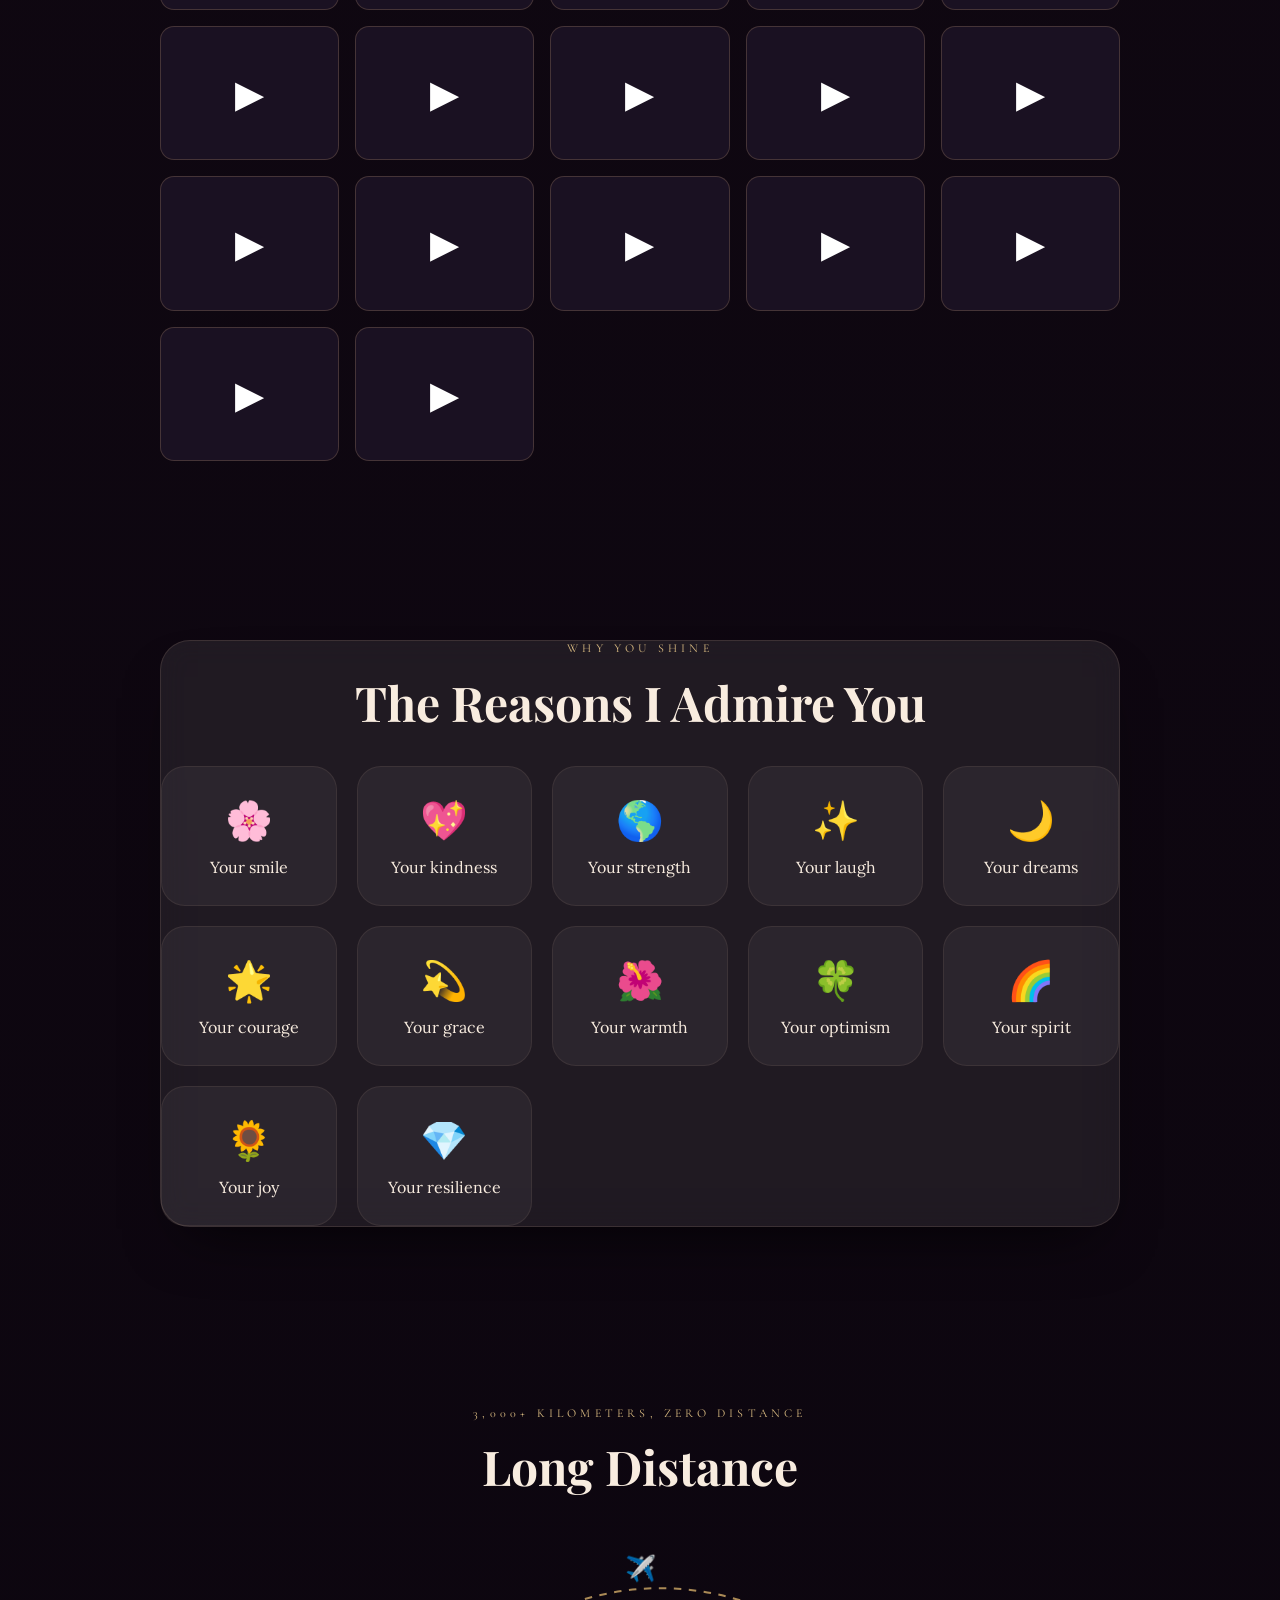
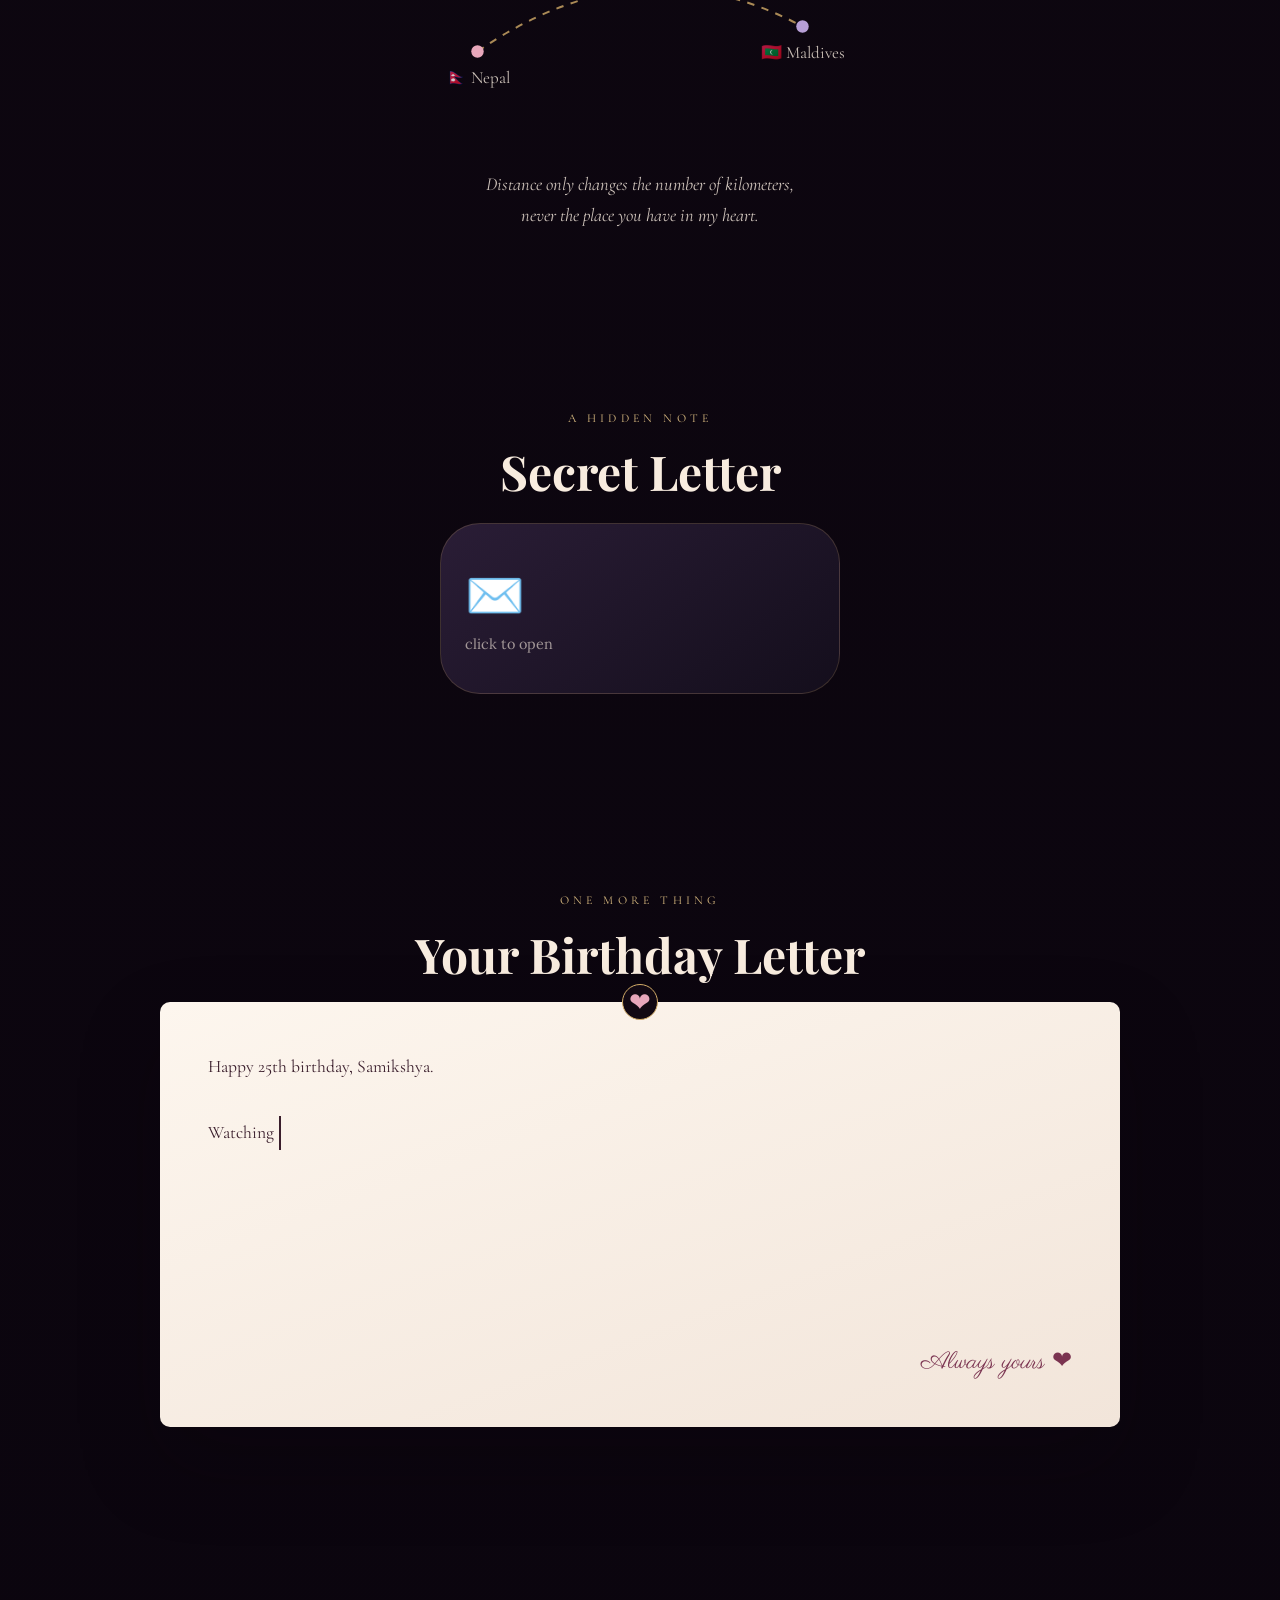
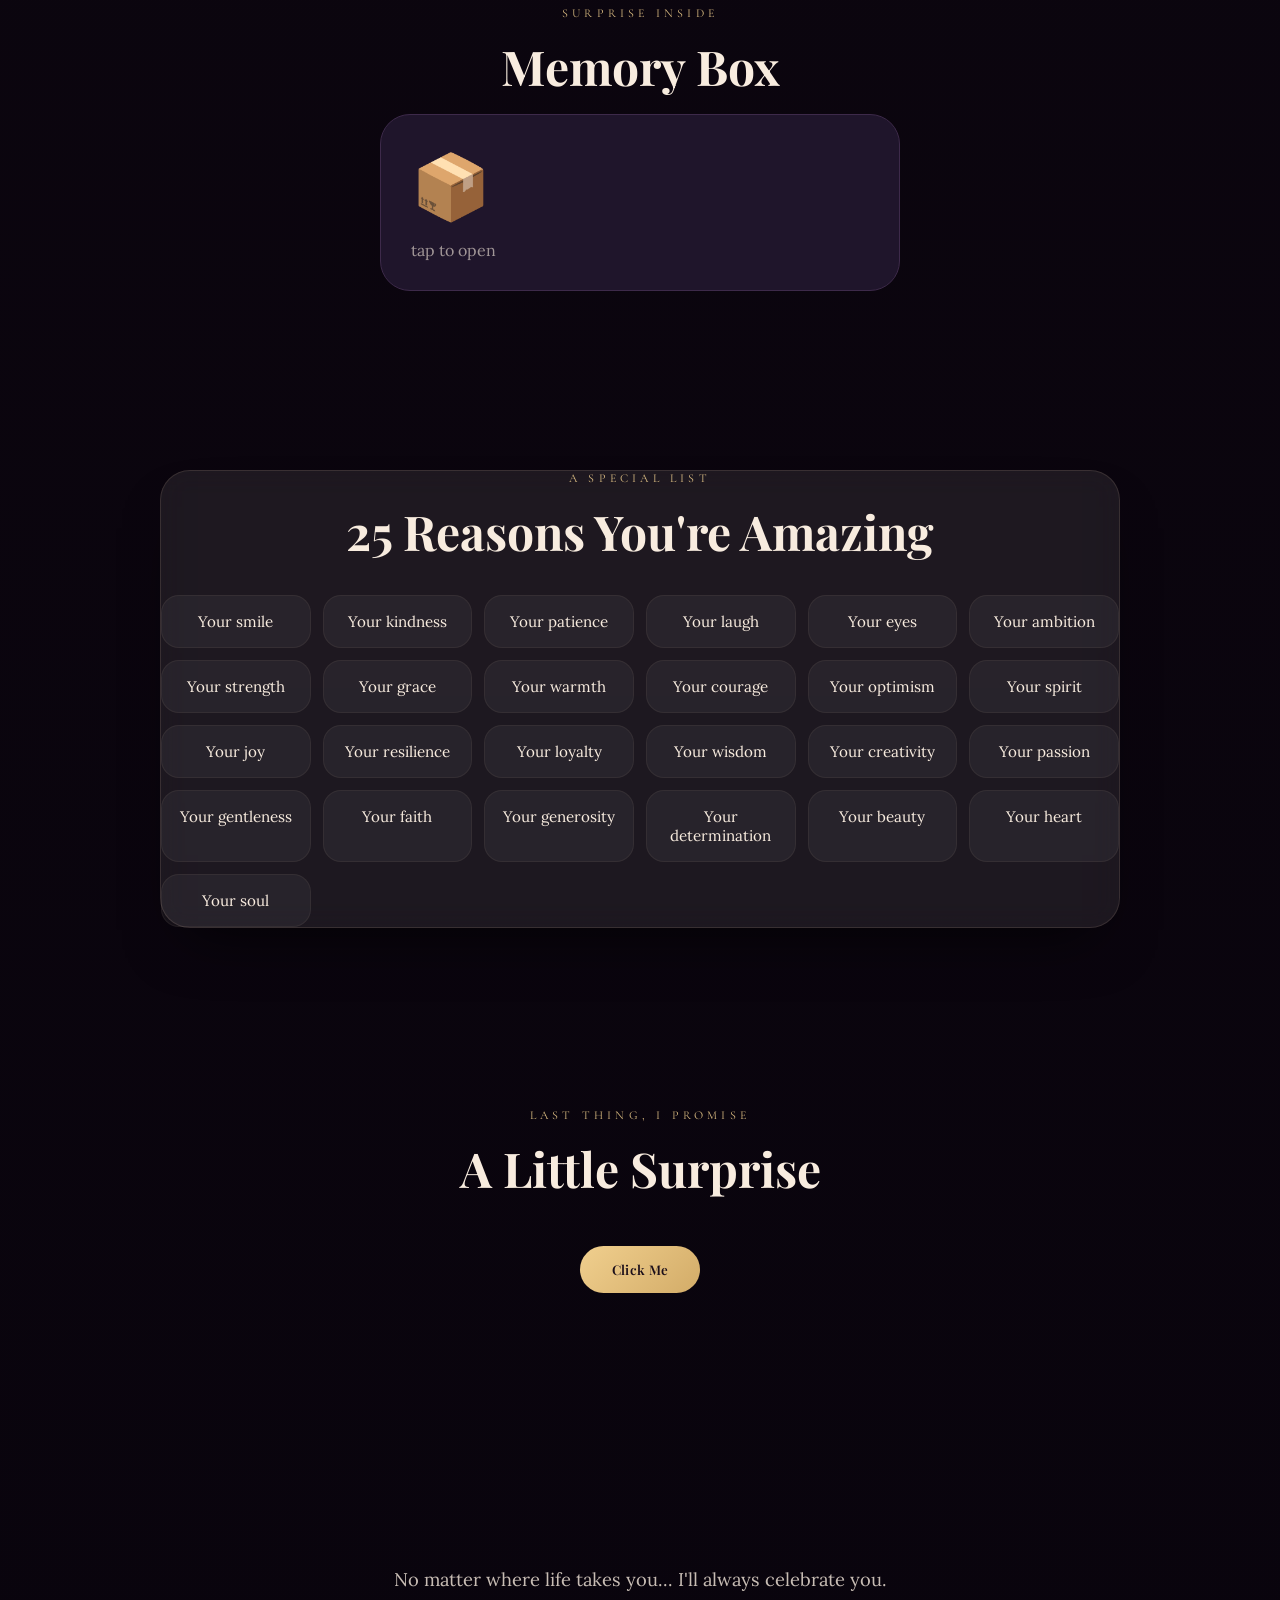
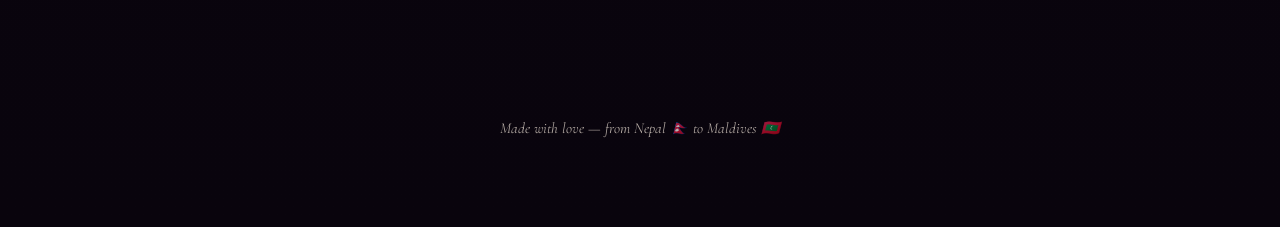
==== commit bacfd49b: "Fix hero image reference" ====
--- a/combined_birthday.html
+++ b/combined_birthday.html
@@ -212,7 +212,7 @@
 <section id="hero">
   <canvas class="stars"></canvas>
   <div class="hero-photo-frame">
-    <img src="0xp22f4nwxrmw0cxt8yanwj2jr_result_0.png" alt="Samikshya" onerror="placeholderImg(this,'0xp22f4nwxrmw0cxt8yanwj2jr_result_0.png')">
+    <img src="Screenshot_20260723-014804.png" alt="Samikshya" onerror="placeholderImg(this,'Screenshot_20260723-014804.png')">
   </div>
   <div class="hero-name script">Samikshya</div>
   <h1>Happy 25th Birthday ❤</h1>
